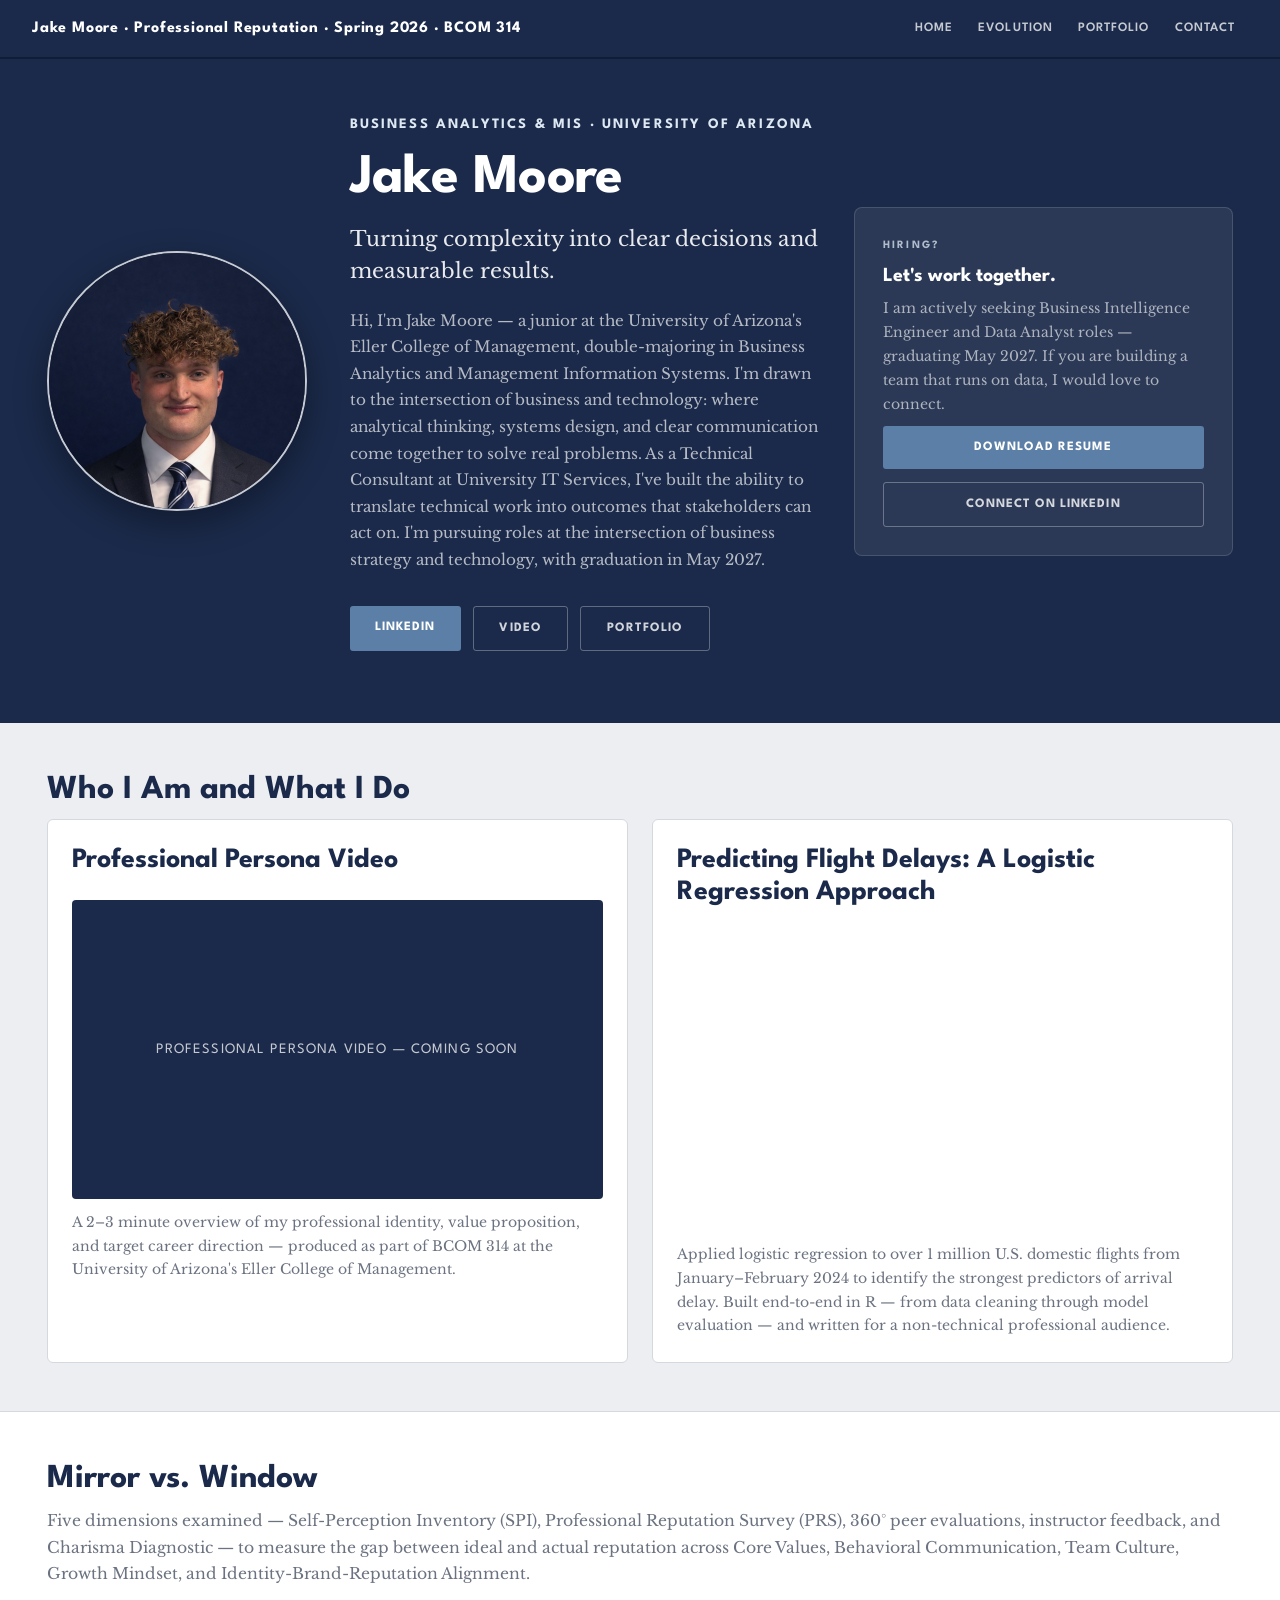
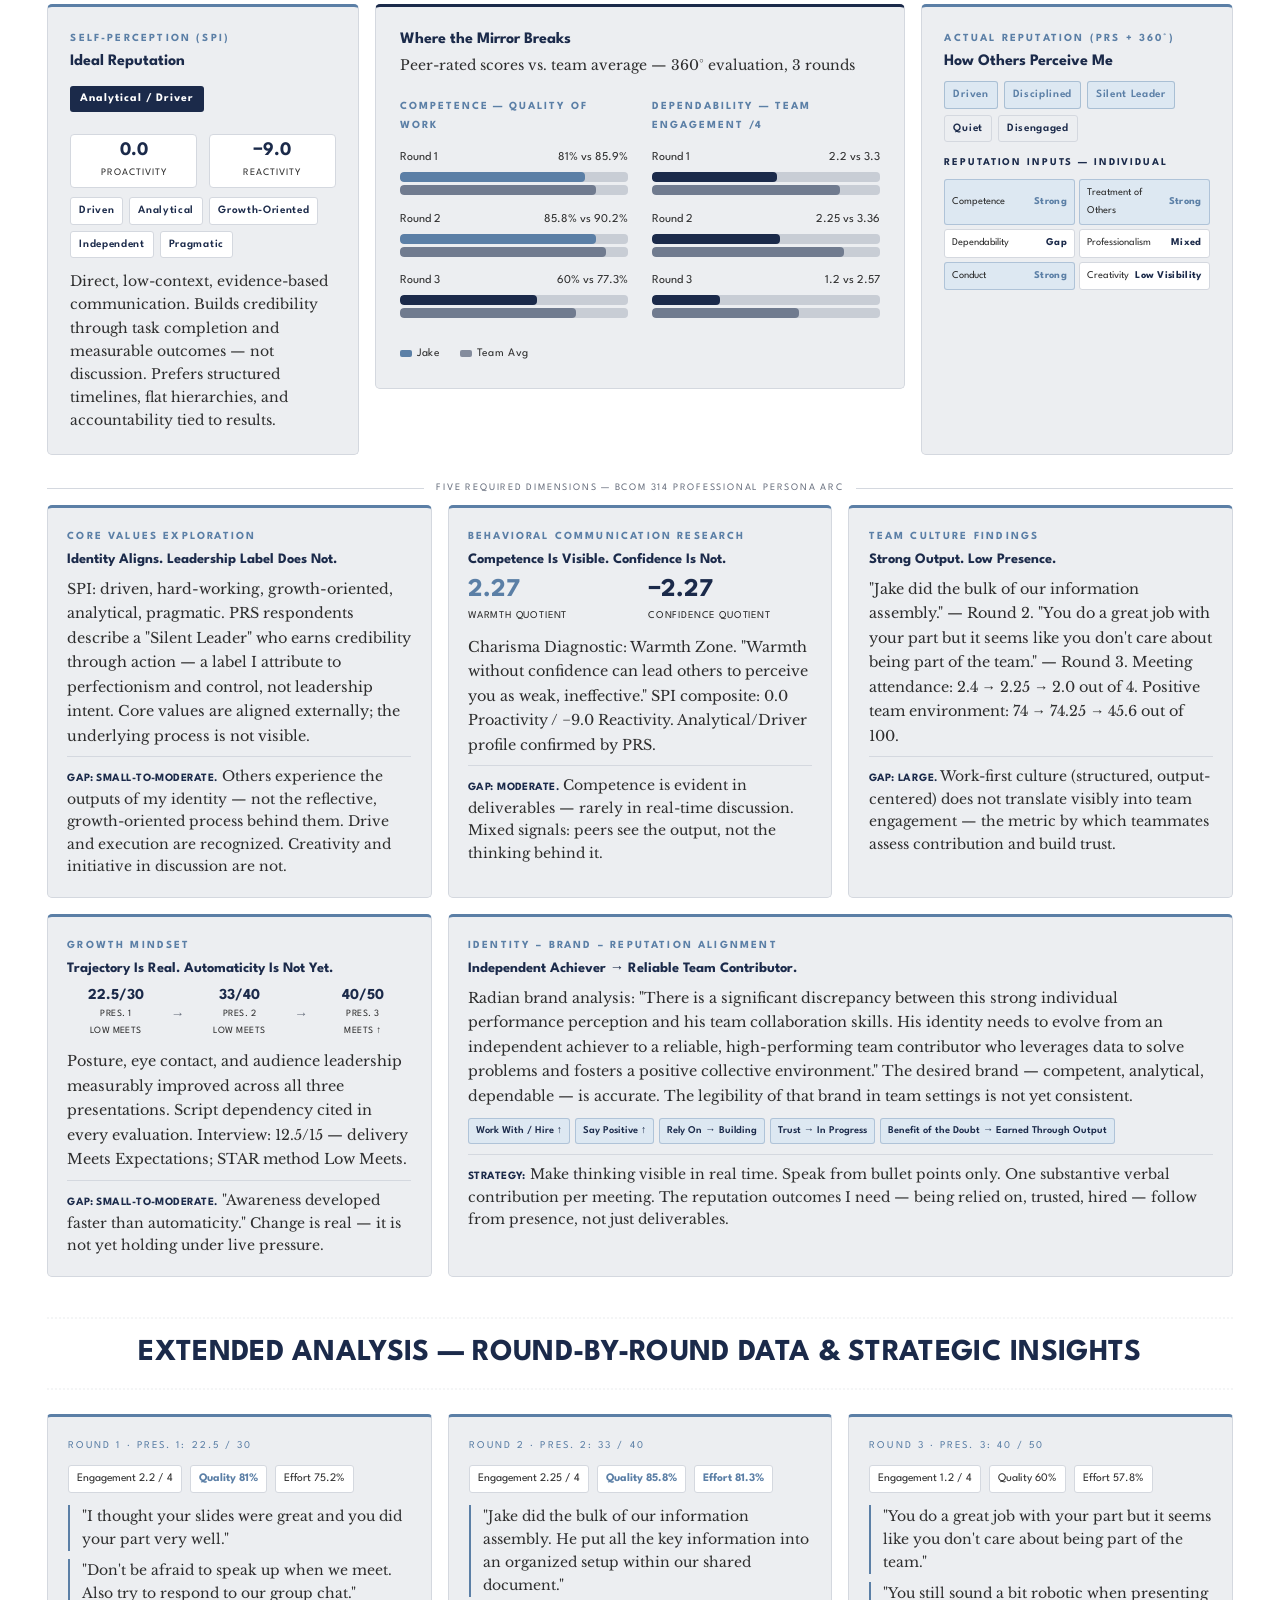
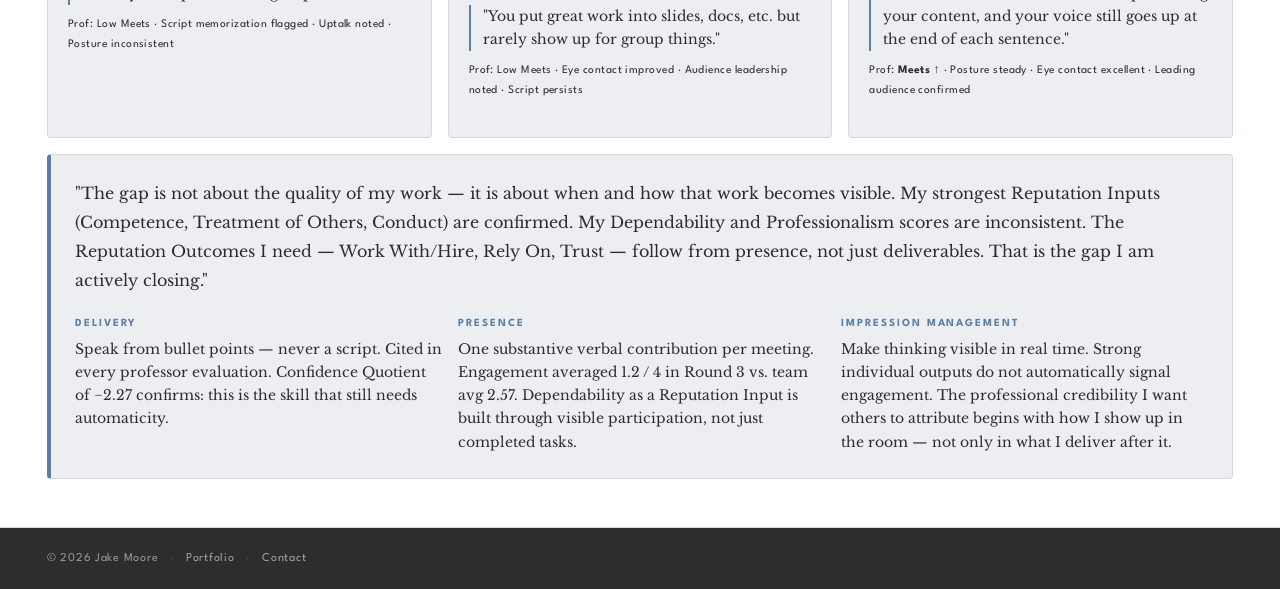
==== index.html @ 1558812f "Add initial portfolio website files First version of my BCOM314 portfolio website." ====
<!DOCTYPE html>
<html lang="en">

<head>
  <meta charset="UTF-8" />
  <meta name="viewport" content="width=device-width, initial-scale=1.0" />
  <title>Jake Moore | Professional Persona</title>
  <link rel="stylesheet" href="https://cdn.jsdelivr.net/npm/bootstrap@5.3.3/dist/css/bootstrap.min.css">
  <link rel="preconnect" href="https://fonts.googleapis.com">
  <link rel="preconnect" href="https://fonts.gstatic.com" crossorigin>
  <link href="https://fonts.googleapis.com/css2?family=League+Spartan:wght@400;600;700&family=Libre+Baskerville:ital,wght@0,400;0,700;1,400&display=swap" rel="stylesheet">
  <link rel="stylesheet" href="https://cdnjs.cloudflare.com/ajax/libs/font-awesome/6.5.2/css/all.min.css" integrity="sha512-SnH5WK+bZxgPHs44uWIX+LLJAJ9/2PkPKZ5QiAj6Ta86w+fsb2TkcmfRyVX3pBnMFcV7oQPJkl9QevSCWr3W6A==" crossorigin="anonymous" referrerpolicy="no-referrer" />
  <link rel="stylesheet" href="styles.css">
</head>

<body>

  <!-- ── Navbar ── -->
  <nav class="navbar navbar-expand-lg navbar-dark fixed-top">
    <div class="container">
      <a class="navbar-brand" href="index.html">Jake Moore &middot; Professional Reputation &middot; Spring 2026 &middot; BCOM 314</a>
      <button class="navbar-toggler" type="button" data-bs-toggle="collapse" data-bs-target="#navbarNav">
        <span class="navbar-toggler-icon"></span>
      </button>
      <div class="collapse navbar-collapse" id="navbarNav">
        <ul class="navbar-nav ms-auto">
          <li class="nav-item"><a class="nav-link" href="index.html">Home</a></li>
          <li class="nav-item"><a class="nav-link" href="index.html#evolution">Evolution</a></li>
          <li class="nav-item"><a class="nav-link" href="portfolio.html">Portfolio</a></li>
          <li class="nav-item"><a class="nav-link" href="contact.html">Contact</a></li>
        </ul>
      </div>
    </div>
  </nav>

  <!-- ══════════════════════════════════════════════
       1 + 2. BIO & RESUME — merged into one navy section
       Three columns: headshot | bio text | resume card
       ══════════════════════════════════════════════ -->
  <section id="about" class="hero-section">
    <div class="container">
      <div class="row g-4 align-items-center">

        <!-- Headshot — far left, desktop only -->
        <div class="col-lg-3 d-none d-lg-block">
          <img src="headshot.png" alt="Jake Moore" class="hero-headshot">
        </div>

        <!-- Bio text — center column -->
        <div class="col-lg-5">
          <p class="hero-eyebrow">Business Analytics &amp; MIS · University of Arizona</p>
          <h1 class="hero-name">Jake Moore</h1>
          <p class="hero-tagline">Turning complexity into clear decisions and measurable results.</p>
          <p class="hero-body">Hi, I'm Jake Moore — a junior at the University of Arizona's Eller College of Management, double-majoring in Business Analytics and Management Information Systems. I'm drawn to the intersection of business and technology: where analytical thinking, systems design, and clear communication come together to solve real problems. As a Technical Consultant at University IT Services, I've built the ability to translate technical work into outcomes that stakeholders can act on. I'm pursuing roles at the intersection of business strategy and technology, with graduation in May 2027.</p>
          <div class="hero-links">
            <a class="btn-hero-primary" href="https://www.linkedin.com/in/jake-moore74/" target="_blank" rel="noopener">LinkedIn</a>
            <a class="btn-hero-secondary" href="#video">Video</a>
            <a class="btn-hero-secondary" href="portfolio.html">Portfolio</a>
          </div>
        </div>

        <!-- Resume card — right column, anchored for nav -->
        <div id="resume" class="col-lg-4">
          <div class="hero-resume-card">
            <p class="hero-resume-label">Hiring?</p>
            <h2 class="hero-resume-heading">Let's work together.</h2>
            <p class="hero-resume-body">I am actively seeking Business Intelligence Engineer and Data Analyst roles — graduating May 2027. If you are building a team that runs on data, I would love to connect.</p>
            <a class="btn-hero-primary" href="JakeMoore_Resume2026.pdf" target="_blank" rel="noopener" style="display:block; text-align:center;">Download Resume</a>
            <a class="btn-hero-secondary" href="https://www.linkedin.com/in/jake-moore74/" target="_blank" rel="noopener" style="display:block; margin-top: 0.2rem; text-align:center;">Connect on LinkedIn</a>
          </div>
        </div>

      </div>
    </div>
  </section>

  <!-- ══════════════════════════════════════════════
       3. VIDEOS — who I am + what I do, side by side
       Background: light gray — sits directly below hero
       ══════════════════════════════════════════════ -->
  <section id="video" class="section section-light">
    <div class="container">
      <h2 class="section-heading">Who I Am and What I Do</h2>
      <div class="site-grid-2 mt-1">

        <!-- Card 1: Professional Persona Video -->
        <div>
          <div class="video-card">
            <h3 class="video-card-heading">Professional Persona Video</h3>
            <div class="ratio ratio-16x9" style="background: #1B2A4A; border-radius: 4px; overflow: hidden; display: flex; align-items: center; justify-content: center;">
              <div style="display: flex; align-items: center; justify-content: center; width: 100%; height: 100%;">
                <p style="color: rgba(255,255,255,0.75); font-family: 'League Spartan', sans-serif; font-size: 0.9rem; letter-spacing: 0.08em; text-transform: uppercase; text-align: center; padding: 2rem; margin: 0;">Professional Persona Video — Coming Soon</p>
              </div>
            </div>
            <p class="video-card-body">A 2–3 minute overview of my professional identity, value proposition, and target career direction — produced as part of BCOM 314 at the University of Arizona's Eller College of Management.</p>
          </div>
        </div>

        <!-- Card 2: Flight Delay Analysis -->
        <div>
          <div class="video-card">
            <h3 class="video-card-heading">Predicting Flight Delays: A Logistic Regression Approach</h3>
            <div class="ratio ratio-16x9">
              <iframe src="https://www.youtube.com/embed/DvZcNDcUFfU" title="Predicting Flight Delays: Logistic Regression" frameborder="0"
                allow="accelerometer; autoplay; clipboard-write; encrypted-media; gyroscope; picture-in-picture"
                referrerpolicy="strict-origin-when-cross-origin" allowfullscreen></iframe>
            </div>
            <p class="video-card-body">Applied logistic regression to over 1 million U.S. domestic flights from January–February 2024 to identify the strongest predictors of arrival delay. Built end-to-end in R — from data cleaning through model evaluation — and written for a non-technical professional audience.</p>
          </div>
        </div>

      </div>
    </div>
  </section>

  <!-- ══════════════════════════════════════════════
       4. PROFESSIONAL PERSONA EVOLUTION
       Background: charcoal — most important section
       ══════════════════════════════════════════════ -->
  <section id="evolution" class="section" style="border-top: 1px solid var(--border); border-bottom: 1px solid var(--border);">
    <div class="container">
      <h2 class="section-heading">Mirror vs. Window</h2>
      <p style="font-family:'Libre Baskerville',Georgia,serif; font-size:0.975rem; color:var(--text-muted); line-height:1.7; margin-bottom:0;">Five dimensions examined — Self-Perception Inventory (SPI), Professional Reputation Survey (PRS), 360° peer evaluations, instructor feedback, and Charisma Diagnostic — to measure the gap between ideal and actual reputation across Core Values, Behavioral Communication, Team Culture, Growth Mindset, and Identity-Brand-Reputation Alignment.</p>

      <!-- ── Layer 1: Identity | Gap Visualization | Reputation ── -->
      <div class="evo-main-grid mt-3">

        <!-- Left: Self-Perception (SPI) -->
        <div class="evo-card">
          <p class="evo-card-label">Self-Perception (SPI)</p>
          <h3 class="evo-card-title">Ideal Reputation</h3>
          <span class="evo-spi-badge">Analytical / Driver</span>
          <div class="evo-stat-pair">
            <div class="evo-stat">
              <span class="evo-stat-num">0.0</span>
              <span class="evo-stat-lab">Proactivity</span>
            </div>
            <div class="evo-stat">
              <span class="evo-stat-num">−9.0</span>
              <span class="evo-stat-lab">Reactivity</span>
            </div>
          </div>
          <div class="evo-adj-row">
            <span class="evo-adj">Driven</span>
            <span class="evo-adj">Analytical</span>
            <span class="evo-adj">Growth-Oriented</span>
            <span class="evo-adj">Independent</span>
            <span class="evo-adj">Pragmatic</span>
          </div>
          <p class="evo-mini-text">Direct, low-context, evidence-based communication. Builds credibility through task completion and measurable outcomes — not discussion. Prefers structured timelines, flat hierarchies, and accountability tied to results.</p>
        </div>

        <!-- Center: Gap Visualization -->
        <div class="evo-gap-section">
          <h3 class="evo-viz-heading">Where the Mirror Breaks</h3>
          <p class="evo-viz-subhead">Peer-rated scores vs. team average — 360° evaluation, 3 rounds</p>
          <div style="display:grid; grid-template-columns:1fr 1fr; gap:1.5rem;">
            <div>
              <span class="evo-panel-label">Competence — Quality of Work</span>
              <div class="evo-metric-row">
                <div class="evo-metric-label"><span>Round 1</span><span>81% vs 85.9%</span></div>
                <div class="evo-bar-track"><div class="evo-bar-fill" style="width:81%"></div></div>
                <div class="evo-bar-track"><div class="evo-bar-fill team-avg" style="width:85.9%"></div></div>
              </div>
              <div class="evo-metric-row">
                <div class="evo-metric-label"><span>Round 2</span><span>85.8% vs 90.2%</span></div>
                <div class="evo-bar-track"><div class="evo-bar-fill" style="width:85.8%"></div></div>
                <div class="evo-bar-track"><div class="evo-bar-fill team-avg" style="width:90.2%"></div></div>
              </div>
              <div class="evo-metric-row">
                <div class="evo-metric-label"><span>Round 3</span><span>60% vs 77.3%</span></div>
                <div class="evo-bar-track"><div class="evo-bar-fill evo-bar-gap" style="width:60%"></div></div>
                <div class="evo-bar-track"><div class="evo-bar-fill team-avg" style="width:77.3%"></div></div>
              </div>
            </div>
            <div>
              <span class="evo-panel-label">Dependability — Team Engagement /4</span>
              <div class="evo-metric-row">
                <div class="evo-metric-label"><span>Round 1</span><span>2.2 vs 3.3</span></div>
                <div class="evo-bar-track"><div class="evo-bar-fill evo-bar-gap" style="width:55%"></div></div>
                <div class="evo-bar-track"><div class="evo-bar-fill team-avg" style="width:82.5%"></div></div>
              </div>
              <div class="evo-metric-row">
                <div class="evo-metric-label"><span>Round 2</span><span>2.25 vs 3.36</span></div>
                <div class="evo-bar-track"><div class="evo-bar-fill evo-bar-gap" style="width:56.3%"></div></div>
                <div class="evo-bar-track"><div class="evo-bar-fill team-avg" style="width:84%"></div></div>
              </div>
              <div class="evo-metric-row">
                <div class="evo-metric-label"><span>Round 3</span><span>1.2 vs 2.57</span></div>
                <div class="evo-bar-track"><div class="evo-bar-fill evo-bar-gap" style="width:30%"></div></div>
                <div class="evo-bar-track"><div class="evo-bar-fill team-avg" style="width:64.3%"></div></div>
              </div>
            </div>
          </div>
          <div class="evo-bar-legend" style="margin-top:0.75rem;">
            <span class="jake-key">Jake</span>
            <span class="team-key">Team Avg</span>
          </div>
        </div>

        <!-- Right: Actual Reputation (PRS + 360°) -->
        <div class="evo-card">
          <p class="evo-card-label">Actual Reputation (PRS + 360°)</p>
          <h3 class="evo-card-title">How Others Perceive Me</h3>
          <div class="evo-adj-row">
            <span class="evo-adj evo-adj-green">Driven</span>
            <span class="evo-adj evo-adj-green">Disciplined</span>
            <span class="evo-adj evo-adj-green">Silent Leader</span>
            <span class="evo-adj evo-adj-amber">Quiet</span>
            <span class="evo-adj evo-adj-amber">Disengaged</span>
          </div>
          <p class="evo-rep-inputs-label">Reputation Inputs — Individual</p>
          <div class="evo-rep-inputs-grid">
            <div class="evo-rep-input evo-rep-strong">
              <span class="evo-rep-input-name">Competence</span>
              <span class="evo-rep-input-val">Strong</span>
            </div>
            <div class="evo-rep-input evo-rep-strong">
              <span class="evo-rep-input-name">Treatment of Others</span>
              <span class="evo-rep-input-val">Strong</span>
            </div>
            <div class="evo-rep-input evo-rep-gap">
              <span class="evo-rep-input-name">Dependability</span>
              <span class="evo-rep-input-val">Gap</span>
            </div>
            <div class="evo-rep-input evo-rep-gap">
              <span class="evo-rep-input-name">Professionalism</span>
              <span class="evo-rep-input-val">Mixed</span>
            </div>
            <div class="evo-rep-input evo-rep-strong">
              <span class="evo-rep-input-name">Conduct</span>
              <span class="evo-rep-input-val">Strong</span>
            </div>
            <div class="evo-rep-input evo-rep-gap">
              <span class="evo-rep-input-name">Creativity</span>
              <span class="evo-rep-input-val">Low Visibility</span>
            </div>
          </div>
        </div>

      </div>

      <!-- ── Divider: Five Required Dimensions ── -->
      <div class="evo-subsec-divider mt-4">
        <span>Five Required Dimensions — BCOM 314 Professional Persona Arc</span>
      </div>

      <!-- ── Layer 2: Five BCOM Subsections (3 + asymmetric 2) ── -->
      <div class="evo-subsections-grid mt-2">

        <!-- 1. Core Values Exploration -->
        <div class="evo-sub-card">
          <p class="evo-card-label">Core Values Exploration</p>
          <h4 class="evo-sub-title">Identity Aligns. Leadership Label Does Not.</h4>
          <p class="evo-sub-body">SPI: driven, hard-working, growth-oriented, analytical, pragmatic. PRS respondents describe a "Silent Leader" who earns credibility through action — a label I attribute to perfectionism and control, not leadership intent. Core values are aligned externally; the underlying process is not visible.</p>
          <p class="evo-sub-gap"><strong>Gap: Small-to-Moderate.</strong> Others experience the outputs of my identity — not the reflective, growth-oriented process behind them. Drive and execution are recognized. Creativity and initiative in discussion are not.</p>
        </div>

        <!-- 2. Behavioral Communication Research -->
        <div class="evo-sub-card">
          <p class="evo-card-label">Behavioral Communication Research</p>
          <h4 class="evo-sub-title">Competence Is Visible. Confidence Is Not.</h4>
          <div class="evo-charisma-stats">
            <div class="evo-charisma-stat">
              <span class="evo-charisma-num evo-green">2.27</span>
              <span class="evo-charisma-lab">Warmth Quotient</span>
            </div>
            <div class="evo-charisma-stat">
              <span class="evo-charisma-num evo-amber">−2.27</span>
              <span class="evo-charisma-lab">Confidence Quotient</span>
            </div>
          </div>
          <p class="evo-sub-body">Charisma Diagnostic: Warmth Zone. "Warmth without confidence can lead others to perceive you as weak, ineffective." SPI composite: 0.0 Proactivity / −9.0 Reactivity. Analytical/Driver profile confirmed by PRS.</p>
          <p class="evo-sub-gap"><strong>Gap: Moderate.</strong> Competence is evident in deliverables — rarely in real-time discussion. Mixed signals: peers see the output, not the thinking behind it.</p>
        </div>

        <!-- 3. Team Culture Findings -->
        <div class="evo-sub-card">
          <p class="evo-card-label">Team Culture Findings</p>
          <h4 class="evo-sub-title">Strong Output. Low Presence.</h4>
          <p class="evo-sub-body">"Jake did the bulk of our information assembly." — Round 2. "You do a great job with your part but it seems like you don't care about being part of the team." — Round 3. Meeting attendance: 2.4 → 2.25 → 2.0 out of 4. Positive team environment: 74 → 74.25 → 45.6 out of 100.</p>
          <p class="evo-sub-gap"><strong>Gap: Large.</strong> Work-first culture (structured, output-centered) does not translate visibly into team engagement — the metric by which teammates assess contribution and build trust.</p>
        </div>

        <!-- 4. Growth Mindset -->
        <div class="evo-sub-card">
          <p class="evo-card-label">Growth Mindset</p>
          <h4 class="evo-sub-title">Trajectory Is Real. Automaticity Is Not Yet.</h4>
          <div class="evo-prof-arc">
            <div class="evo-prof-step">
              <span class="evo-prof-score">22.5/30</span>
              <span class="evo-prof-lbl">Pres. 1<br>Low Meets</span>
            </div>
            <span class="evo-prof-arrow">→</span>
            <div class="evo-prof-step">
              <span class="evo-prof-score">33/40</span>
              <span class="evo-prof-lbl">Pres. 2<br>Low Meets</span>
            </div>
            <span class="evo-prof-arrow">→</span>
            <div class="evo-prof-step evo-prof-meets">
              <span class="evo-prof-score">40/50</span>
              <span class="evo-prof-lbl">Pres. 3<br>Meets ↑</span>
            </div>
          </div>
          <p class="evo-sub-body">Posture, eye contact, and audience leadership measurably improved across all three presentations. Script dependency cited in every evaluation. Interview: 12.5/15 — delivery Meets Expectations; STAR method Low Meets.</p>
          <p class="evo-sub-gap"><strong>Gap: Small-to-Moderate.</strong> "Awareness developed faster than automaticity." Change is real — it is not yet holding under live pressure.</p>
        </div>

        <!-- 5. Identity-Brand-Reputation Alignment (spans cols 2–3) -->
        <div class="evo-sub-card">
          <p class="evo-card-label">Identity – Brand – Reputation Alignment</p>
          <h4 class="evo-sub-title">Independent Achiever → Reliable Team Contributor.</h4>
          <p class="evo-sub-body">Radian brand analysis: "There is a significant discrepancy between this strong individual performance perception and his team collaboration skills. His identity needs to evolve from an independent achiever to a reliable, high-performing team contributor who leverages data to solve problems and fosters a positive collective environment." The desired brand — competent, analytical, dependable — is accurate. The legibility of that brand in team settings is not yet consistent.</p>
          <div class="evo-outcomes-row">
            <span class="evo-outcome-chip evo-outcome-green">Work With / Hire ↑</span>
            <span class="evo-outcome-chip evo-outcome-green">Say Positive ↑</span>
            <span class="evo-outcome-chip evo-outcome-amber">Rely On → Building</span>
            <span class="evo-outcome-chip evo-outcome-amber">Trust → In Progress</span>
            <span class="evo-outcome-chip evo-outcome-amber">Benefit of the Doubt → Earned Through Output</span>
          </div>
          <p class="evo-sub-gap"><strong>Strategy:</strong> Make thinking visible in real time. Speak from bullet points only. One substantive verbal contribution per meeting. The reputation outcomes I need — being relied on, trusted, hired — follow from presence, not just deliverables.</p>
        </div>

      </div>

      <!-- ── Double-dot divider: required content above / extended analysis below ── -->
      <div class="evo-extra-divider">
        <hr class="evo-extra-divider-line">
        <p class="evo-extra-label">Extended Analysis — Round-by-Round Data &amp; Strategic Insights</p>
        <hr class="evo-extra-divider-line">
      </div>

      <!-- ── Layer 3: Three-Round Timeline ── -->
      <div class="evo-timeline-grid">

        <div class="evo-round-card">
          <span class="evo-round-badge">Round 1 · Pres. 1: 22.5 / 30</span>
          <div class="evo-round-scores">
            <span class="evo-score-chip gap">Engagement 2.2 / 4</span>
            <span class="evo-score-chip strong">Quality 81%</span>
            <span class="evo-score-chip gap">Effort 75.2%</span>
          </div>
          <div class="evo-quote-block">
            <p class="evo-quote-text">"I thought your slides were great and you did your part very well."</p>
          </div>
          <div class="evo-quote-block" style="margin-top:0.5rem;">
            <p class="evo-quote-text">"Don't be afraid to speak up when we meet. Also try to respond to our group chat."</p>
          </div>
          <p class="evo-round-note">Prof: Low Meets · Script memorization flagged · Uptalk noted · Posture inconsistent</p>
        </div>

        <div class="evo-round-card">
          <span class="evo-round-badge">Round 2 · Pres. 2: 33 / 40</span>
          <div class="evo-round-scores">
            <span class="evo-score-chip gap">Engagement 2.25 / 4</span>
            <span class="evo-score-chip strong">Quality 85.8%</span>
            <span class="evo-score-chip strong">Effort 81.3%</span>
          </div>
          <div class="evo-quote-block">
            <p class="evo-quote-text">"Jake did the bulk of our information assembly. He put all the key information into an organized setup within our shared document."</p>
          </div>
          <div class="evo-quote-block" style="margin-top:0.5rem;">
            <p class="evo-quote-text">"You put great work into slides, docs, etc. but rarely show up for group things."</p>
          </div>
          <p class="evo-round-note">Prof: Low Meets · Eye contact improved · Audience leadership noted · Script persists</p>
        </div>

        <div class="evo-round-card">
          <span class="evo-round-badge">Round 3 · Pres. 3: 40 / 50</span>
          <div class="evo-round-scores">
            <span class="evo-score-chip gap">Engagement 1.2 / 4</span>
            <span class="evo-score-chip gap">Quality 60%</span>
            <span class="evo-score-chip gap">Effort 57.8%</span>
          </div>
          <div class="evo-quote-block">
            <p class="evo-quote-text">"You do a great job with your part but it seems like you don't care about being part of the team."</p>
          </div>
          <div class="evo-quote-block" style="margin-top:0.5rem;">
            <p class="evo-quote-text">"You still sound a bit robotic when presenting your content, and your voice still goes up at the end of each sentence."</p>
          </div>
          <p class="evo-round-note">Prof: <strong>Meets ↑</strong> · Posture steady · Eye contact excellent · Leading audience confirmed</p>
        </div>

      </div>

      <!-- ── Layer 4: Insight Band ── -->
      <div class="evo-insight-band mt-3">
        <p class="evo-insight-text">"The gap is not about the quality of my work — it is about when and how that work becomes visible. My strongest Reputation Inputs (Competence, Treatment of Others, Conduct) are confirmed. My Dependability and Professionalism scores are inconsistent. The Reputation Outcomes I need — Work With/Hire, Rely On, Trust — follow from presence, not just deliverables. That is the gap I am actively closing."</p>
        <div class="evo-timeline-grid" style="margin-top:1rem;">
          <div>
            <span class="evo-action-label">Delivery</span>
            <p class="evo-action-text">Speak from bullet points — never a script. Cited in every professor evaluation. Confidence Quotient of −2.27 confirms: this is the skill that still needs automaticity.</p>
          </div>
          <div>
            <span class="evo-action-label">Presence</span>
            <p class="evo-action-text">One substantive verbal contribution per meeting. Engagement averaged 1.2 / 4 in Round 3 vs. team avg 2.57. Dependability as a Reputation Input is built through visible participation, not just completed tasks.</p>
          </div>
          <div>
            <span class="evo-action-label">Impression Management</span>
            <p class="evo-action-text">Make thinking visible in real time. Strong individual outputs do not automatically signal engagement. The professional credibility I want others to attribute begins with how I show up in the room — not only in what I deliver after it.</p>
          </div>
        </div>
      </div>

    </div>
  </section>

  <!-- ── Footer ── -->
  <footer>
    <div class="container">
      <span>© 2026 Jake Moore</span>
      <span class="footer-sep">·</span>
      <a href="portfolio.html">Portfolio</a>
      <span class="footer-sep">·</span>
      <a href="contact.html">Contact</a>
    </div>
  </footer>

  <script src="https://cdn.jsdelivr.net/npm/bootstrap@5.3.3/dist/js/bootstrap.bundle.min.js"></script>
</body>

</html>
---- styles.css ----
/* ═══════════════════════════════════════════════
   BCOM 314 — Professional Persona
   Palette  : navy / charcoal / white / light gray / steel blue
   Fonts    : League Spartan (headings) · Libre Baskerville (body)
   Design   : flat, clean, left-aligned — no dynamic effects
   ═══════════════════════════════════════════════ */

:root {
  --navy:        #1B2A4A;   /* primary dark — nav, hero, footer    */
  --navy-dark:   #0F1D36;   /* deeper navy for hover states         */
  --charcoal:    #2D2D2D;   /* section background — evolution       */
  --charcoal-mid:#3D3D3D;   /* slightly lighter for card surfaces   */
  --steel:       #5B7FA6;   /* accent — links, labels, borders      */
  --steel-light: #DDE8F2;   /* tinted bg for tags, hover fills      */
  --white:       #FFFFFF;
  --light-gray:  #ECEEF1;   /* visible alternating section bg       */
  --border:      #D4D8DF;
  --text:        #2D2D2D;   /* charcoal for all body text           */
  --text-muted:  #6B7280;
}

/* ── Reset & Base ── */
*, *::before, *::after { box-sizing: border-box; }

body {
  background: var(--white);
  color: var(--text);
  font-family: 'Libre Baskerville', Georgia, serif;
  font-size: 1rem;
  line-height: 1.75;
  margin: 0;
}

h1, h2, h3, h4, h5, h6 {
  font-family: 'League Spartan', sans-serif;
  color: var(--navy);
  font-weight: 700;
  line-height: 1.15;
  margin-top: 0;
}

a { color: var(--steel); text-decoration: none; }
a:hover { color: var(--navy); text-decoration: underline; }

img { display: block; max-width: 100%; }

.container { max-width: 1400px; padding-inline: clamp(1rem, 2.5vw, 2rem); }

/* ═══════════════════════════════════════════════
   NAVBAR
   ═══════════════════════════════════════════════ */
.navbar {
  background: var(--navy) !important;
  border-bottom: 2px solid var(--navy-dark);
  padding-block: 0.6rem;
}

.navbar-brand {
  font-family: 'League Spartan', sans-serif;
  font-weight: 700;
  font-size: 1rem;
  letter-spacing: 0.05em;
  color: var(--white) !important;
  white-space: nowrap;
  overflow: hidden;
  text-overflow: ellipsis;
}

.nav-link {
  font-family: 'League Spartan', sans-serif;
  font-size: 0.8rem;
  font-weight: 600;
  letter-spacing: 0.08em;
  text-transform: uppercase;
  color: rgba(255, 255, 255, 0.75) !important;
  padding: 0.45rem 0.8rem !important;
  transition: color 0.15s ease;
}

.nav-link:hover,
.nav-link.active {
  color: var(--white) !important;
  text-decoration: none;
}

/* ═══════════════════════════════════════════════
   HERO — left-aligned, compact, navy background
   ═══════════════════════════════════════════════ */
.hero-section {
  background: var(--navy);
  padding-top: clamp(5.5rem, 12vw, 7rem);   /* clears fixed navbar */
  padding-bottom: clamp(3rem, 7vw, 4.5rem);
  padding-inline: 15px;
}

.hero-eyebrow {
  font-family: 'League Spartan', sans-serif;
  font-size: 0.9rem;
  font-weight: 700;
  letter-spacing: 0.15em;
  text-transform: uppercase;
  color: var(--steel-light);
  margin-bottom: 0.6rem;
}

.hero-name {
  font-family: 'League Spartan', sans-serif;
  font-size: clamp(2.4rem, 5.5vw, 3.5rem);
  font-weight: 700;
  color: var(--white);
  margin-bottom: 0.75rem;
  letter-spacing: -0.01em;
}

.hero-tagline {
  font-family: 'Libre Baskerville', Georgia, serif;
  font-size: clamp(1.05rem, 2.2vw, 1.3rem);
  color: rgba(255, 255, 255, 0.9);
  margin-bottom: 1.25rem;
  max-width: 580px;
  line-height: 1.55;
}

.hero-body {
  font-family: 'Libre Baskerville', Georgia, serif;
  font-size: 0.95rem;
  color: rgba(255, 255, 255, 0.68);
  max-width: 540px;
  line-height: 1.75;
  margin-bottom: 0;
}

.hero-links {
  display: flex;
  flex-wrap: wrap;
  gap: 0.75rem;
  margin-top: 2rem;
}

.btn-hero-primary {
  font-family: 'League Spartan', sans-serif;
  font-size: 0.8rem;
  font-weight: 700;
  letter-spacing: 0.08em;
  text-transform: uppercase;
  background: var(--steel);
  color: var(--white);
  padding: 0.65rem 1.6rem;
  border-radius: 3px;
  text-decoration: none;
  transition: background 0.2s ease;
  display: inline-block;
}

.btn-hero-primary:hover {
  background: #4a6d92;
  color: var(--white);
  text-decoration: none;
}

.btn-hero-secondary {
  font-family: 'League Spartan', sans-serif;
  font-size: 0.8rem;
  font-weight: 700;
  letter-spacing: 0.08em;
  text-transform: uppercase;
  background: transparent;
  color: rgba(255, 255, 255, 0.8);
  padding: 0.65rem 1.6rem;
  border-radius: 3px;
  border: 1px solid rgba(255, 255, 255, 0.3);
  text-decoration: none;
  transition: border-color 0.2s ease, color 0.2s ease;
  display: inline-block;
}

.btn-hero-secondary:hover {
  border-color: rgba(255, 255, 255, 0.7);
  color: var(--white);
  text-decoration: none;
}

/* Headshot: portrait, integrated with text block */
.hero-headshot {
  width: 260px;
  max-width: 260px;
  height: 260px;
  object-fit: cover;
  object-position: center 30%;
  border-radius: 50%;
  border: 2px solid rgba(255, 255, 255, 0.75);
  box-shadow: 0 12px 32px rgba(0, 0, 0, 0.35);
  display: block;
}

/* Resume card — lives inside the navy hero section */
.hero-resume-card {
  background: rgba(255, 255, 255, 0.07);
  border: 1px solid rgba(255, 255, 255, 0.14);
  border-radius: 8px;
  padding: 1.75rem;
  height: 100%;
  display: flex;
  flex-direction: column;
  gap: 0.6rem;
}

.hero-resume-label {
  font-family: 'League Spartan', sans-serif;
  font-size: 0.7rem;
  font-weight: 700;
  letter-spacing: 0.2em;
  text-transform: uppercase;
  color: var(--steel-light);
  opacity: 0.75;
  margin: 0;
}

.hero-resume-heading {
  font-family: 'League Spartan', sans-serif;
  font-size: 1.25rem;
  color: var(--white);
  margin: 0;
}

.hero-resume-body {
  font-family: 'Libre Baskerville', Georgia, serif;
  font-size: 0.875rem;
  color: rgba(255, 255, 255, 0.62);
  line-height: 1.7;
  margin: 0;
  flex: 1;
}

/* Legacy .headshot class (contact page) */
.headshot {
  width: 130px;
  height: 130px;
  object-fit: cover;
  border-radius: 50%;
  border: 2px solid rgba(255, 255, 255, 0.35);
  margin-bottom: 1.5rem;
  display: block;
  margin-inline: auto;
}

/* ═══════════════════════════════════════════════
   SECTION FOUNDATIONS
   ═══════════════════════════════════════════════ */
.section {
  padding-block: clamp(2rem, 5vw, 3rem);
  padding-inline: 15px;
  background: var(--white);
}

/* Light gray — Resume, Portfolio library */
.section-light {
  background: var(--light-gray);
}

/* Charcoal — Evolution (most important section) */
.section-dark {
  background: var(--charcoal);
}

/* ── Section typography — light bg ── */
.section-label {
  font-family: 'League Spartan', sans-serif;
  font-size: 0.72rem;
  font-weight: 700;
  letter-spacing: 0.2em;
  text-transform: uppercase;
  color: var(--steel);
  margin-bottom: 0.5rem;
}

.section-heading {
  font-family: 'League Spartan', sans-serif;
  font-size: clamp(1.5rem, 3.5vw, 2.1rem);
  color: var(--navy);
  margin-bottom: 0.6rem;
}

.section-subhead {
  font-family: 'Libre Baskerville', Georgia, serif;
  font-size: 0.975rem;
  color: var(--text-muted);
  max-width: 620px;
  line-height: 1.7;
  margin-bottom: 0;
}

/* ── Section typography — dark (charcoal) bg ── */
.section-label-light {
  font-family: 'League Spartan', sans-serif;
  font-size: 0.72rem;
  font-weight: 700;
  letter-spacing: 0.2em;
  text-transform: uppercase;
  color: var(--steel-light);
  margin-bottom: 0.5rem;
  opacity: 0.75;
}

.section-heading-light {
  font-family: 'League Spartan', sans-serif;
  font-size: clamp(1.5rem, 3.5vw, 2.1rem);
  color: var(--white);
  margin-bottom: 0.6rem;
}

.section-subhead-light {
  font-family: 'Libre Baskerville', Georgia, serif;
  font-size: 0.975rem;
  color: rgba(255, 255, 255, 0.6);
  max-width: 620px;
  line-height: 1.7;
  margin-bottom: 0;
}

/* ── Video cards — two equal columns ── */
.video-card {
  background: var(--white);
  border: 1px solid var(--border);
  border-radius: 6px;
  padding: 1.5rem;
  height: 100%;
  display: flex;
  flex-direction: column;
  gap: 0.75rem;
}

.video-card-label {
  font-family: 'League Spartan', sans-serif;
  font-size: 0.7rem;
  font-weight: 700;
  letter-spacing: 0.2em;
  text-transform: uppercase;
  color: var(--steel);
  margin: 0;
}

.video-card-heading {
  font-family: 'League Spartan', sans-serif;
  font-size: clamp(1.3rem, 2.5vw, 1.75rem);
  color: var(--navy);
  margin: 0 0 0.75rem;
}

.video-card .ratio {
  border-radius: 4px;
  overflow: hidden;
}

.video-card-body {
  font-family: 'Libre Baskerville', Georgia, serif;
  font-size: 0.875rem;
  color: var(--text-muted);
  line-height: 1.7;
  margin: 0;
}

/* ═══════════════════════════════════════════════
   EVOLUTION SECTION — white background, palette colors only
   Palette: navy · steel · steel-light · white · light-gray · border · text-muted
   ═══════════════════════════════════════════════ */

/* Layer 1 — Identity cards */
.evo-card {
  background: var(--light-gray);
  border: 1px solid var(--border);
  border-top: 3px solid var(--steel);
  border-radius: 5px;
  padding: 1.4rem;
  height: 100%;
}

.evo-card-label {
  font-family: 'League Spartan', sans-serif;
  font-size: 0.68rem;
  font-weight: 700;
  letter-spacing: 0.2em;
  text-transform: uppercase;
  color: var(--steel);
  margin-bottom: 0.3rem;
}

.evo-card-title {
  font-family: 'League Spartan', sans-serif;
  font-size: 1rem;
  color: var(--navy);
  margin-bottom: 0.6rem;
}

.evo-spi-badge {
  display: inline-block;
  font-family: 'League Spartan', sans-serif;
  font-size: 0.72rem;
  font-weight: 700;
  letter-spacing: 0.08em;
  color: var(--white);
  background: var(--navy);
  border-radius: 3px;
  padding: 3px 10px;
  margin-bottom: 0.75rem;
}

.evo-adj-row {
  display: flex;
  flex-wrap: wrap;
  gap: 6px;
  margin-bottom: 0.75rem;
}

.evo-adj {
  font-family: 'League Spartan', sans-serif;
  font-size: 0.7rem;
  font-weight: 600;
  letter-spacing: 0.06em;
  color: var(--navy);
  background: var(--white);
  border: 1px solid var(--border);
  border-radius: 3px;
  padding: 3px 8px;
  white-space: nowrap;
}

.evo-list {
  list-style: none;
  padding: 0;
  margin: 0;
}

.evo-list li {
  font-family: 'Libre Baskerville', Georgia, serif;
  font-size: 0.825rem;
  color: var(--text);
  line-height: 1.6;
  padding: 0.45rem 0;
  border-top: 1px solid var(--border);
}

.evo-list li:first-child {
  border-top: none;
  padding-top: 0;
}

.evo-list li strong {
  color: var(--navy);
  font-family: 'League Spartan', sans-serif;
  font-size: 0.72rem;
  letter-spacing: 0.04em;
  text-transform: uppercase;
  display: block;
  margin-bottom: 0.1rem;
}

/* Layer 2 — Gap visualization */
.evo-gap-section {
  background: var(--light-gray);
  border: 1px solid var(--border);
  border-top: 3px solid var(--navy);
  border-radius: 5px;
  padding: 1.5rem;
}

.evo-viz-heading {
  font-family: 'League Spartan', sans-serif;
  font-size: 1rem;
  color: var(--navy);
  margin-bottom: 0.2rem;
}

.evo-viz-subhead {
  font-family: 'Libre Baskerville', Georgia, serif;
  font-size: 0.875rem;
  color: var(--text);
  margin-bottom: 1.25rem;
}

.evo-panel-label {
  font-family: 'League Spartan', sans-serif;
  font-size: 0.68rem;
  font-weight: 700;
  letter-spacing: 0.18em;
  text-transform: uppercase;
  color: var(--steel);
  margin-bottom: 0.75rem;
  display: block;
}

.evo-metric-row { margin-bottom: 0.85rem; }

.evo-metric-label {
  font-family: 'League Spartan', sans-serif;
  font-size: 0.75rem;
  color: var(--text);
  display: flex;
  justify-content: space-between;
  margin-bottom: 4px;
}

.evo-bar-track {
  height: 10px;
  background: #C8CDD5;
  border-radius: 4px;
  margin-bottom: 3px;
  position: relative;
  overflow: hidden;
}

.evo-bar-fill {
  position: absolute;
  left: 0; top: 0; height: 100%;
  border-radius: 4px;
  background: var(--steel);
}

.evo-bar-fill.team-avg {
  background: rgba(27,42,74,0.5);
}

.evo-bar-legend {
  display: flex;
  gap: 1.25rem;
  margin-top: 0.75rem;
  font-family: 'League Spartan', sans-serif;
  font-size: 0.72rem;
  letter-spacing: 0.06em;
  color: var(--text);
  align-items: center;
}

.evo-bar-legend span {
  display: flex;
  align-items: center;
  gap: 5px;
}

.evo-bar-legend span::before {
  content: '';
  display: inline-block;
  width: 12px;
  height: 7px;
  border-radius: 2px;
}

.evo-bar-legend .jake-key::before { background: var(--steel); }
.evo-bar-legend .team-key::before { background: rgba(27,42,74,0.5); }

/* Round timeline cards */
.evo-round-card {
  background: var(--light-gray);
  border: 1px solid var(--border);
  border-top: 3px solid var(--steel);
  border-radius: 4px;
  padding: 1.25rem;
  height: 100%;
}

.evo-round-badge {
  font-family: 'League Spartan', sans-serif;
  font-size: 0.65rem;
  letter-spacing: 0.2em;
  text-transform: uppercase;
  color: var(--steel);
  display: block;
  margin-bottom: 0.4rem;
}

.evo-round-scores {
  display: flex;
  gap: 0.5rem;
  margin-block: 0.6rem;
  flex-wrap: wrap;
}

.evo-score-chip {
  font-family: 'League Spartan', sans-serif;
  font-size: 0.72rem;
  color: var(--navy);
  background: var(--white);
  border: 1px solid var(--border);
  border-radius: 3px;
  padding: 3px 8px;
  white-space: nowrap;
}

.evo-score-chip.gap { color: var(--text); }
.evo-score-chip.strong { color: var(--steel); font-weight: 700; }

.evo-quote-block {
  border-left: 2px solid var(--steel);
  padding-left: 0.75rem;
  margin-top: 0.75rem;
}

.evo-quote-text {
  font-family: 'Libre Baskerville', Georgia, serif;
  font-size: 0.875rem;
  color: var(--text);
  line-height: 1.65;
  margin: 0;
}

/* Small professor note in round cards */
.evo-round-note {
  font-family: 'League Spartan', sans-serif;
  font-size: 0.72rem;
  color: var(--text);
  margin-top: 0.6rem;
  letter-spacing: 0.04em;
}

/* Layer 4 — Insight banner */
.evo-insight-band {
  background: var(--light-gray);
  border: 1px solid var(--border);
  border-left: 4px solid var(--steel);
  border-radius: 4px;
  padding: 1.5rem;
}

.evo-insight-text {
  font-family: 'Libre Baskerville', Georgia, serif;
  font-size: 1rem;
  color: var(--text);
  line-height: 1.8;
  margin-bottom: 1.25rem;
}

.evo-action-label {
  font-family: 'League Spartan', sans-serif;
  font-size: 0.68rem;
  font-weight: 700;
  letter-spacing: 0.18em;
  text-transform: uppercase;
  color: var(--steel);
  margin-bottom: 0.3rem;
  display: block;
}

.evo-action-text {
  font-family: 'Libre Baskerville', Georgia, serif;
  font-size: 0.875rem;
  color: var(--text);
  margin: 0;
  line-height: 1.65;
}

/* ═══════════════════════════════════════════════
   SITE-WIDE GRID UTILITIES
   ═══════════════════════════════════════════════ */
.site-grid-2 {
  display: grid;
  grid-template-columns: 1fr 1fr;
  gap: 1.5rem;
  align-items: stretch;
}

@media (max-width: 767px) {
  .site-grid-2 { grid-template-columns: 1fr; }
}

/* ── Evolution: main 3-col layout (Identity | Viz | Reputation) ── */
.evo-main-grid {
  display: grid;
  grid-template-columns: 1fr 1.7fr 1fr;
  gap: 1rem;
  align-items: start;
}

@media (max-width: 991px) {
  .evo-main-grid { grid-template-columns: 1fr; }
}

/* ── Evolution: 5 BCOM subsections (3 + 2 asymmetric) ── */
.evo-subsections-grid {
  display: grid;
  grid-template-columns: repeat(3, 1fr);
  gap: 1rem;
}

.evo-subsections-grid > :nth-child(5) {
  grid-column: 2 / 4;
}

@media (min-width: 768px) and (max-width: 991px) {
  .evo-subsections-grid { grid-template-columns: 1fr 1fr; }
  .evo-subsections-grid > :nth-child(5) { grid-column: 1 / 3; }
}

@media (max-width: 767px) {
  .evo-subsections-grid { grid-template-columns: 1fr; }
  .evo-subsections-grid > :nth-child(5) { grid-column: 1; }
}

/* ── Evolution: 3-col timeline ── */
.evo-timeline-grid {
  display: grid;
  grid-template-columns: repeat(3, 1fr);
  gap: 1rem;
}

@media (max-width: 767px) {
  .evo-timeline-grid { grid-template-columns: 1fr; }
}

/* ── Evolution: Subsection cards — uniform palette, no color coding ── */
.evo-sub-card {
  background: var(--light-gray);
  border: 1px solid var(--border);
  border-top: 3px solid var(--steel);
  border-radius: 5px;
  padding: 1.2rem;
  height: 100%;
}

/* Color variants resolved — all subsections share the same neutral style */
.evo-sub-blue, .evo-sub-amber, .evo-sub-red, .evo-sub-green, .evo-sub-purple { }

.evo-sub-title {
  font-family: 'League Spartan', sans-serif;
  font-size: 0.9rem;
  color: var(--navy);
  margin-bottom: 0.5rem;
  line-height: 1.25;
}

.evo-sub-body {
  font-family: 'Libre Baskerville', Georgia, serif;
  font-size: 0.9rem;
  color: var(--text);
  line-height: 1.7;
  margin-bottom: 0.5rem;
}

.evo-sub-gap {
  font-family: 'Libre Baskerville', Georgia, serif;
  font-size: 0.875rem;
  color: var(--text);
  line-height: 1.6;
  margin: 0;
  padding-top: 0.5rem;
  border-top: 1px solid var(--border);
}

.evo-sub-gap strong {
  font-family: 'League Spartan', sans-serif;
  font-size: 0.7rem;
  letter-spacing: 0.04em;
  text-transform: uppercase;
  color: var(--navy);
}

/* ── Stat callouts (SPI values) ── */
.evo-stat-pair {
  display: flex;
  gap: 0.75rem;
  margin-block: 0.6rem;
}

.evo-stat {
  display: flex;
  flex-direction: column;
  align-items: center;
  background: var(--white);
  border: 1px solid var(--border);
  border-radius: 4px;
  padding: 0.35rem 0.5rem;
  flex: 1;
}

.evo-stat-num {
  font-family: 'League Spartan', sans-serif;
  font-size: 1.2rem;
  font-weight: 700;
  color: var(--navy);
  line-height: 1.1;
}

.evo-stat-lab {
  font-family: 'League Spartan', sans-serif;
  font-size: 0.62rem;
  letter-spacing: 0.1em;
  text-transform: uppercase;
  color: var(--text);
  margin-top: 2px;
  text-align: center;
}

/* ── Charisma quotient display ── */
.evo-charisma-stats {
  display: flex;
  gap: 1rem;
  margin-block: 0.6rem;
}

.evo-charisma-stat { display: flex; flex-direction: column; flex: 1; }

.evo-charisma-num {
  font-family: 'League Spartan', sans-serif;
  font-size: 1.6rem;
  font-weight: 700;
  line-height: 1;
  color: var(--navy);
}

.evo-charisma-lab {
  font-family: 'League Spartan', sans-serif;
  font-size: 0.65rem;
  letter-spacing: 0.08em;
  text-transform: uppercase;
  color: var(--text);
  margin-top: 3px;
}

/* Charisma helpers — steel for positive signal, navy for notable gap */
.evo-green { color: var(--steel); }
.evo-amber { color: var(--navy); }

/* ── Adjective chip variants — palette only ── */
.evo-adj-green { background: var(--steel-light) !important; color: var(--steel) !important; border-color: rgba(91,127,166,0.4) !important; }
.evo-adj-amber { background: var(--light-gray) !important; color: var(--navy) !important; border-color: var(--border) !important; }

/* ── Gap bar — navy signals deficit vs. team avg ── */
.evo-bar-fill.evo-bar-gap { background: var(--navy); }

/* ── Reputation Inputs grid ── */
.evo-rep-inputs-label {
  font-family: 'League Spartan', sans-serif;
  font-size: 0.65rem;
  font-weight: 700;
  letter-spacing: 0.18em;
  text-transform: uppercase;
  color: var(--navy);
  margin: 0.75rem 0 0.4rem;
}

.evo-rep-inputs-grid {
  display: grid;
  grid-template-columns: 1fr 1fr;
  gap: 4px;
}

.evo-rep-input {
  display: flex;
  justify-content: space-between;
  align-items: center;
  border-radius: 3px;
  padding: 4px 7px;
  font-family: 'League Spartan', sans-serif;
  font-size: 0.65rem;
}

.evo-rep-input-name { color: var(--text); }
.evo-rep-input-val  { font-weight: 700; letter-spacing: 0.03em; }

.evo-rep-strong { background: var(--steel-light); border: 1px solid rgba(91,127,166,0.35); }
.evo-rep-strong .evo-rep-input-val { color: var(--steel); }
.evo-rep-gap    { background: var(--white); border: 1px solid var(--border); }
.evo-rep-gap .evo-rep-input-val    { color: var(--navy); }

/* ── Professor presentation arc ── */
.evo-prof-arc {
  display: flex;
  align-items: center;
  gap: 0.4rem;
  margin-block: 0.6rem;
  flex-wrap: nowrap;
}

.evo-prof-step {
  display: flex;
  flex-direction: column;
  align-items: center;
  flex: 1;
}

.evo-prof-score {
  font-family: 'League Spartan', sans-serif;
  font-size: 0.95rem;
  font-weight: 700;
  color: var(--navy);
  line-height: 1.1;
}

/* Meets — bold navy to distinguish from Low Meets */
.evo-prof-meets .evo-prof-score { color: var(--navy); }

.evo-prof-lbl {
  font-family: 'League Spartan', sans-serif;
  font-size: 0.6rem;
  letter-spacing: 0.05em;
  text-transform: uppercase;
  color: var(--text);
  text-align: center;
  margin-top: 2px;
}

.evo-prof-arrow {
  color: var(--text-muted);
  font-size: 0.85rem;
  flex-shrink: 0;
}

/* ── Reputation Outcomes row ── */
.evo-outcomes-row {
  display: flex;
  flex-wrap: wrap;
  gap: 5px;
  margin-block: 0.6rem;
}

.evo-outcome-chip {
  font-family: 'League Spartan', sans-serif;
  font-size: 0.65rem;
  font-weight: 600;
  border-radius: 3px;
  padding: 3px 7px;
  background: var(--steel-light);
  color: var(--navy);
  border: 1px solid rgba(91,127,166,0.35);
}

/* Color variants removed — uniform chip */
.evo-outcome-green, .evo-outcome-amber { }

/* ── Subsection divider (between required dimension blocks) ── */
.evo-subsec-divider {
  display: flex;
  align-items: center;
  gap: 0.75rem;
  font-family: 'League Spartan', sans-serif;
  font-size: 0.62rem;
  letter-spacing: 0.18em;
  text-transform: uppercase;
  color: var(--text-muted);
  white-space: nowrap;
}

.evo-subsec-divider::before,
.evo-subsec-divider::after {
  content: '';
  flex: 1;
  height: 1px;
  background: var(--border);
}

/* ── Double-dot divider: required content above / extended analysis below ── */
.evo-extra-divider { margin: 2.5rem 0 1.5rem; }

.evo-extra-divider-line {
  border: none;
  border-top: 2px dotted var(--border);
  margin: 0 0 4px;
}

.evo-extra-label {
  font-family: 'League Spartan', sans-serif;
  font-size: clamp(1.4rem, 3vw, 1.9rem);
  font-weight: 700;
  letter-spacing: 0.01em;
  text-transform: uppercase;
  color: var(--navy);
  text-align: center;
  margin: 0.5rem 0;
}

/* ── Mini body text in identity cards ── */
.evo-mini-text {
  font-family: 'Libre Baskerville', Georgia, serif;
  font-size: 0.875rem;
  color: var(--text);
  line-height: 1.65;
  margin: 0;
}

/* ── Company logos on contact page ── */
.company-logo {
  height: 22px;
  width: auto;
  max-width: 110px;
  object-fit: contain;
  border-radius: 3px;
  flex-shrink: 0;
}

/* ── Portfolio samples grid ── */
.portfolio-samples-grid {
  display: grid;
  grid-template-columns: 1fr 1fr;
  gap: 1.5rem;
}

@media (max-width: 767px) {
  .portfolio-samples-grid { grid-template-columns: 1fr; }
}

/* ═══════════════════════════════════════════════
   GLOBAL BUTTONS (light bg pages)
   ═══════════════════════════════════════════════ */
.btn-primary {
  font-family: 'League Spartan', sans-serif;
  font-size: 0.8rem;
  font-weight: 700;
  letter-spacing: 0.08em;
  text-transform: uppercase;
  background: var(--navy);
  color: var(--white);
  padding: 0.65rem 1.6rem;
  border-radius: 3px;
  border: none;
  text-decoration: none;
  transition: background 0.2s ease;
  display: inline-block;
}

.btn-primary:hover {
  background: var(--navy-dark);
  color: var(--white);
  text-decoration: none;
}

/* Bootstrap override — .btn-resume used on portfolio/contact */
.btn-resume {
  font-family: 'League Spartan', sans-serif;
  font-size: 0.8rem;
  font-weight: 700;
  letter-spacing: 0.08em;
  text-transform: uppercase;
  background: var(--steel);
  border: none;
  color: var(--white);
  padding: 0.6rem 1.4rem;
  border-radius: 3px;
  transition: background 0.2s ease;
  display: inline-flex;
  align-items: center;
  text-decoration: none;
}

.btn-resume:hover {
  background: var(--navy-dark);
  color: var(--white);
  text-decoration: none;
}

/* ═══════════════════════════════════════════════
   PORTFOLIO PAGE
   ═══════════════════════════════════════════════ */
.portfolio-hero {
  background: var(--navy);
  padding-top: clamp(5.5rem, 12vw, 7rem);
  padding-bottom: clamp(3rem, 7vw, 4.5rem);
  padding-inline: 15px;
}

.portfolio-hero h1 { color: var(--white); }
.portfolio-hero .hero-tagline { color: rgba(255, 255, 255, 0.85); font-style: normal; }

.portfolio-hero .lead {
  color: rgba(255, 255, 255, 0.72) !important;
  font-family: 'Libre Baskerville', Georgia, serif;
}

.portfolio-kicker {
  display: inline-block;
  font-family: 'League Spartan', sans-serif;
  letter-spacing: 0.2em;
  text-transform: uppercase;
  font-size: 0.75rem;
  color: rgba(255, 255, 255, 0.55);
  margin-bottom: 0.6rem;
}

.section-glass { background: var(--light-gray); }

.technical-header {
  display: flex;
  align-items: center;
  justify-content: space-between;
}

.section-title {
  font-size: clamp(1.4rem, 3vw, 1.9rem);
  color: var(--navy);
}

.max-w-720 { max-width: 720px; }

/* Doc cards */
.doc-card {
  position: relative;
  display: flex;
  flex-direction: column;
  gap: 0.65rem;
  padding: 1.6rem 1.4rem 1.4rem;
  border-radius: 5px;
  background: var(--white);
  border: 1px solid var(--border);
  transition: border-color 0.2s ease;
}

.doc-card:hover { border-color: var(--steel); }

.doc-card__tags {
  position: absolute;
  top: 1rem;
  right: 1rem;
  display: flex;
  flex-wrap: wrap;
  gap: 0.3rem;
  justify-content: flex-end;
}

.doc-card__tag {
  display: inline-flex;
  align-items: center;
  padding: 0.15rem 0.55rem;
  border-radius: 3px;
  background: var(--steel-light);
  border: 1px solid var(--border);
  color: var(--navy);
  font-family: 'League Spartan', sans-serif;
  font-size: 0.68rem;
  letter-spacing: 0.08em;
  text-transform: uppercase;
}

.doc-card__icon {
  font-size: 1.5rem;
  line-height: 1;
}

.doc-card__category {
  font-family: 'League Spartan', sans-serif;
  text-transform: uppercase;
  letter-spacing: 0.15em;
  font-size: 0.68rem;
  color: var(--text-muted);
}

.doc-card__title {
  font-family: 'League Spartan', sans-serif;
  font-size: 1.05rem;
  font-weight: 700;
  color: var(--navy);
}

.doc-card__summary {
  color: var(--text);
  font-size: 0.875rem;
  line-height: 1.65;
}

.doc-card__meta {
  margin: 0;
  padding-left: 1rem;
  display: flex;
  flex-direction: column;
  gap: 0.2rem;
  color: var(--text-muted);
  font-size: 0.82rem;
}

.doc-card__meta li::marker { color: var(--steel); }

.doc-card__actions {
  margin-top: auto;
  display: flex;
  flex-wrap: wrap;
  gap: 0.55rem;
  padding-top: 0.35rem;
}

.doc-card__btn {
  font-family: 'League Spartan', sans-serif;
  font-size: 0.75rem;
  letter-spacing: 0.06em;
  text-transform: uppercase;
  border-radius: 3px;
  border: 1px solid var(--border);
  color: var(--navy);
  background: transparent;
  transition: border-color 0.2s ease, background 0.2s ease;
}

.doc-card__btn:hover {
  border-color: var(--navy);
  background: var(--steel-light);
  color: var(--navy);
  text-decoration: none;
}

.doc-card__actions .btn-resume {
  flex: 1 1 auto;
  border-radius: 3px;
  display: inline-flex;
  align-items: center;
  justify-content: center;
}

/* ═══════════════════════════════════════════════
   CONTACT PAGE
   ═══════════════════════════════════════════════ */
.contact-page {
  background: var(--white);
  color: var(--text);
  font-family: 'Libre Baskerville', Georgia, serif;
}

.contact-wrapper {
  max-width: 1400px;
  margin: clamp(5.5rem, 12vw, 7rem) auto 80px;
  padding: 0 clamp(1rem, 2.5vw, 2rem) 40px;
}

.section-card {
  background: var(--white);
  border: 1px solid var(--border);
  border-radius: 5px;
  padding: 22px 26px;
  margin-bottom: 18px;
}

.section-card h2 {
  font-family: 'League Spartan', sans-serif;
  font-size: 0.7rem;
  text-transform: uppercase;
  letter-spacing: 0.15em;
  color: var(--steel);
  margin-bottom: 14px;
  padding-bottom: 10px;
  border-bottom: 1px solid var(--border);
}

.contact-header h1 {
  font-size: 1.75rem;
  margin-bottom: 0.15rem;
  color: var(--navy);
}

.contact-header-top {
  display: flex;
  gap: 20px;
  align-items: flex-start;
  margin-bottom: 18px;
}

.contact-headshot-wrap { flex-shrink: 0; }

.contact-headshot {
  width: 150px;
  height: 150px;
  object-fit: cover;
  object-position: center 30%;
  border-radius: 50%;
  border: 2px solid rgba(255, 255, 255, 0.75);
  box-shadow: 0 12px 32px rgba(0, 0, 0, 0.35);
}

.contact-social-links {
  display: flex;
  flex-wrap: wrap;
  gap: 7px;
  margin-top: 10px;
}

.social-link {
  display: inline-flex;
  align-items: center;
  gap: 6px;
  padding: 6px 12px;
  border-radius: 3px;
  background: var(--light-gray);
  border: 1px solid var(--border);
  color: var(--navy);
  font-family: 'League Spartan', sans-serif;
  font-size: 0.75rem;
  font-weight: 600;
  letter-spacing: 0.04em;
  text-decoration: none;
  transition: border-color 0.2s ease;
}

.social-link img { width: 15px; height: 15px; }

.social-link:hover {
  border-color: var(--steel);
  color: var(--navy);
  text-decoration: none;
}

.contact-title {
  font-family: 'League Spartan', sans-serif;
  font-size: 1.1rem;
  color: var(--text);
}

.contact-info-grid {
  display: grid;
  grid-template-columns: repeat(auto-fit, minmax(180px, 1fr));
  gap: 9px;
  margin: 16px 0;
}

.info-item {
  background: var(--light-gray);
  border: 1px solid var(--border);
  border-radius: 4px;
  padding: 11px 13px;
}

.info-label {
  display: block;
  font-family: 'League Spartan', sans-serif;
  font-size: 0.67rem;
  text-transform: uppercase;
  letter-spacing: 0.1em;
  color: var(--text-muted);
  margin-bottom: 3px;
}

.info-value {
  color: var(--text);
  font-weight: 700;
  text-decoration: none;
  word-break: break-word;
  font-size: 0.85rem;
}

.info-value:hover { color: var(--steel); text-decoration: none; }

/* Contact header two-column layout */
.contact-header-inner {
  display: flex;
  gap: 24px;
  align-items: flex-start;
}

.contact-header-left {
  flex: 1 1 0;
  min-width: 0;
}

/* Right side-by-side card pair */
.contact-side-stack {
  flex: 0 0 auto;
  display: flex;
  flex-direction: row;
  align-items: stretch;
  gap: 12px;
}

.contact-panel {
  background: var(--light-gray);
  border: 1px solid var(--border);
  border-radius: 5px;
}

/* Action card — right of the pair, slightly more prominent */
.contact-panel--action {
  width: 300px;
  padding: 18px 20px;
  border-color: rgba(91, 127, 166, 0.4);
}

/* Info card — left of the pair, quieter */
.contact-panel--info {
  width: 300px;
  padding: 14px 16px;
  border-color: rgba(91, 127, 166, 0.4);
}

.side-panel-label {
  font-family: 'League Spartan', sans-serif;
  font-size: 0.67rem;
  font-weight: 700;
  text-transform: uppercase;
  letter-spacing: 0.15em;
  color: var(--steel);
  margin: 0 0 4px;
}

.side-panel-heading {
  font-family: 'League Spartan', sans-serif;
  font-size: 1.2rem;
  font-weight: 700;
  color: var(--navy);
  margin: 0 0 14px;
  border: none;
  padding: 0;
  letter-spacing: -0.01em;
}

.side-panel-cta {
  display: flex;
  flex-direction: column;
  gap: 7px;
}

.side-panel-btn {
  display: block;
  text-align: center;
  padding: 7px 14px;
  border-radius: 3px;
  font-family: 'League Spartan', sans-serif;
  font-size: 0.75rem;
  font-weight: 700;
  letter-spacing: 0.06em;
  text-transform: uppercase;
  text-decoration: none;
  background: var(--navy);
  color: var(--white);
  border: 1px solid var(--navy);
  transition: background 0.2s ease, color 0.2s ease;
}

.side-panel-btn:hover {
  background: var(--steel);
  border-color: var(--steel);
  color: var(--white);
  text-decoration: none;
}

.side-panel-btn--outline {
  background: transparent;
  color: var(--navy);
}

.side-panel-btn--outline:hover {
  background: var(--navy);
  color: var(--white);
}

.side-panel-detail {
  display: flex;
  flex-direction: column;
  gap: 3px;
  margin-bottom: 11px;
}

.side-panel-detail:last-child { margin-bottom: 0; }

.side-panel-detail-label {
  font-family: 'League Spartan', sans-serif;
  font-size: 0.67rem;
  font-weight: 700;
  text-transform: uppercase;
  letter-spacing: 0.1em;
  color: var(--text-muted);
}

.side-panel-detail-value {
  font-family: 'Libre Baskerville', Georgia, serif;
  font-size: 0.78rem;
  color: var(--text);
  line-height: 1.5;
}

.download-links { display: flex; flex-wrap: wrap; gap: 9px; }

.download-link {
  display: inline-flex;
  align-items: center;
  padding: 8px 16px;
  border-radius: 3px;
  border: 1px solid var(--navy);
  color: var(--navy);
  font-family: 'League Spartan', sans-serif;
  font-size: 0.75rem;
  font-weight: 700;
  letter-spacing: 0.06em;
  text-transform: uppercase;
  text-decoration: none;
  background: transparent;
  transition: background 0.2s ease, color 0.2s ease;
}

.download-link:hover {
  background: var(--navy);
  color: var(--white);
  text-decoration: none;
}

/* Resume entries */
.resume-entry + .resume-entry {
  margin-top: 24px;
  padding-top: 24px;
  border-top: 1px solid var(--border);
}

.resume-entry-header {
  display: flex;
  flex-direction: column;
  gap: 2px;
}

@media (min-width: 576px) {
  .resume-entry-header {
    flex-direction: row;
    justify-content: space-between;
    align-items: baseline;
  }
}

.resume-entry h3 {
  font-family: 'League Spartan', sans-serif;
  font-size: 0.975rem;
  margin: 0;
  color: var(--navy);
}

.resume-entry-dates {
  font-family: 'League Spartan', sans-serif;
  font-size: 0.78rem;
  color: var(--text-muted);
  white-space: nowrap;
}

.resume-entry-location {
  display: flex;
  align-items: center;
  gap: 7px;
  font-size: 0.85rem;
  color: var(--text-muted);
  margin: 4px 0 8px;
}

.section-card ul { padding-left: 1.05rem; margin-bottom: 0; }

.section-card li {
  margin-bottom: 4px;
  line-height: 1.65;
  font-size: 0.875rem;
  color: var(--text);
}

/* Skills grid */
.contact-skills {
  display: grid;
  grid-template-columns: repeat(auto-fit, minmax(180px, 1fr));
  gap: 10px;
  padding: 0;
  grid-auto-rows: 1fr;
}

.skill-block {
  background: var(--light-gray);
  border: 1px solid var(--border);
  border-radius: 4px;
  padding: 13px;
  display: flex;
  flex-direction: column;
}

.skill-block h3 {
  font-family: 'League Spartan', sans-serif;
  font-size: 0.72rem;
  text-transform: uppercase;
  letter-spacing: 0.08em;
  color: var(--navy);
  margin-bottom: 5px;
}

.skill-block p {
  margin: 0;
  color: var(--text);
  font-size: 0.83rem;
  line-height: 1.6;
}

.skill-icons-row {
  display: flex;
  flex-wrap: wrap;
  gap: 6px;
  margin-top: 0.5rem;
}

.skill-badge {
  display: inline-flex;
  align-items: center;
  gap: 6px;
  padding: 5px 10px;
  background: #fff;
  border: 1px solid var(--border);
  border-radius: 6px;
  font-family: 'League Spartan', sans-serif;
  font-size: 0.75rem;
  font-weight: 600;
  color: var(--navy);
  white-space: nowrap;
}

.skill-badge img {
  width: 16px;
  height: 16px;
  object-fit: contain;
}

.skill-badge i {
  font-size: 14px;
  line-height: 1;
}

/* ═══════════════════════════════════════════════
   MODALS
   ═══════════════════════════════════════════════ */
.modal-dark {
  background: var(--white);
  border: 1px solid var(--border);
  color: var(--text);
}

.modal-dark .modal-header,
.modal-dark .modal-footer { border-color: var(--border); }

.modal-dark .modal-title {
  font-family: 'League Spartan', sans-serif;
  color: var(--navy);
}

.modal-dark iframe { border: none; border-radius: 3px; }

/* ═══════════════════════════════════════════════
   FOOTER
   ═══════════════════════════════════════════════ */
footer {
  background: var(--charcoal);
  padding: 1.25rem 15px;
  color: rgba(255, 255, 255, 0.5);
  font-family: 'League Spartan', sans-serif;
  font-size: 0.75rem;
  letter-spacing: 0.06em;
}

footer .container {
  display: flex;
  align-items: center;
  gap: 0.75rem;
  flex-wrap: wrap;
}

footer a {
  color: rgba(255, 255, 255, 0.55);
  text-decoration: none;
  transition: color 0.15s ease;
}

footer a:hover {
  color: var(--white);
  text-decoration: none;
}

.footer-sep { opacity: 0.3; }

/* ═══════════════════════════════════════════════
   RESPONSIVE
   ═══════════════════════════════════════════════ */
@media (max-width: 575.98px) {
  .contact-header-inner { flex-direction: column; }
  .contact-side-stack { flex: none; width: 100%; flex-direction: column; }
  .contact-panel--action, .contact-panel--info { width: 100%; }
  .contact-header-top { flex-direction: column; }
  .contact-headshot { width: 100px; height: 100px; object-position: center 30%; border-radius: 50%; }
  .contact-wrapper { margin-top: 75px; }
  .section-card { padding: 16px; }
  .download-links { flex-direction: column; }
  .doc-card__tags { position: static; justify-content: flex-start; margin-bottom: 0.4rem; }
  .doc-card__actions { flex-direction: column; }
  .doc-card__actions .btn-resume { width: 100%; }
}

@media (max-width: 767.98px) {
  .technical-header { flex-direction: column; gap: 1rem; text-align: center; }
}
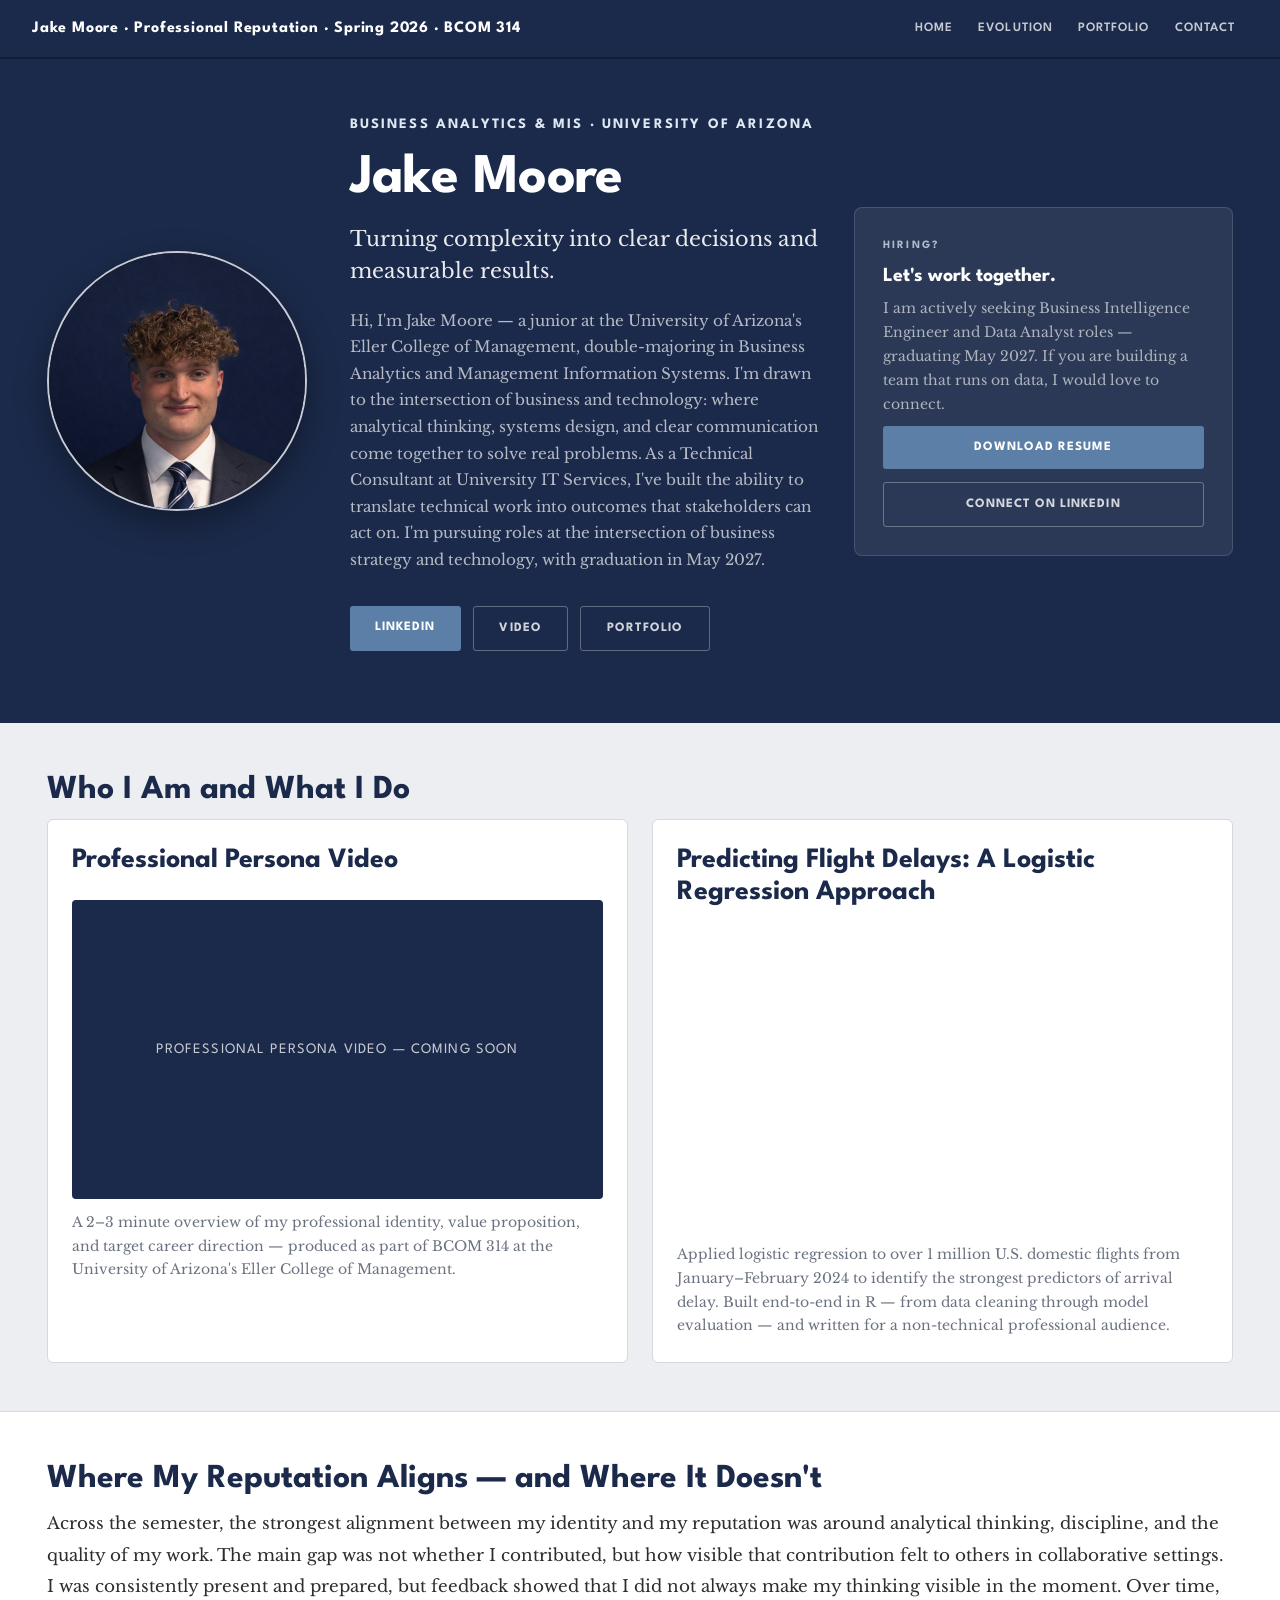
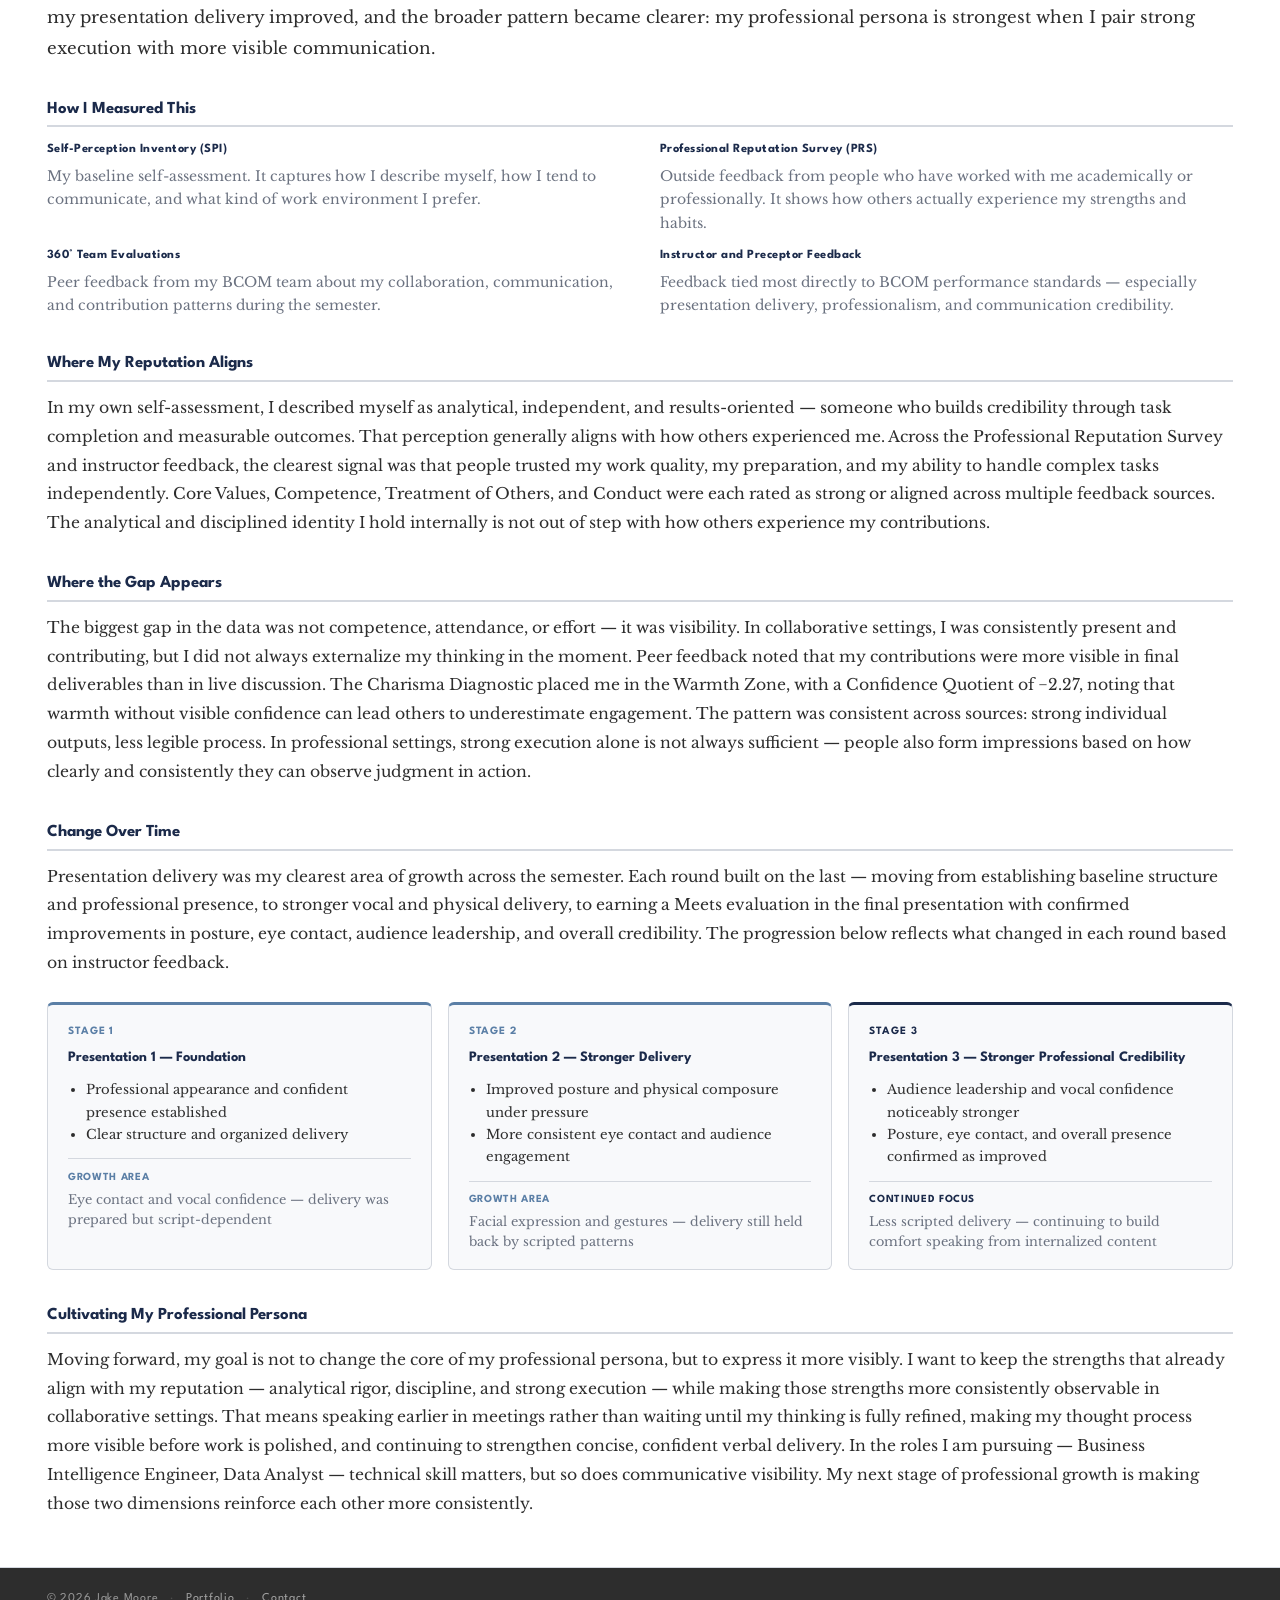
==== commit bf35066a: "Updated Persona" ====
--- a/index.html
+++ b/index.html
@@ -5,6 +5,21 @@
   <meta charset="UTF-8" />
   <meta name="viewport" content="width=device-width, initial-scale=1.0" />
   <title>Jake Moore | Professional Persona</title>
+  <meta name="description" content="Business Analytics &amp; MIS student at the University of Arizona — BCOM 314 Professional Persona." />
+
+  <!-- Open Graph -->
+  <meta property="og:title" content="Jake Moore | Professional Persona" />
+  <meta property="og:description" content="Business Analytics &amp; MIS student at the University of Arizona." />
+  <meta property="og:type" content="website" />
+  <meta property="og:url" content="https://jahe-moore.github.io/bcom314-portfolio/" />
+  <meta property="og:image" content="https://jahe-moore.github.io/bcom314-portfolio/headshot.png" />
+  <meta property="og:image:alt" content="Professional headshot of Jake Moore" />
+
+  <!-- Twitter Card -->
+  <meta name="twitter:card" content="summary_large_image" />
+  <meta name="twitter:title" content="Jake Moore | Professional Persona" />
+  <meta name="twitter:description" content="Business Analytics &amp; MIS student at the University of Arizona." />
+  <meta name="twitter:image" content="https://jahe-moore.github.io/bcom314-portfolio/headshot.png" />
   <link rel="stylesheet" href="https://cdn.jsdelivr.net/npm/bootstrap@5.3.3/dist/css/bootstrap.min.css">
   <link rel="preconnect" href="https://fonts.googleapis.com">
   <link rel="preconnect" href="https://fonts.gstatic.com" crossorigin>
@@ -42,7 +57,7 @@
       <div class="row g-4 align-items-center">
 
         <!-- Headshot — far left, desktop only -->
-        <div class="col-lg-3 d-none d-lg-block">
+        <div class="col-lg-3">
           <img src="headshot.png" alt="Jake Moore" class="hero-headshot">
         </div>
 
@@ -115,295 +130,98 @@
 
   <!-- ══════════════════════════════════════════════
        4. PROFESSIONAL PERSONA EVOLUTION
-       Background: charcoal — most important section
        ══════════════════════════════════════════════ -->
   <section id="evolution" class="section" style="border-top: 1px solid var(--border); border-bottom: 1px solid var(--border);">
     <div class="container">
-      <h2 class="section-heading">Mirror vs. Window</h2>
-      <p style="font-family:'Libre Baskerville',Georgia,serif; font-size:0.975rem; color:var(--text-muted); line-height:1.7; margin-bottom:0;">Five dimensions examined — Self-Perception Inventory (SPI), Professional Reputation Survey (PRS), 360° peer evaluations, instructor feedback, and Charisma Diagnostic — to measure the gap between ideal and actual reputation across Core Values, Behavioral Communication, Team Culture, Growth Mindset, and Identity-Brand-Reputation Alignment.</p>
-
-      <!-- ── Layer 1: Identity | Gap Visualization | Reputation ── -->
-      <div class="evo-main-grid mt-3">
-
-        <!-- Left: Self-Perception (SPI) -->
-        <div class="evo-card">
-          <p class="evo-card-label">Self-Perception (SPI)</p>
-          <h3 class="evo-card-title">Ideal Reputation</h3>
-          <span class="evo-spi-badge">Analytical / Driver</span>
-          <div class="evo-stat-pair">
-            <div class="evo-stat">
-              <span class="evo-stat-num">0.0</span>
-              <span class="evo-stat-lab">Proactivity</span>
-            </div>
-            <div class="evo-stat">
-              <span class="evo-stat-num">−9.0</span>
-              <span class="evo-stat-lab">Reactivity</span>
-            </div>
-          </div>
-          <div class="evo-adj-row">
-            <span class="evo-adj">Driven</span>
-            <span class="evo-adj">Analytical</span>
-            <span class="evo-adj">Growth-Oriented</span>
-            <span class="evo-adj">Independent</span>
-            <span class="evo-adj">Pragmatic</span>
-          </div>
-          <p class="evo-mini-text">Direct, low-context, evidence-based communication. Builds credibility through task completion and measurable outcomes — not discussion. Prefers structured timelines, flat hierarchies, and accountability tied to results.</p>
-        </div>
-
-        <!-- Center: Gap Visualization -->
-        <div class="evo-gap-section">
-          <h3 class="evo-viz-heading">Where the Mirror Breaks</h3>
-          <p class="evo-viz-subhead">Peer-rated scores vs. team average — 360° evaluation, 3 rounds</p>
-          <div style="display:grid; grid-template-columns:1fr 1fr; gap:1.5rem;">
-            <div>
-              <span class="evo-panel-label">Competence — Quality of Work</span>
-              <div class="evo-metric-row">
-                <div class="evo-metric-label"><span>Round 1</span><span>81% vs 85.9%</span></div>
-                <div class="evo-bar-track"><div class="evo-bar-fill" style="width:81%"></div></div>
-                <div class="evo-bar-track"><div class="evo-bar-fill team-avg" style="width:85.9%"></div></div>
-              </div>
-              <div class="evo-metric-row">
-                <div class="evo-metric-label"><span>Round 2</span><span>85.8% vs 90.2%</span></div>
-                <div class="evo-bar-track"><div class="evo-bar-fill" style="width:85.8%"></div></div>
-                <div class="evo-bar-track"><div class="evo-bar-fill team-avg" style="width:90.2%"></div></div>
-              </div>
-              <div class="evo-metric-row">
-                <div class="evo-metric-label"><span>Round 3</span><span>60% vs 77.3%</span></div>
-                <div class="evo-bar-track"><div class="evo-bar-fill evo-bar-gap" style="width:60%"></div></div>
-                <div class="evo-bar-track"><div class="evo-bar-fill team-avg" style="width:77.3%"></div></div>
-              </div>
-            </div>
-            <div>
-              <span class="evo-panel-label">Dependability — Team Engagement /4</span>
-              <div class="evo-metric-row">
-                <div class="evo-metric-label"><span>Round 1</span><span>2.2 vs 3.3</span></div>
-                <div class="evo-bar-track"><div class="evo-bar-fill evo-bar-gap" style="width:55%"></div></div>
-                <div class="evo-bar-track"><div class="evo-bar-fill team-avg" style="width:82.5%"></div></div>
-              </div>
-              <div class="evo-metric-row">
-                <div class="evo-metric-label"><span>Round 2</span><span>2.25 vs 3.36</span></div>
-                <div class="evo-bar-track"><div class="evo-bar-fill evo-bar-gap" style="width:56.3%"></div></div>
-                <div class="evo-bar-track"><div class="evo-bar-fill team-avg" style="width:84%"></div></div>
-              </div>
-              <div class="evo-metric-row">
-                <div class="evo-metric-label"><span>Round 3</span><span>1.2 vs 2.57</span></div>
-                <div class="evo-bar-track"><div class="evo-bar-fill evo-bar-gap" style="width:30%"></div></div>
-                <div class="evo-bar-track"><div class="evo-bar-fill team-avg" style="width:64.3%"></div></div>
-              </div>
-            </div>
-          </div>
-          <div class="evo-bar-legend" style="margin-top:0.75rem;">
-            <span class="jake-key">Jake</span>
-            <span class="team-key">Team Avg</span>
-          </div>
-        </div>
-
-        <!-- Right: Actual Reputation (PRS + 360°) -->
-        <div class="evo-card">
-          <p class="evo-card-label">Actual Reputation (PRS + 360°)</p>
-          <h3 class="evo-card-title">How Others Perceive Me</h3>
-          <div class="evo-adj-row">
-            <span class="evo-adj evo-adj-green">Driven</span>
-            <span class="evo-adj evo-adj-green">Disciplined</span>
-            <span class="evo-adj evo-adj-green">Silent Leader</span>
-            <span class="evo-adj evo-adj-amber">Quiet</span>
-            <span class="evo-adj evo-adj-amber">Disengaged</span>
-          </div>
-          <p class="evo-rep-inputs-label">Reputation Inputs — Individual</p>
-          <div class="evo-rep-inputs-grid">
-            <div class="evo-rep-input evo-rep-strong">
-              <span class="evo-rep-input-name">Competence</span>
-              <span class="evo-rep-input-val">Strong</span>
-            </div>
-            <div class="evo-rep-input evo-rep-strong">
-              <span class="evo-rep-input-name">Treatment of Others</span>
-              <span class="evo-rep-input-val">Strong</span>
-            </div>
-            <div class="evo-rep-input evo-rep-gap">
-              <span class="evo-rep-input-name">Dependability</span>
-              <span class="evo-rep-input-val">Gap</span>
-            </div>
-            <div class="evo-rep-input evo-rep-gap">
-              <span class="evo-rep-input-name">Professionalism</span>
-              <span class="evo-rep-input-val">Mixed</span>
-            </div>
-            <div class="evo-rep-input evo-rep-strong">
-              <span class="evo-rep-input-name">Conduct</span>
-              <span class="evo-rep-input-val">Strong</span>
-            </div>
-            <div class="evo-rep-input evo-rep-gap">
-              <span class="evo-rep-input-name">Creativity</span>
-              <span class="evo-rep-input-val">Low Visibility</span>
-            </div>
-          </div>
-        </div>
-
-      </div>
-
-      <!-- ── Divider: Five Required Dimensions ── -->
-      <div class="evo-subsec-divider mt-4">
-        <span>Five Required Dimensions — BCOM 314 Professional Persona Arc</span>
-      </div>
-
-      <!-- ── Layer 2: Five BCOM Subsections (3 + asymmetric 2) ── -->
-      <div class="evo-subsections-grid mt-2">
-
-        <!-- 1. Core Values Exploration -->
-        <div class="evo-sub-card">
-          <p class="evo-card-label">Core Values Exploration</p>
-          <h4 class="evo-sub-title">Identity Aligns. Leadership Label Does Not.</h4>
-          <p class="evo-sub-body">SPI: driven, hard-working, growth-oriented, analytical, pragmatic. PRS respondents describe a "Silent Leader" who earns credibility through action — a label I attribute to perfectionism and control, not leadership intent. Core values are aligned externally; the underlying process is not visible.</p>
-          <p class="evo-sub-gap"><strong>Gap: Small-to-Moderate.</strong> Others experience the outputs of my identity — not the reflective, growth-oriented process behind them. Drive and execution are recognized. Creativity and initiative in discussion are not.</p>
-        </div>
-
-        <!-- 2. Behavioral Communication Research -->
-        <div class="evo-sub-card">
-          <p class="evo-card-label">Behavioral Communication Research</p>
-          <h4 class="evo-sub-title">Competence Is Visible. Confidence Is Not.</h4>
-          <div class="evo-charisma-stats">
-            <div class="evo-charisma-stat">
-              <span class="evo-charisma-num evo-green">2.27</span>
-              <span class="evo-charisma-lab">Warmth Quotient</span>
-            </div>
-            <div class="evo-charisma-stat">
-              <span class="evo-charisma-num evo-amber">−2.27</span>
-              <span class="evo-charisma-lab">Confidence Quotient</span>
-            </div>
-          </div>
-          <p class="evo-sub-body">Charisma Diagnostic: Warmth Zone. "Warmth without confidence can lead others to perceive you as weak, ineffective." SPI composite: 0.0 Proactivity / −9.0 Reactivity. Analytical/Driver profile confirmed by PRS.</p>
-          <p class="evo-sub-gap"><strong>Gap: Moderate.</strong> Competence is evident in deliverables — rarely in real-time discussion. Mixed signals: peers see the output, not the thinking behind it.</p>
-        </div>
-
-        <!-- 3. Team Culture Findings -->
-        <div class="evo-sub-card">
-          <p class="evo-card-label">Team Culture Findings</p>
-          <h4 class="evo-sub-title">Strong Output. Low Presence.</h4>
-          <p class="evo-sub-body">"Jake did the bulk of our information assembly." — Round 2. "You do a great job with your part but it seems like you don't care about being part of the team." — Round 3. Meeting attendance: 2.4 → 2.25 → 2.0 out of 4. Positive team environment: 74 → 74.25 → 45.6 out of 100.</p>
-          <p class="evo-sub-gap"><strong>Gap: Large.</strong> Work-first culture (structured, output-centered) does not translate visibly into team engagement — the metric by which teammates assess contribution and build trust.</p>
-        </div>
-
-        <!-- 4. Growth Mindset -->
-        <div class="evo-sub-card">
-          <p class="evo-card-label">Growth Mindset</p>
-          <h4 class="evo-sub-title">Trajectory Is Real. Automaticity Is Not Yet.</h4>
-          <div class="evo-prof-arc">
-            <div class="evo-prof-step">
-              <span class="evo-prof-score">22.5/30</span>
-              <span class="evo-prof-lbl">Pres. 1<br>Low Meets</span>
-            </div>
-            <span class="evo-prof-arrow">→</span>
-            <div class="evo-prof-step">
-              <span class="evo-prof-score">33/40</span>
-              <span class="evo-prof-lbl">Pres. 2<br>Low Meets</span>
-            </div>
-            <span class="evo-prof-arrow">→</span>
-            <div class="evo-prof-step evo-prof-meets">
-              <span class="evo-prof-score">40/50</span>
-              <span class="evo-prof-lbl">Pres. 3<br>Meets ↑</span>
-            </div>
-          </div>
-          <p class="evo-sub-body">Posture, eye contact, and audience leadership measurably improved across all three presentations. Script dependency cited in every evaluation. Interview: 12.5/15 — delivery Meets Expectations; STAR method Low Meets.</p>
-          <p class="evo-sub-gap"><strong>Gap: Small-to-Moderate.</strong> "Awareness developed faster than automaticity." Change is real — it is not yet holding under live pressure.</p>
-        </div>
-
-        <!-- 5. Identity-Brand-Reputation Alignment (spans cols 2–3) -->
-        <div class="evo-sub-card">
-          <p class="evo-card-label">Identity – Brand – Reputation Alignment</p>
-          <h4 class="evo-sub-title">Independent Achiever → Reliable Team Contributor.</h4>
-          <p class="evo-sub-body">Radian brand analysis: "There is a significant discrepancy between this strong individual performance perception and his team collaboration skills. His identity needs to evolve from an independent achiever to a reliable, high-performing team contributor who leverages data to solve problems and fosters a positive collective environment." The desired brand — competent, analytical, dependable — is accurate. The legibility of that brand in team settings is not yet consistent.</p>
-          <div class="evo-outcomes-row">
-            <span class="evo-outcome-chip evo-outcome-green">Work With / Hire ↑</span>
-            <span class="evo-outcome-chip evo-outcome-green">Say Positive ↑</span>
-            <span class="evo-outcome-chip evo-outcome-amber">Rely On → Building</span>
-            <span class="evo-outcome-chip evo-outcome-amber">Trust → In Progress</span>
-            <span class="evo-outcome-chip evo-outcome-amber">Benefit of the Doubt → Earned Through Output</span>
-          </div>
-          <p class="evo-sub-gap"><strong>Strategy:</strong> Make thinking visible in real time. Speak from bullet points only. One substantive verbal contribution per meeting. The reputation outcomes I need — being relied on, trusted, hired — follow from presence, not just deliverables.</p>
-        </div>
-
-      </div>
-
-      <!-- ── Double-dot divider: required content above / extended analysis below ── -->
-      <div class="evo-extra-divider">
-        <hr class="evo-extra-divider-line">
-        <p class="evo-extra-label">Extended Analysis — Round-by-Round Data &amp; Strategic Insights</p>
-        <hr class="evo-extra-divider-line">
-      </div>
-
-      <!-- ── Layer 3: Three-Round Timeline ── -->
+
+      <h2 class="section-heading">Where My Reputation Aligns — and Where It Doesn't</h2>
+
+      <p class="evo-essay-lead">Across the semester, the strongest alignment between my identity and my reputation was around analytical thinking, discipline, and the quality of my work. The main gap was not whether I contributed, but how visible that contribution felt to others in collaborative settings. I was consistently present and prepared, but feedback showed that I did not always make my thinking visible in the moment. Over time, my presentation delivery improved, and the broader pattern became clearer: my professional persona is strongest when I pair strong execution with more visible communication.</p>
+
+      <!-- How I Measured This -->
+      <h3 class="evo-subsection-heading">How I Measured This</h3>
+      <div class="evo-measure-grid">
+        <div class="evo-measure-item">
+          <strong>Self-Perception Inventory (SPI)</strong>
+          <p>My baseline self-assessment. It captures how I describe myself, how I tend to communicate, and what kind of work environment I prefer.</p>
+        </div>
+        <div class="evo-measure-item">
+          <strong>Professional Reputation Survey (PRS)</strong>
+          <p>Outside feedback from people who have worked with me academically or professionally. It shows how others actually experience my strengths and habits.</p>
+        </div>
+        <div class="evo-measure-item">
+          <strong>360&deg; Team Evaluations</strong>
+          <p>Peer feedback from my BCOM team about my collaboration, communication, and contribution patterns during the semester.</p>
+        </div>
+        <div class="evo-measure-item">
+          <strong>Instructor and Preceptor Feedback</strong>
+          <p>Feedback tied most directly to BCOM performance standards — especially presentation delivery, professionalism, and communication credibility.</p>
+        </div>
+      </div>
+
+      <!-- Where My Reputation Aligns -->
+      <h3 class="evo-subsection-heading">Where My Reputation Aligns</h3>
+      <p class="evo-essay-body">In my own self-assessment, I described myself as analytical, independent, and results-oriented — someone who builds credibility through task completion and measurable outcomes. That perception generally aligns with how others experienced me. Across the Professional Reputation Survey and instructor feedback, the clearest signal was that people trusted my work quality, my preparation, and my ability to handle complex tasks independently. Core Values, Competence, Treatment of Others, and Conduct were each rated as strong or aligned across multiple feedback sources. The analytical and disciplined identity I hold internally is not out of step with how others experience my contributions.</p>
+
+      <!-- Where the Gap Appears -->
+      <h3 class="evo-subsection-heading">Where the Gap Appears</h3>
+      <p class="evo-essay-body">The biggest gap in the data was not competence, attendance, or effort — it was visibility. In collaborative settings, I was consistently present and contributing, but I did not always externalize my thinking in the moment. Peer feedback noted that my contributions were more visible in final deliverables than in live discussion. The Charisma Diagnostic placed me in the Warmth Zone, with a Confidence Quotient of &minus;2.27, noting that warmth without visible confidence can lead others to underestimate engagement. The pattern was consistent across sources: strong individual outputs, less legible process. In professional settings, strong execution alone is not always sufficient — people also form impressions based on how clearly and consistently they can observe judgment in action.</p>
+
+      <!-- Change Over Time -->
+      <h3 class="evo-subsection-heading">Change Over Time</h3>
+      <p class="evo-essay-body">Presentation delivery was my clearest area of growth across the semester. Each round built on the last — moving from establishing baseline structure and professional presence, to stronger vocal and physical delivery, to earning a Meets evaluation in the final presentation with confirmed improvements in posture, eye contact, audience leadership, and overall credibility. The progression below reflects what changed in each round based on instructor feedback.</p>
+
       <div class="evo-timeline-grid">
 
-        <div class="evo-round-card">
-          <span class="evo-round-badge">Round 1 · Pres. 1: 22.5 / 30</span>
-          <div class="evo-round-scores">
-            <span class="evo-score-chip gap">Engagement 2.2 / 4</span>
-            <span class="evo-score-chip strong">Quality 81%</span>
-            <span class="evo-score-chip gap">Effort 75.2%</span>
-          </div>
-          <div class="evo-quote-block">
-            <p class="evo-quote-text">"I thought your slides were great and you did your part very well."</p>
-          </div>
-          <div class="evo-quote-block" style="margin-top:0.5rem;">
-            <p class="evo-quote-text">"Don't be afraid to speak up when we meet. Also try to respond to our group chat."</p>
-          </div>
-          <p class="evo-round-note">Prof: Low Meets · Script memorization flagged · Uptalk noted · Posture inconsistent</p>
-        </div>
-
-        <div class="evo-round-card">
-          <span class="evo-round-badge">Round 2 · Pres. 2: 33 / 40</span>
-          <div class="evo-round-scores">
-            <span class="evo-score-chip gap">Engagement 2.25 / 4</span>
-            <span class="evo-score-chip strong">Quality 85.8%</span>
-            <span class="evo-score-chip strong">Effort 81.3%</span>
-          </div>
-          <div class="evo-quote-block">
-            <p class="evo-quote-text">"Jake did the bulk of our information assembly. He put all the key information into an organized setup within our shared document."</p>
-          </div>
-          <div class="evo-quote-block" style="margin-top:0.5rem;">
-            <p class="evo-quote-text">"You put great work into slides, docs, etc. but rarely show up for group things."</p>
-          </div>
-          <p class="evo-round-note">Prof: Low Meets · Eye contact improved · Audience leadership noted · Script persists</p>
-        </div>
-
-        <div class="evo-round-card">
-          <span class="evo-round-badge">Round 3 · Pres. 3: 40 / 50</span>
-          <div class="evo-round-scores">
-            <span class="evo-score-chip gap">Engagement 1.2 / 4</span>
-            <span class="evo-score-chip gap">Quality 60%</span>
-            <span class="evo-score-chip gap">Effort 57.8%</span>
-          </div>
-          <div class="evo-quote-block">
-            <p class="evo-quote-text">"You do a great job with your part but it seems like you don't care about being part of the team."</p>
-          </div>
-          <div class="evo-quote-block" style="margin-top:0.5rem;">
-            <p class="evo-quote-text">"You still sound a bit robotic when presenting your content, and your voice still goes up at the end of each sentence."</p>
-          </div>
-          <p class="evo-round-note">Prof: <strong>Meets ↑</strong> · Posture steady · Eye contact excellent · Leading audience confirmed</p>
-        </div>
-
-      </div>
-
-      <!-- ── Layer 4: Insight Band ── -->
-      <div class="evo-insight-band mt-3">
-        <p class="evo-insight-text">"The gap is not about the quality of my work — it is about when and how that work becomes visible. My strongest Reputation Inputs (Competence, Treatment of Others, Conduct) are confirmed. My Dependability and Professionalism scores are inconsistent. The Reputation Outcomes I need — Work With/Hire, Rely On, Trust — follow from presence, not just deliverables. That is the gap I am actively closing."</p>
-        <div class="evo-timeline-grid" style="margin-top:1rem;">
-          <div>
-            <span class="evo-action-label">Delivery</span>
-            <p class="evo-action-text">Speak from bullet points — never a script. Cited in every professor evaluation. Confidence Quotient of −2.27 confirms: this is the skill that still needs automaticity.</p>
-          </div>
-          <div>
-            <span class="evo-action-label">Presence</span>
-            <p class="evo-action-text">One substantive verbal contribution per meeting. Engagement averaged 1.2 / 4 in Round 3 vs. team avg 2.57. Dependability as a Reputation Input is built through visible participation, not just completed tasks.</p>
-          </div>
-          <div>
-            <span class="evo-action-label">Impression Management</span>
-            <p class="evo-action-text">Make thinking visible in real time. Strong individual outputs do not automatically signal engagement. The professional credibility I want others to attribute begins with how I show up in the room — not only in what I deliver after it.</p>
-          </div>
-        </div>
-      </div>
+        <div class="evo-timeline-card">
+          <span class="evo-timeline-stage">Stage 1</span>
+          <h4 class="evo-timeline-label">Presentation 1 — Foundation</h4>
+          <ul class="evo-timeline-strengths">
+            <li>Professional appearance and confident presence established</li>
+            <li>Clear structure and organized delivery</li>
+          </ul>
+          <div class="evo-timeline-growth">
+            <span class="evo-growth-label">Growth Area</span>
+            <span>Eye contact and vocal confidence — delivery was prepared but script-dependent</span>
+          </div>
+        </div>
+
+        <div class="evo-timeline-card">
+          <span class="evo-timeline-stage">Stage 2</span>
+          <h4 class="evo-timeline-label">Presentation 2 — Stronger Delivery</h4>
+          <ul class="evo-timeline-strengths">
+            <li>Improved posture and physical composure under pressure</li>
+            <li>More consistent eye contact and audience engagement</li>
+          </ul>
+          <div class="evo-timeline-growth">
+            <span class="evo-growth-label">Growth Area</span>
+            <span>Facial expression and gestures — delivery still held back by scripted patterns</span>
+          </div>
+        </div>
+
+        <div class="evo-timeline-card evo-timeline-card--final">
+          <span class="evo-timeline-stage">Stage 3</span>
+          <h4 class="evo-timeline-label">Presentation 3 — Stronger Professional Credibility</h4>
+          <ul class="evo-timeline-strengths">
+            <li>Audience leadership and vocal confidence noticeably stronger</li>
+            <li>Posture, eye contact, and overall presence confirmed as improved</li>
+          </ul>
+          <div class="evo-timeline-growth">
+            <span class="evo-growth-label">Continued Focus</span>
+            <span>Less scripted delivery — continuing to build comfort speaking from internalized content</span>
+          </div>
+        </div>
+
+      </div>
+
+      <!-- Cultivating My Professional Persona -->
+      <h3 class="evo-subsection-heading">Cultivating My Professional Persona</h3>
+      <p class="evo-essay-body">Moving forward, my goal is not to change the core of my professional persona, but to express it more visibly. I want to keep the strengths that already align with my reputation — analytical rigor, discipline, and strong execution — while making those strengths more consistently observable in collaborative settings. That means speaking earlier in meetings rather than waiting until my thinking is fully refined, making my thought process more visible before work is polished, and continuing to strengthen concise, confident verbal delivery. In the roles I am pursuing — Business Intelligence Engineer, Data Analyst — technical skill matters, but so does communicative visibility. My next stage of professional growth is making those two dimensions reinforce each other more consistently.</p>
 
     </div>
   </section>
+
+
 
   <!-- ── Footer ── -->
   <footer>
--- a/styles.css
+++ b/styles.css
@@ -22,6 +22,8 @@
 /* ── Reset & Base ── */
 *, *::before, *::after { box-sizing: border-box; }
 
+html, body { overflow-x: hidden; }
+
 body {
   background: var(--white);
   color: var(--text);
@@ -64,6 +66,14 @@
   white-space: nowrap;
   overflow: hidden;
   text-overflow: ellipsis;
+  min-width: 0;        /* allows flex to shrink the brand below its content width */
+  flex-shrink: 1;
+}
+
+.navbar-toggler {
+  padding: 0.2rem 0.5rem;
+  font-size: 1rem;
+  flex-shrink: 0;      /* toggler never shrinks — brand absorbs all compression */
 }
 
 .nav-link {
@@ -360,293 +370,147 @@
   margin: 0;
 }
 
-/* ═══════════════════════════════════════════════
-   EVOLUTION SECTION — white background, palette colors only
-   Palette: navy · steel · steel-light · white · light-gray · border · text-muted
-   ═══════════════════════════════════════════════ */
-
-/* Layer 1 — Identity cards */
-.evo-card {
-  background: var(--light-gray);
+/* =================================================
+   EVOLUTION ESSAY -- rubric-first text layout
+   ================================================= */
+
+.evo-essay-lead {
+  font-family: 'Libre Baskerville', Georgia, serif;
+  font-size: 1.05rem;
+  color: var(--text);
+  line-height: 1.85;
+  margin-bottom: 2rem;
+}
+
+.evo-subsection-heading {
+  font-family: 'League Spartan', sans-serif;
+  font-size: 1.05rem;
+  font-weight: 700;
+  color: var(--navy);
+  margin-top: 2.25rem;
+  margin-bottom: 0.75rem;
+  padding-bottom: 0.4rem;
+  border-bottom: 2px solid var(--border);
+}
+
+.evo-essay-body {
+  font-family: 'Libre Baskerville', Georgia, serif;
+  font-size: 0.975rem;
+  color: var(--text);
+  line-height: 1.85;
+  margin-bottom: 0;
+}
+
+.evo-measure-grid {
+  display: grid;
+  grid-template-columns: 1fr 1fr;
+  gap: 0.6rem 2.5rem;
+  margin-bottom: 0.25rem;
+}
+
+@media (max-width: 600px) {
+  .evo-measure-grid { grid-template-columns: 1fr; }
+}
+
+.evo-measure-item strong {
+  font-family: 'League Spartan', sans-serif;
+  font-size: 0.78rem;
+  font-weight: 700;
+  letter-spacing: 0.04em;
+  color: var(--navy);
+  display: block;
+  margin-bottom: 0.2rem;
+}
+
+.evo-measure-item p {
+  font-family: 'Libre Baskerville', Georgia, serif;
+  font-size: 0.875rem;
+  color: var(--text-muted);
+  line-height: 1.7;
+  margin: 0;
+}
+
+/* ── Evolution timeline ── */
+.evo-timeline-grid {
+  display: grid;
+  grid-template-columns: repeat(3, 1fr);
+  gap: 1rem;
+  margin-top: 1.5rem;
+}
+
+@media (max-width: 768px) {
+  .evo-timeline-grid { grid-template-columns: 1fr; }
+}
+
+.evo-timeline-card {
+  background: #F8F9FB;
   border: 1px solid var(--border);
-  border-top: 3px solid var(--steel);
-  border-radius: 5px;
-  padding: 1.4rem;
-  height: 100%;
-}
-
-.evo-card-label {
-  font-family: 'League Spartan', sans-serif;
-  font-size: 0.68rem;
-  font-weight: 700;
-  letter-spacing: 0.2em;
-  text-transform: uppercase;
-  color: var(--steel);
-  margin-bottom: 0.3rem;
-}
-
-.evo-card-title {
-  font-family: 'League Spartan', sans-serif;
-  font-size: 1rem;
-  color: var(--navy);
-  margin-bottom: 0.6rem;
-}
-
-.evo-spi-badge {
-  display: inline-block;
-  font-family: 'League Spartan', sans-serif;
-  font-size: 0.72rem;
+  border-top: 3px solid #5B7FA6;
+  border-radius: 6px;
+  padding: 1.1rem 1.25rem 1rem;
+}
+
+.evo-timeline-card--final {
+  border-top-color: var(--navy);
+}
+
+.evo-timeline-stage {
+  font-family: 'League Spartan', sans-serif;
+  font-size: 0.7rem;
   font-weight: 700;
   letter-spacing: 0.08em;
-  color: var(--white);
-  background: var(--navy);
-  border-radius: 3px;
-  padding: 3px 10px;
-  margin-bottom: 0.75rem;
-}
-
-.evo-adj-row {
-  display: flex;
-  flex-wrap: wrap;
-  gap: 6px;
-  margin-bottom: 0.75rem;
-}
-
-.evo-adj {
-  font-family: 'League Spartan', sans-serif;
-  font-size: 0.7rem;
-  font-weight: 600;
-  letter-spacing: 0.06em;
-  color: var(--navy);
-  background: var(--white);
-  border: 1px solid var(--border);
-  border-radius: 3px;
-  padding: 3px 8px;
-  white-space: nowrap;
-}
-
-.evo-list {
-  list-style: none;
-  padding: 0;
-  margin: 0;
-}
-
-.evo-list li {
+  color: #5B7FA6;
+  text-transform: uppercase;
+  display: block;
+  margin-bottom: 0.35rem;
+}
+
+.evo-timeline-card--final .evo-timeline-stage {
+  color: var(--navy);
+}
+
+.evo-timeline-label {
+  font-family: 'League Spartan', sans-serif;
+  font-size: 0.9rem;
+  font-weight: 700;
+  color: var(--navy);
+  margin: 0 0 0.75rem;
+  line-height: 1.35;
+}
+
+.evo-timeline-strengths {
   font-family: 'Libre Baskerville', Georgia, serif;
   font-size: 0.825rem;
   color: var(--text);
+  line-height: 1.7;
+  margin: 0 0 0.75rem;
+  padding-left: 1.1rem;
+}
+
+.evo-timeline-growth {
+  font-family: 'Libre Baskerville', Georgia, serif;
+  font-size: 0.8rem;
+  color: var(--text-muted);
+  border-top: 1px solid var(--border);
+  padding-top: 0.6rem;
   line-height: 1.6;
-  padding: 0.45rem 0;
-  border-top: 1px solid var(--border);
-}
-
-.evo-list li:first-child {
-  border-top: none;
-  padding-top: 0;
-}
-
-.evo-list li strong {
-  color: var(--navy);
-  font-family: 'League Spartan', sans-serif;
-  font-size: 0.72rem;
-  letter-spacing: 0.04em;
-  text-transform: uppercase;
+}
+
+.evo-growth-label {
+  font-family: 'League Spartan', sans-serif;
+  font-size: 0.68rem;
+  font-weight: 700;
+  letter-spacing: 0.06em;
+  text-transform: uppercase;
+  color: #5B7FA6;
   display: block;
-  margin-bottom: 0.1rem;
-}
-
-/* Layer 2 — Gap visualization */
-.evo-gap-section {
-  background: var(--light-gray);
-  border: 1px solid var(--border);
-  border-top: 3px solid var(--navy);
-  border-radius: 5px;
-  padding: 1.5rem;
-}
-
-.evo-viz-heading {
-  font-family: 'League Spartan', sans-serif;
-  font-size: 1rem;
-  color: var(--navy);
   margin-bottom: 0.2rem;
 }
 
-.evo-viz-subhead {
-  font-family: 'Libre Baskerville', Georgia, serif;
-  font-size: 0.875rem;
-  color: var(--text);
-  margin-bottom: 1.25rem;
-}
-
-.evo-panel-label {
-  font-family: 'League Spartan', sans-serif;
-  font-size: 0.68rem;
-  font-weight: 700;
-  letter-spacing: 0.18em;
-  text-transform: uppercase;
-  color: var(--steel);
-  margin-bottom: 0.75rem;
-  display: block;
-}
-
-.evo-metric-row { margin-bottom: 0.85rem; }
-
-.evo-metric-label {
-  font-family: 'League Spartan', sans-serif;
-  font-size: 0.75rem;
-  color: var(--text);
-  display: flex;
-  justify-content: space-between;
-  margin-bottom: 4px;
-}
-
-.evo-bar-track {
-  height: 10px;
-  background: #C8CDD5;
-  border-radius: 4px;
-  margin-bottom: 3px;
-  position: relative;
-  overflow: hidden;
-}
-
-.evo-bar-fill {
-  position: absolute;
-  left: 0; top: 0; height: 100%;
-  border-radius: 4px;
-  background: var(--steel);
-}
-
-.evo-bar-fill.team-avg {
-  background: rgba(27,42,74,0.5);
-}
-
-.evo-bar-legend {
-  display: flex;
-  gap: 1.25rem;
-  margin-top: 0.75rem;
-  font-family: 'League Spartan', sans-serif;
-  font-size: 0.72rem;
-  letter-spacing: 0.06em;
-  color: var(--text);
-  align-items: center;
-}
-
-.evo-bar-legend span {
-  display: flex;
-  align-items: center;
-  gap: 5px;
-}
-
-.evo-bar-legend span::before {
-  content: '';
-  display: inline-block;
-  width: 12px;
-  height: 7px;
-  border-radius: 2px;
-}
-
-.evo-bar-legend .jake-key::before { background: var(--steel); }
-.evo-bar-legend .team-key::before { background: rgba(27,42,74,0.5); }
-
-/* Round timeline cards */
-.evo-round-card {
-  background: var(--light-gray);
-  border: 1px solid var(--border);
-  border-top: 3px solid var(--steel);
-  border-radius: 4px;
-  padding: 1.25rem;
-  height: 100%;
-}
-
-.evo-round-badge {
-  font-family: 'League Spartan', sans-serif;
-  font-size: 0.65rem;
-  letter-spacing: 0.2em;
-  text-transform: uppercase;
-  color: var(--steel);
-  display: block;
-  margin-bottom: 0.4rem;
-}
-
-.evo-round-scores {
-  display: flex;
-  gap: 0.5rem;
-  margin-block: 0.6rem;
-  flex-wrap: wrap;
-}
-
-.evo-score-chip {
-  font-family: 'League Spartan', sans-serif;
-  font-size: 0.72rem;
-  color: var(--navy);
-  background: var(--white);
-  border: 1px solid var(--border);
-  border-radius: 3px;
-  padding: 3px 8px;
-  white-space: nowrap;
-}
-
-.evo-score-chip.gap { color: var(--text); }
-.evo-score-chip.strong { color: var(--steel); font-weight: 700; }
-
-.evo-quote-block {
-  border-left: 2px solid var(--steel);
-  padding-left: 0.75rem;
-  margin-top: 0.75rem;
-}
-
-.evo-quote-text {
-  font-family: 'Libre Baskerville', Georgia, serif;
-  font-size: 0.875rem;
-  color: var(--text);
-  line-height: 1.65;
-  margin: 0;
-}
-
-/* Small professor note in round cards */
-.evo-round-note {
-  font-family: 'League Spartan', sans-serif;
-  font-size: 0.72rem;
-  color: var(--text);
-  margin-top: 0.6rem;
-  letter-spacing: 0.04em;
-}
-
-/* Layer 4 — Insight banner */
-.evo-insight-band {
-  background: var(--light-gray);
-  border: 1px solid var(--border);
-  border-left: 4px solid var(--steel);
-  border-radius: 4px;
-  padding: 1.5rem;
-}
-
-.evo-insight-text {
-  font-family: 'Libre Baskerville', Georgia, serif;
-  font-size: 1rem;
-  color: var(--text);
-  line-height: 1.8;
-  margin-bottom: 1.25rem;
-}
-
-.evo-action-label {
-  font-family: 'League Spartan', sans-serif;
-  font-size: 0.68rem;
-  font-weight: 700;
-  letter-spacing: 0.18em;
-  text-transform: uppercase;
-  color: var(--steel);
-  margin-bottom: 0.3rem;
-  display: block;
-}
-
-.evo-action-text {
-  font-family: 'Libre Baskerville', Georgia, serif;
-  font-size: 0.875rem;
-  color: var(--text);
-  margin: 0;
-  line-height: 1.65;
-}
+.evo-timeline-card--final .evo-growth-label {
+  color: var(--navy);
+}
+
 
 /* ═══════════════════════════════════════════════
    SITE-WIDE GRID UTILITIES
@@ -660,320 +524,6 @@
 
 @media (max-width: 767px) {
   .site-grid-2 { grid-template-columns: 1fr; }
-}
-
-/* ── Evolution: main 3-col layout (Identity | Viz | Reputation) ── */
-.evo-main-grid {
-  display: grid;
-  grid-template-columns: 1fr 1.7fr 1fr;
-  gap: 1rem;
-  align-items: start;
-}
-
-@media (max-width: 991px) {
-  .evo-main-grid { grid-template-columns: 1fr; }
-}
-
-/* ── Evolution: 5 BCOM subsections (3 + 2 asymmetric) ── */
-.evo-subsections-grid {
-  display: grid;
-  grid-template-columns: repeat(3, 1fr);
-  gap: 1rem;
-}
-
-.evo-subsections-grid > :nth-child(5) {
-  grid-column: 2 / 4;
-}
-
-@media (min-width: 768px) and (max-width: 991px) {
-  .evo-subsections-grid { grid-template-columns: 1fr 1fr; }
-  .evo-subsections-grid > :nth-child(5) { grid-column: 1 / 3; }
-}
-
-@media (max-width: 767px) {
-  .evo-subsections-grid { grid-template-columns: 1fr; }
-  .evo-subsections-grid > :nth-child(5) { grid-column: 1; }
-}
-
-/* ── Evolution: 3-col timeline ── */
-.evo-timeline-grid {
-  display: grid;
-  grid-template-columns: repeat(3, 1fr);
-  gap: 1rem;
-}
-
-@media (max-width: 767px) {
-  .evo-timeline-grid { grid-template-columns: 1fr; }
-}
-
-/* ── Evolution: Subsection cards — uniform palette, no color coding ── */
-.evo-sub-card {
-  background: var(--light-gray);
-  border: 1px solid var(--border);
-  border-top: 3px solid var(--steel);
-  border-radius: 5px;
-  padding: 1.2rem;
-  height: 100%;
-}
-
-/* Color variants resolved — all subsections share the same neutral style */
-.evo-sub-blue, .evo-sub-amber, .evo-sub-red, .evo-sub-green, .evo-sub-purple { }
-
-.evo-sub-title {
-  font-family: 'League Spartan', sans-serif;
-  font-size: 0.9rem;
-  color: var(--navy);
-  margin-bottom: 0.5rem;
-  line-height: 1.25;
-}
-
-.evo-sub-body {
-  font-family: 'Libre Baskerville', Georgia, serif;
-  font-size: 0.9rem;
-  color: var(--text);
-  line-height: 1.7;
-  margin-bottom: 0.5rem;
-}
-
-.evo-sub-gap {
-  font-family: 'Libre Baskerville', Georgia, serif;
-  font-size: 0.875rem;
-  color: var(--text);
-  line-height: 1.6;
-  margin: 0;
-  padding-top: 0.5rem;
-  border-top: 1px solid var(--border);
-}
-
-.evo-sub-gap strong {
-  font-family: 'League Spartan', sans-serif;
-  font-size: 0.7rem;
-  letter-spacing: 0.04em;
-  text-transform: uppercase;
-  color: var(--navy);
-}
-
-/* ── Stat callouts (SPI values) ── */
-.evo-stat-pair {
-  display: flex;
-  gap: 0.75rem;
-  margin-block: 0.6rem;
-}
-
-.evo-stat {
-  display: flex;
-  flex-direction: column;
-  align-items: center;
-  background: var(--white);
-  border: 1px solid var(--border);
-  border-radius: 4px;
-  padding: 0.35rem 0.5rem;
-  flex: 1;
-}
-
-.evo-stat-num {
-  font-family: 'League Spartan', sans-serif;
-  font-size: 1.2rem;
-  font-weight: 700;
-  color: var(--navy);
-  line-height: 1.1;
-}
-
-.evo-stat-lab {
-  font-family: 'League Spartan', sans-serif;
-  font-size: 0.62rem;
-  letter-spacing: 0.1em;
-  text-transform: uppercase;
-  color: var(--text);
-  margin-top: 2px;
-  text-align: center;
-}
-
-/* ── Charisma quotient display ── */
-.evo-charisma-stats {
-  display: flex;
-  gap: 1rem;
-  margin-block: 0.6rem;
-}
-
-.evo-charisma-stat { display: flex; flex-direction: column; flex: 1; }
-
-.evo-charisma-num {
-  font-family: 'League Spartan', sans-serif;
-  font-size: 1.6rem;
-  font-weight: 700;
-  line-height: 1;
-  color: var(--navy);
-}
-
-.evo-charisma-lab {
-  font-family: 'League Spartan', sans-serif;
-  font-size: 0.65rem;
-  letter-spacing: 0.08em;
-  text-transform: uppercase;
-  color: var(--text);
-  margin-top: 3px;
-}
-
-/* Charisma helpers — steel for positive signal, navy for notable gap */
-.evo-green { color: var(--steel); }
-.evo-amber { color: var(--navy); }
-
-/* ── Adjective chip variants — palette only ── */
-.evo-adj-green { background: var(--steel-light) !important; color: var(--steel) !important; border-color: rgba(91,127,166,0.4) !important; }
-.evo-adj-amber { background: var(--light-gray) !important; color: var(--navy) !important; border-color: var(--border) !important; }
-
-/* ── Gap bar — navy signals deficit vs. team avg ── */
-.evo-bar-fill.evo-bar-gap { background: var(--navy); }
-
-/* ── Reputation Inputs grid ── */
-.evo-rep-inputs-label {
-  font-family: 'League Spartan', sans-serif;
-  font-size: 0.65rem;
-  font-weight: 700;
-  letter-spacing: 0.18em;
-  text-transform: uppercase;
-  color: var(--navy);
-  margin: 0.75rem 0 0.4rem;
-}
-
-.evo-rep-inputs-grid {
-  display: grid;
-  grid-template-columns: 1fr 1fr;
-  gap: 4px;
-}
-
-.evo-rep-input {
-  display: flex;
-  justify-content: space-between;
-  align-items: center;
-  border-radius: 3px;
-  padding: 4px 7px;
-  font-family: 'League Spartan', sans-serif;
-  font-size: 0.65rem;
-}
-
-.evo-rep-input-name { color: var(--text); }
-.evo-rep-input-val  { font-weight: 700; letter-spacing: 0.03em; }
-
-.evo-rep-strong { background: var(--steel-light); border: 1px solid rgba(91,127,166,0.35); }
-.evo-rep-strong .evo-rep-input-val { color: var(--steel); }
-.evo-rep-gap    { background: var(--white); border: 1px solid var(--border); }
-.evo-rep-gap .evo-rep-input-val    { color: var(--navy); }
-
-/* ── Professor presentation arc ── */
-.evo-prof-arc {
-  display: flex;
-  align-items: center;
-  gap: 0.4rem;
-  margin-block: 0.6rem;
-  flex-wrap: nowrap;
-}
-
-.evo-prof-step {
-  display: flex;
-  flex-direction: column;
-  align-items: center;
-  flex: 1;
-}
-
-.evo-prof-score {
-  font-family: 'League Spartan', sans-serif;
-  font-size: 0.95rem;
-  font-weight: 700;
-  color: var(--navy);
-  line-height: 1.1;
-}
-
-/* Meets — bold navy to distinguish from Low Meets */
-.evo-prof-meets .evo-prof-score { color: var(--navy); }
-
-.evo-prof-lbl {
-  font-family: 'League Spartan', sans-serif;
-  font-size: 0.6rem;
-  letter-spacing: 0.05em;
-  text-transform: uppercase;
-  color: var(--text);
-  text-align: center;
-  margin-top: 2px;
-}
-
-.evo-prof-arrow {
-  color: var(--text-muted);
-  font-size: 0.85rem;
-  flex-shrink: 0;
-}
-
-/* ── Reputation Outcomes row ── */
-.evo-outcomes-row {
-  display: flex;
-  flex-wrap: wrap;
-  gap: 5px;
-  margin-block: 0.6rem;
-}
-
-.evo-outcome-chip {
-  font-family: 'League Spartan', sans-serif;
-  font-size: 0.65rem;
-  font-weight: 600;
-  border-radius: 3px;
-  padding: 3px 7px;
-  background: var(--steel-light);
-  color: var(--navy);
-  border: 1px solid rgba(91,127,166,0.35);
-}
-
-/* Color variants removed — uniform chip */
-.evo-outcome-green, .evo-outcome-amber { }
-
-/* ── Subsection divider (between required dimension blocks) ── */
-.evo-subsec-divider {
-  display: flex;
-  align-items: center;
-  gap: 0.75rem;
-  font-family: 'League Spartan', sans-serif;
-  font-size: 0.62rem;
-  letter-spacing: 0.18em;
-  text-transform: uppercase;
-  color: var(--text-muted);
-  white-space: nowrap;
-}
-
-.evo-subsec-divider::before,
-.evo-subsec-divider::after {
-  content: '';
-  flex: 1;
-  height: 1px;
-  background: var(--border);
-}
-
-/* ── Double-dot divider: required content above / extended analysis below ── */
-.evo-extra-divider { margin: 2.5rem 0 1.5rem; }
-
-.evo-extra-divider-line {
-  border: none;
-  border-top: 2px dotted var(--border);
-  margin: 0 0 4px;
-}
-
-.evo-extra-label {
-  font-family: 'League Spartan', sans-serif;
-  font-size: clamp(1.4rem, 3vw, 1.9rem);
-  font-weight: 700;
-  letter-spacing: 0.01em;
-  text-transform: uppercase;
-  color: var(--navy);
-  text-align: center;
-  margin: 0.5rem 0;
-}
-
-/* ── Mini body text in identity cards ── */
-.evo-mini-text {
-  font-family: 'Libre Baskerville', Georgia, serif;
-  font-size: 0.875rem;
-  color: var(--text);
-  line-height: 1.65;
-  margin: 0;
 }
 
 /* ── Company logos on contact page ── */
@@ -1675,3 +1225,13 @@
 @media (max-width: 767.98px) {
   .technical-header { flex-direction: column; gap: 1rem; text-align: center; }
 }
+
+}
+
+@media (max-width: 991.98px) {
+  .navbar-brand { font-size: 0.75rem; max-width: calc(100% - 56px); }
+  .hero-section { padding-top: max(6.5rem, 12vw); }
+  .hero-headshot { width: 140px; height: 140px; max-width: 140px; margin: 0 auto 0.5rem; }
+  .btn-hero-primary,
+  .btn-hero-secondary { min-height: 44px; display: inline-flex; align-items: center; justify-content: center; }
+}
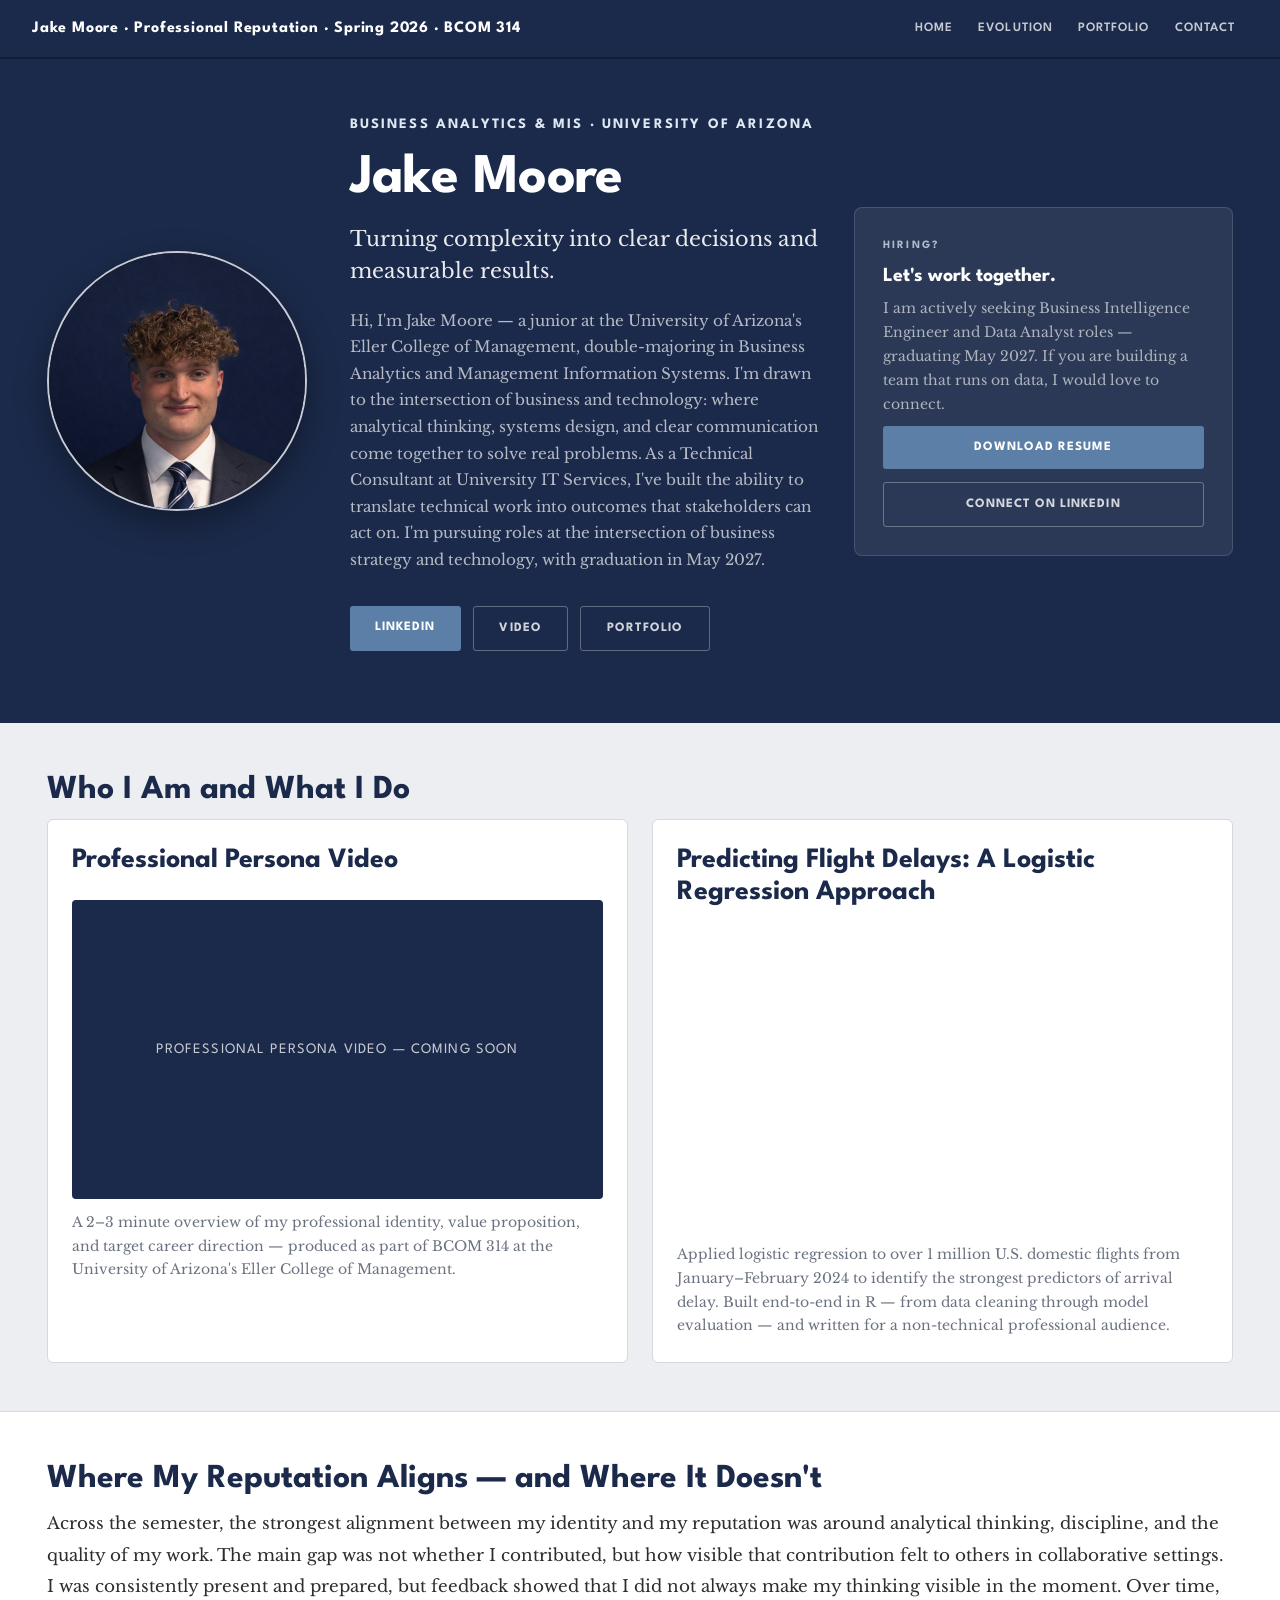
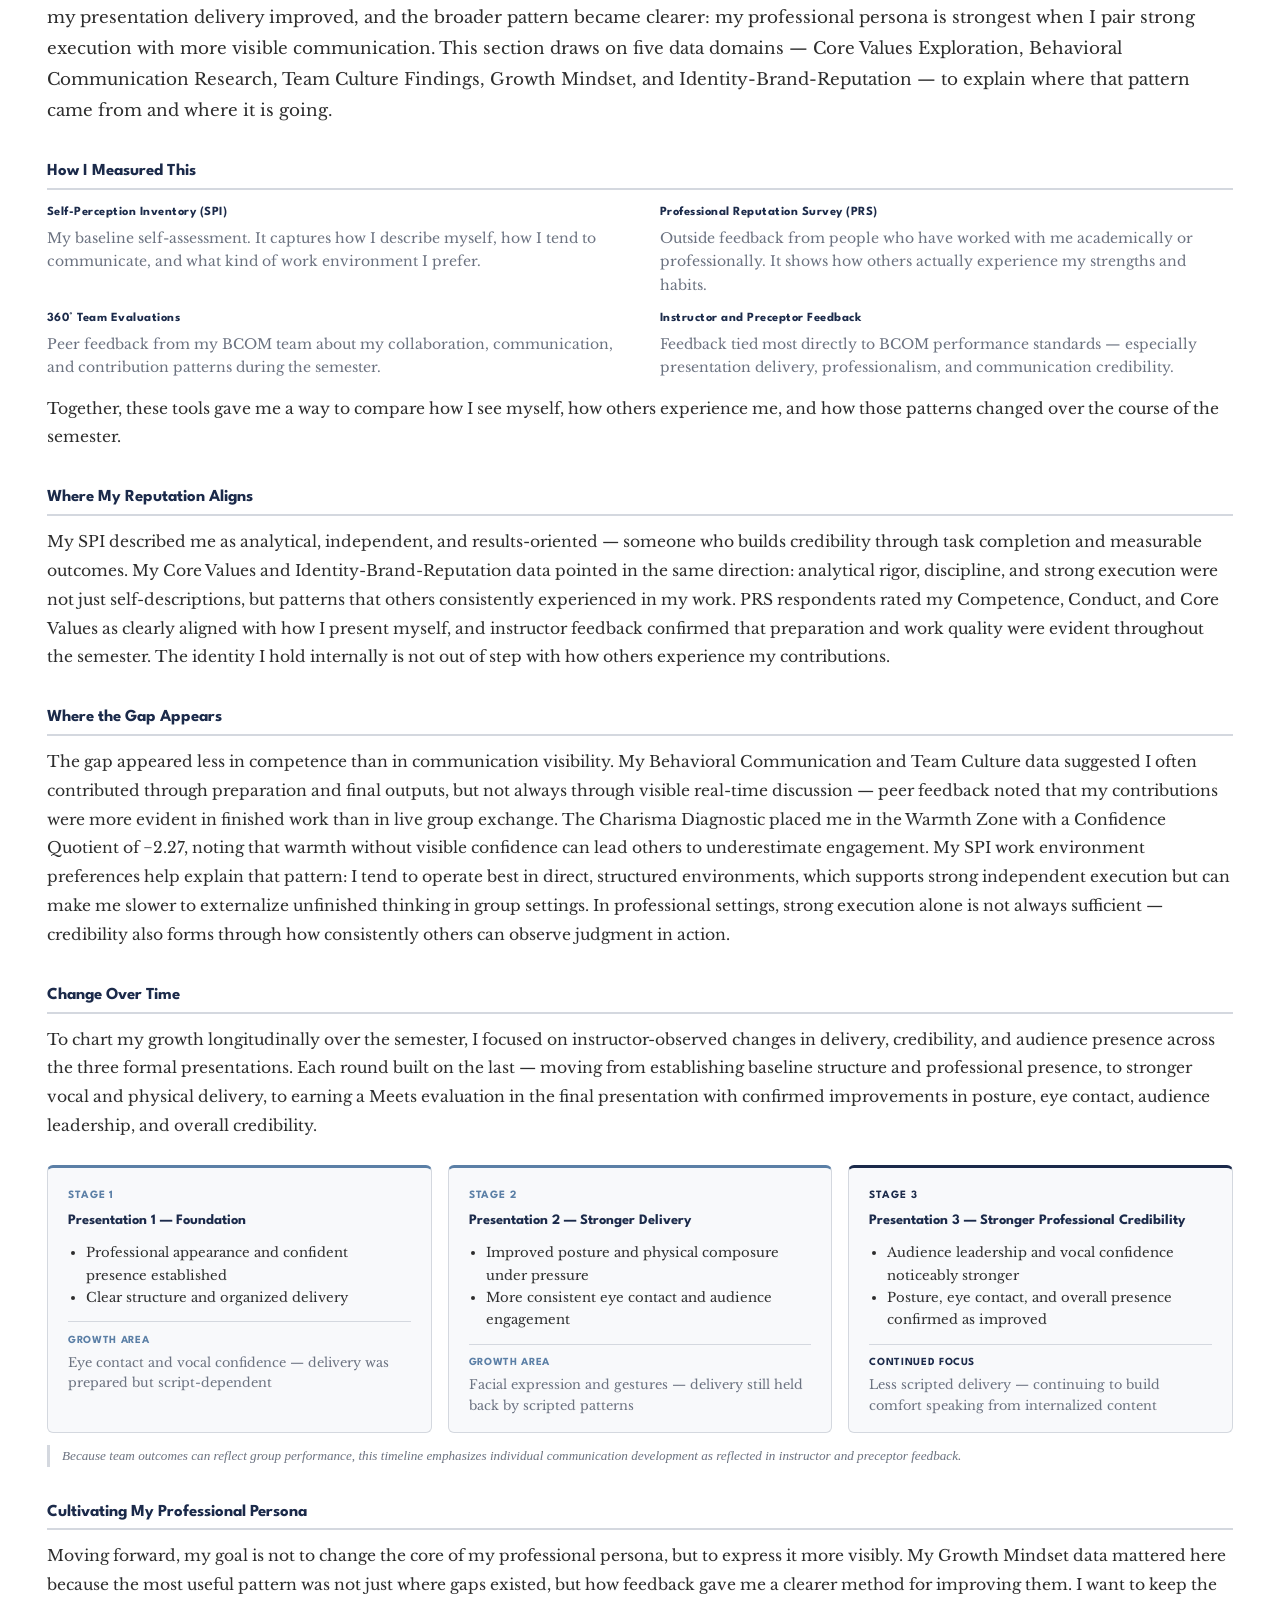
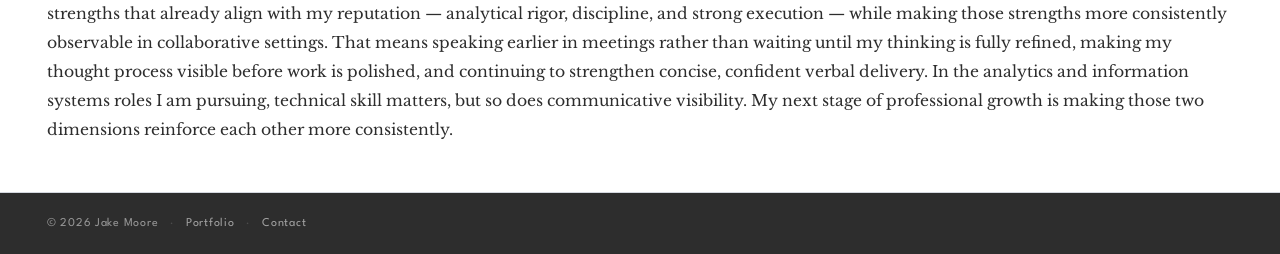
==== commit 5e770ebf: "Updated Persona Wording" ====
--- a/index.html
+++ b/index.html
@@ -136,7 +136,7 @@
 
       <h2 class="section-heading">Where My Reputation Aligns — and Where It Doesn't</h2>
 
-      <p class="evo-essay-lead">Across the semester, the strongest alignment between my identity and my reputation was around analytical thinking, discipline, and the quality of my work. The main gap was not whether I contributed, but how visible that contribution felt to others in collaborative settings. I was consistently present and prepared, but feedback showed that I did not always make my thinking visible in the moment. Over time, my presentation delivery improved, and the broader pattern became clearer: my professional persona is strongest when I pair strong execution with more visible communication.</p>
+      <p class="evo-essay-lead">Across the semester, the strongest alignment between my identity and my reputation was around analytical thinking, discipline, and the quality of my work. The main gap was not whether I contributed, but how visible that contribution felt to others in collaborative settings. I was consistently present and prepared, but feedback showed that I did not always make my thinking visible in the moment. Over time, my presentation delivery improved, and the broader pattern became clearer: my professional persona is strongest when I pair strong execution with more visible communication. This section draws on five data domains — Core Values Exploration, Behavioral Communication Research, Team Culture Findings, Growth Mindset, and Identity-Brand-Reputation — to explain where that pattern came from and where it is going.</p>
 
       <!-- How I Measured This -->
       <h3 class="evo-subsection-heading">How I Measured This</h3>
@@ -158,18 +158,19 @@
           <p>Feedback tied most directly to BCOM performance standards — especially presentation delivery, professionalism, and communication credibility.</p>
         </div>
       </div>
+      <p class="evo-essay-body" style="margin-top:0.9rem;">Together, these tools gave me a way to compare how I see myself, how others experience me, and how those patterns changed over the course of the semester.</p>
 
       <!-- Where My Reputation Aligns -->
       <h3 class="evo-subsection-heading">Where My Reputation Aligns</h3>
-      <p class="evo-essay-body">In my own self-assessment, I described myself as analytical, independent, and results-oriented — someone who builds credibility through task completion and measurable outcomes. That perception generally aligns with how others experienced me. Across the Professional Reputation Survey and instructor feedback, the clearest signal was that people trusted my work quality, my preparation, and my ability to handle complex tasks independently. Core Values, Competence, Treatment of Others, and Conduct were each rated as strong or aligned across multiple feedback sources. The analytical and disciplined identity I hold internally is not out of step with how others experience my contributions.</p>
+      <p class="evo-essay-body">My SPI described me as analytical, independent, and results-oriented — someone who builds credibility through task completion and measurable outcomes. My Core Values and Identity-Brand-Reputation data pointed in the same direction: analytical rigor, discipline, and strong execution were not just self-descriptions, but patterns that others consistently experienced in my work. PRS respondents rated my Competence, Conduct, and Core Values as clearly aligned with how I present myself, and instructor feedback confirmed that preparation and work quality were evident throughout the semester. The identity I hold internally is not out of step with how others experience my contributions.</p>
 
       <!-- Where the Gap Appears -->
       <h3 class="evo-subsection-heading">Where the Gap Appears</h3>
-      <p class="evo-essay-body">The biggest gap in the data was not competence, attendance, or effort — it was visibility. In collaborative settings, I was consistently present and contributing, but I did not always externalize my thinking in the moment. Peer feedback noted that my contributions were more visible in final deliverables than in live discussion. The Charisma Diagnostic placed me in the Warmth Zone, with a Confidence Quotient of &minus;2.27, noting that warmth without visible confidence can lead others to underestimate engagement. The pattern was consistent across sources: strong individual outputs, less legible process. In professional settings, strong execution alone is not always sufficient — people also form impressions based on how clearly and consistently they can observe judgment in action.</p>
+      <p class="evo-essay-body">The gap appeared less in competence than in communication visibility. My Behavioral Communication and Team Culture data suggested I often contributed through preparation and final outputs, but not always through visible real-time discussion — peer feedback noted that my contributions were more evident in finished work than in live group exchange. The Charisma Diagnostic placed me in the Warmth Zone with a Confidence Quotient of &minus;2.27, noting that warmth without visible confidence can lead others to underestimate engagement. My SPI work environment preferences help explain that pattern: I tend to operate best in direct, structured environments, which supports strong independent execution but can make me slower to externalize unfinished thinking in group settings. In professional settings, strong execution alone is not always sufficient — credibility also forms through how consistently others can observe judgment in action.</p>
 
       <!-- Change Over Time -->
       <h3 class="evo-subsection-heading">Change Over Time</h3>
-      <p class="evo-essay-body">Presentation delivery was my clearest area of growth across the semester. Each round built on the last — moving from establishing baseline structure and professional presence, to stronger vocal and physical delivery, to earning a Meets evaluation in the final presentation with confirmed improvements in posture, eye contact, audience leadership, and overall credibility. The progression below reflects what changed in each round based on instructor feedback.</p>
+      <p class="evo-essay-body">To chart my growth longitudinally over the semester, I focused on instructor-observed changes in delivery, credibility, and audience presence across the three formal presentations. Each round built on the last — moving from establishing baseline structure and professional presence, to stronger vocal and physical delivery, to earning a Meets evaluation in the final presentation with confirmed improvements in posture, eye contact, audience leadership, and overall credibility.</p>
 
       <div class="evo-timeline-grid">
 
@@ -213,10 +214,11 @@
         </div>
 
       </div>
+      <p class="evo-timeline-note">Because team outcomes can reflect group performance, this timeline emphasizes individual communication development as reflected in instructor and preceptor feedback.</p>
 
       <!-- Cultivating My Professional Persona -->
       <h3 class="evo-subsection-heading">Cultivating My Professional Persona</h3>
-      <p class="evo-essay-body">Moving forward, my goal is not to change the core of my professional persona, but to express it more visibly. I want to keep the strengths that already align with my reputation — analytical rigor, discipline, and strong execution — while making those strengths more consistently observable in collaborative settings. That means speaking earlier in meetings rather than waiting until my thinking is fully refined, making my thought process more visible before work is polished, and continuing to strengthen concise, confident verbal delivery. In the roles I am pursuing — Business Intelligence Engineer, Data Analyst — technical skill matters, but so does communicative visibility. My next stage of professional growth is making those two dimensions reinforce each other more consistently.</p>
+      <p class="evo-essay-body">Moving forward, my goal is not to change the core of my professional persona, but to express it more visibly. My Growth Mindset data mattered here because the most useful pattern was not just where gaps existed, but how feedback gave me a clearer method for improving them. I want to keep the strengths that already align with my reputation — analytical rigor, discipline, and strong execution — while making those strengths more consistently observable in collaborative settings. That means speaking earlier in meetings rather than waiting until my thinking is fully refined, making my thought process visible before work is polished, and continuing to strengthen concise, confident verbal delivery. In the analytics and information systems roles I am pursuing, technical skill matters, but so does communicative visibility. My next stage of professional growth is making those two dimensions reinforce each other more consistently.</p>
 
     </div>
   </section>
--- a/styles.css
+++ b/styles.css
@@ -509,6 +509,17 @@
 
 .evo-timeline-card--final .evo-growth-label {
   color: var(--navy);
+}
+
+.evo-timeline-note {
+  font-family: 'Libre Baskerville', Georgia, serif;
+  font-size: 0.825rem;
+  color: var(--text-muted);
+  font-style: italic;
+  line-height: 1.65;
+  margin-top: 0.75rem;
+  border-left: 3px solid var(--border);
+  padding-left: 0.75rem;
 }
 
 
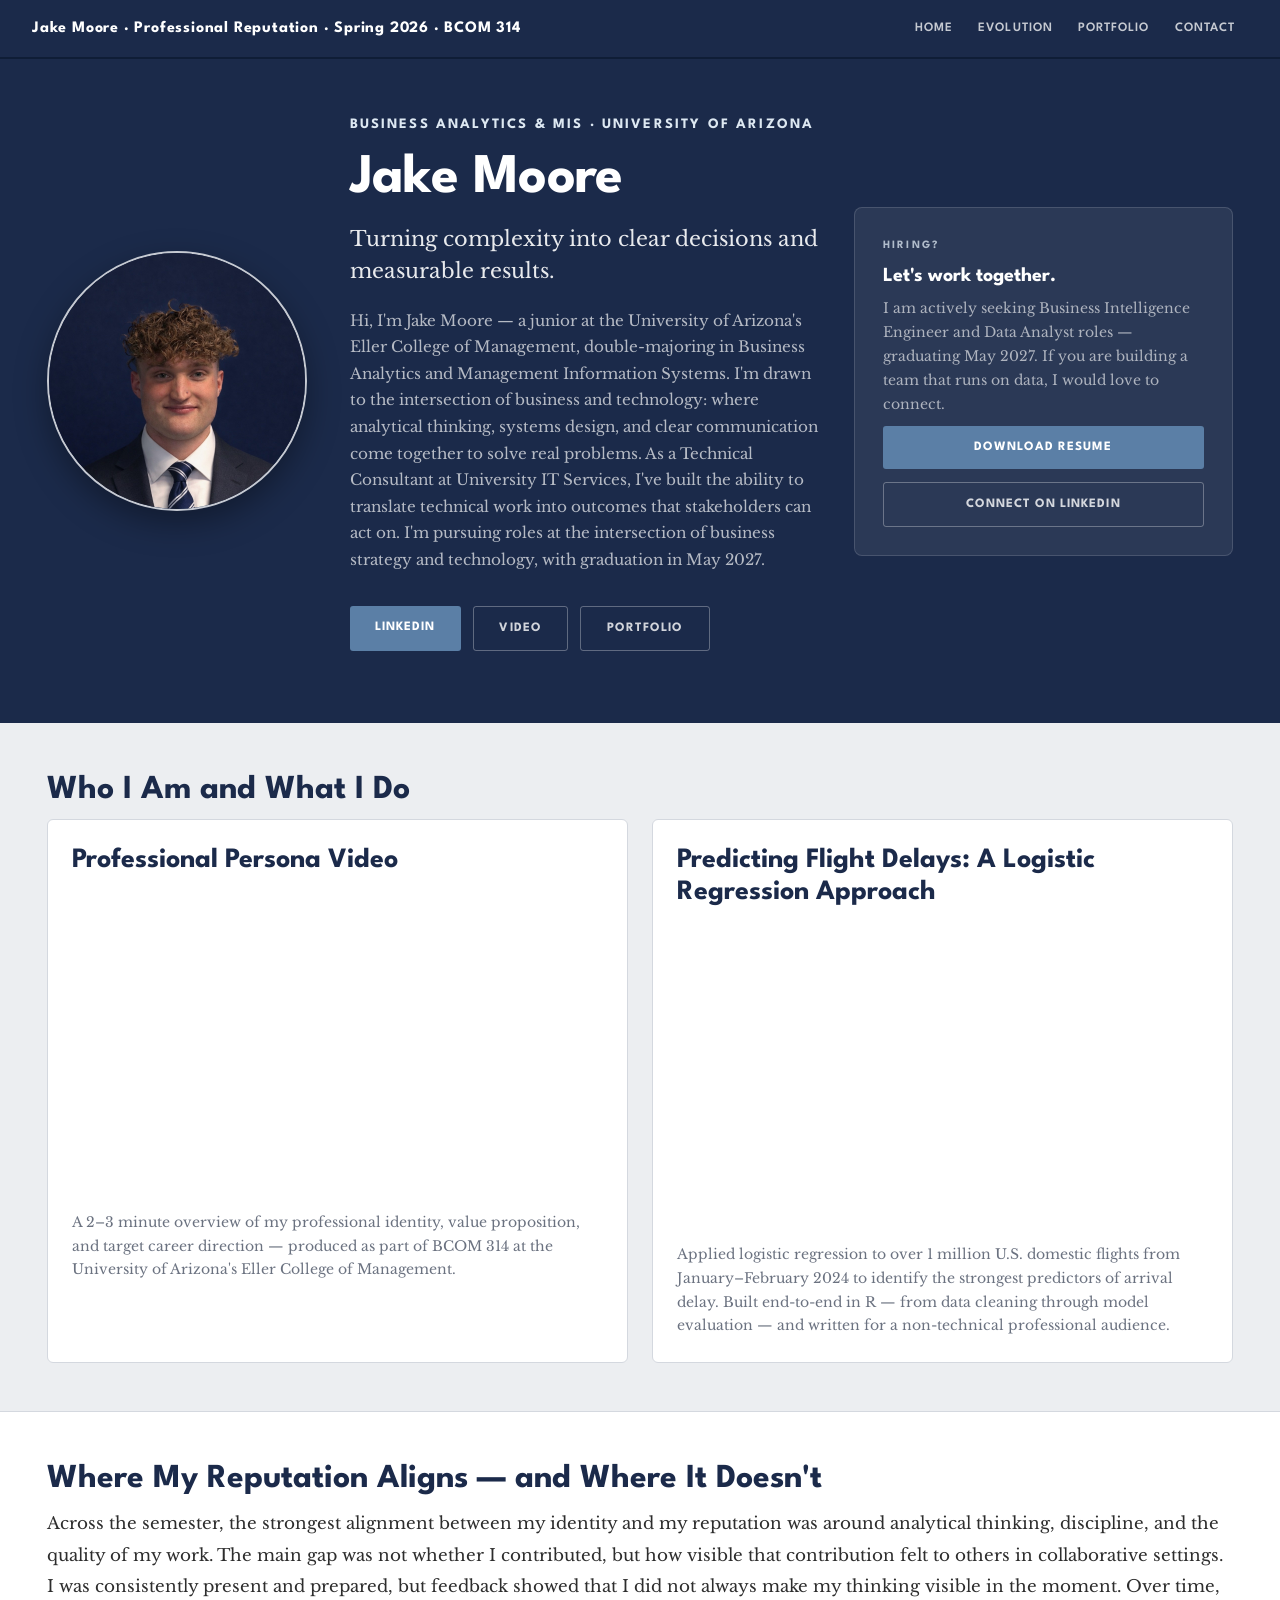
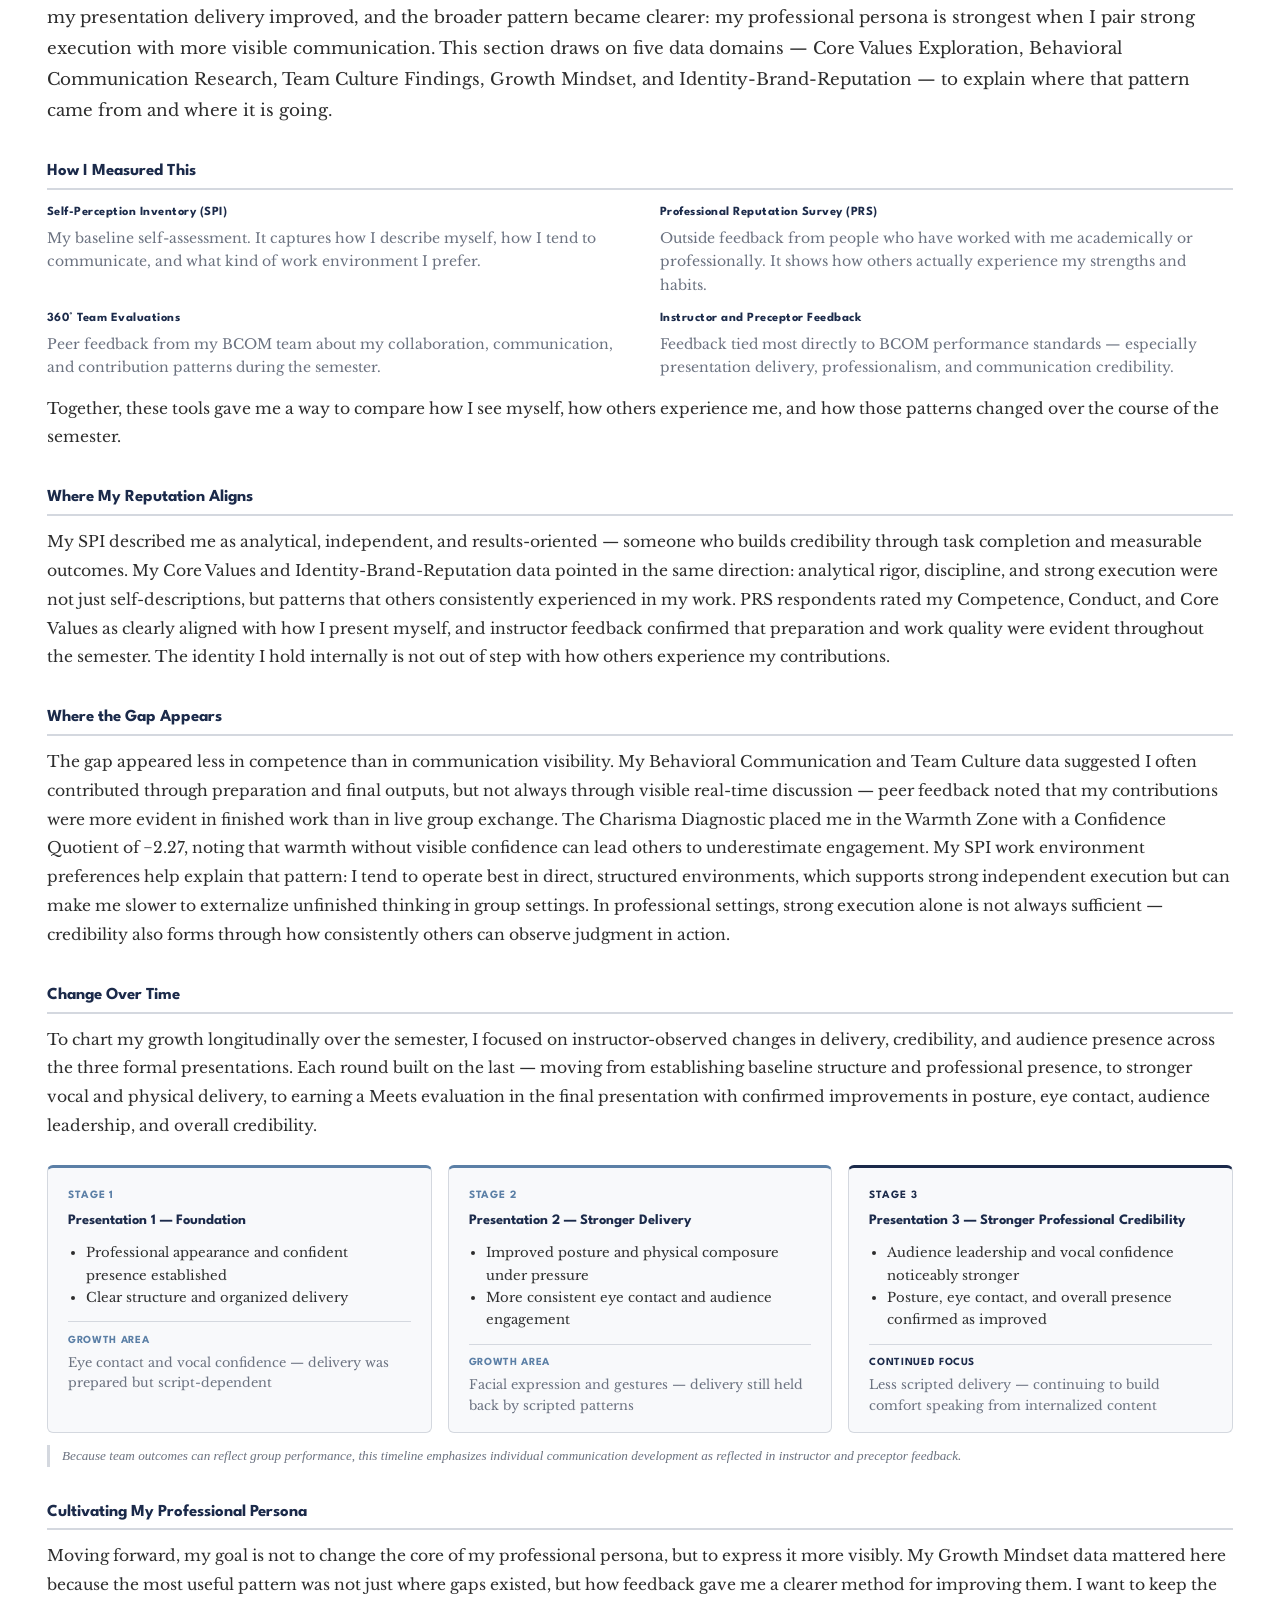
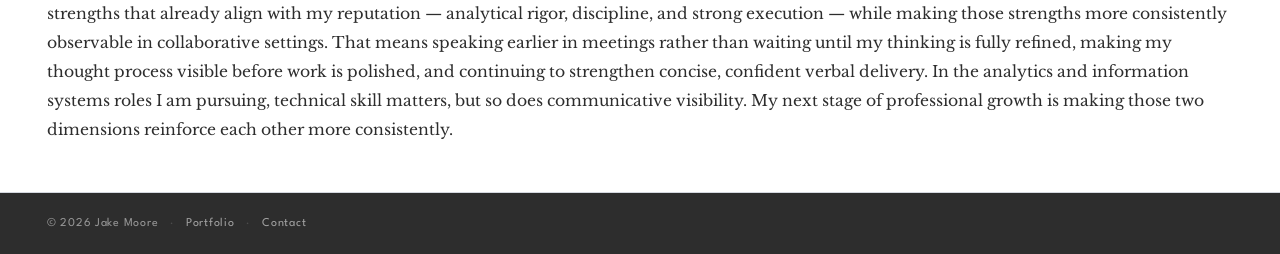
==== commit bafd8b77: "Added Persona Video" ====
--- a/index.html
+++ b/index.html
@@ -102,10 +102,8 @@
         <div>
           <div class="video-card">
             <h3 class="video-card-heading">Professional Persona Video</h3>
-            <div class="ratio ratio-16x9" style="background: #1B2A4A; border-radius: 4px; overflow: hidden; display: flex; align-items: center; justify-content: center;">
-              <div style="display: flex; align-items: center; justify-content: center; width: 100%; height: 100%;">
-                <p style="color: rgba(255,255,255,0.75); font-family: 'League Spartan', sans-serif; font-size: 0.9rem; letter-spacing: 0.08em; text-transform: uppercase; text-align: center; padding: 2rem; margin: 0;">Professional Persona Video — Coming Soon</p>
-              </div>
+            <div class="ratio ratio-16x9">
+              <iframe src="https://www.youtube.com/embed/9YYv96tLeZg?si=Ii6nUvOflyHa9fxR" title="YouTube video player" frameborder="0" allow="accelerometer; autoplay; clipboard-write; encrypted-media; gyroscope; picture-in-picture; web-share" referrerpolicy="strict-origin-when-cross-origin" allowfullscreen></iframe>
             </div>
             <p class="video-card-body">A 2–3 minute overview of my professional identity, value proposition, and target career direction — produced as part of BCOM 314 at the University of Arizona's Eller College of Management.</p>
           </div>
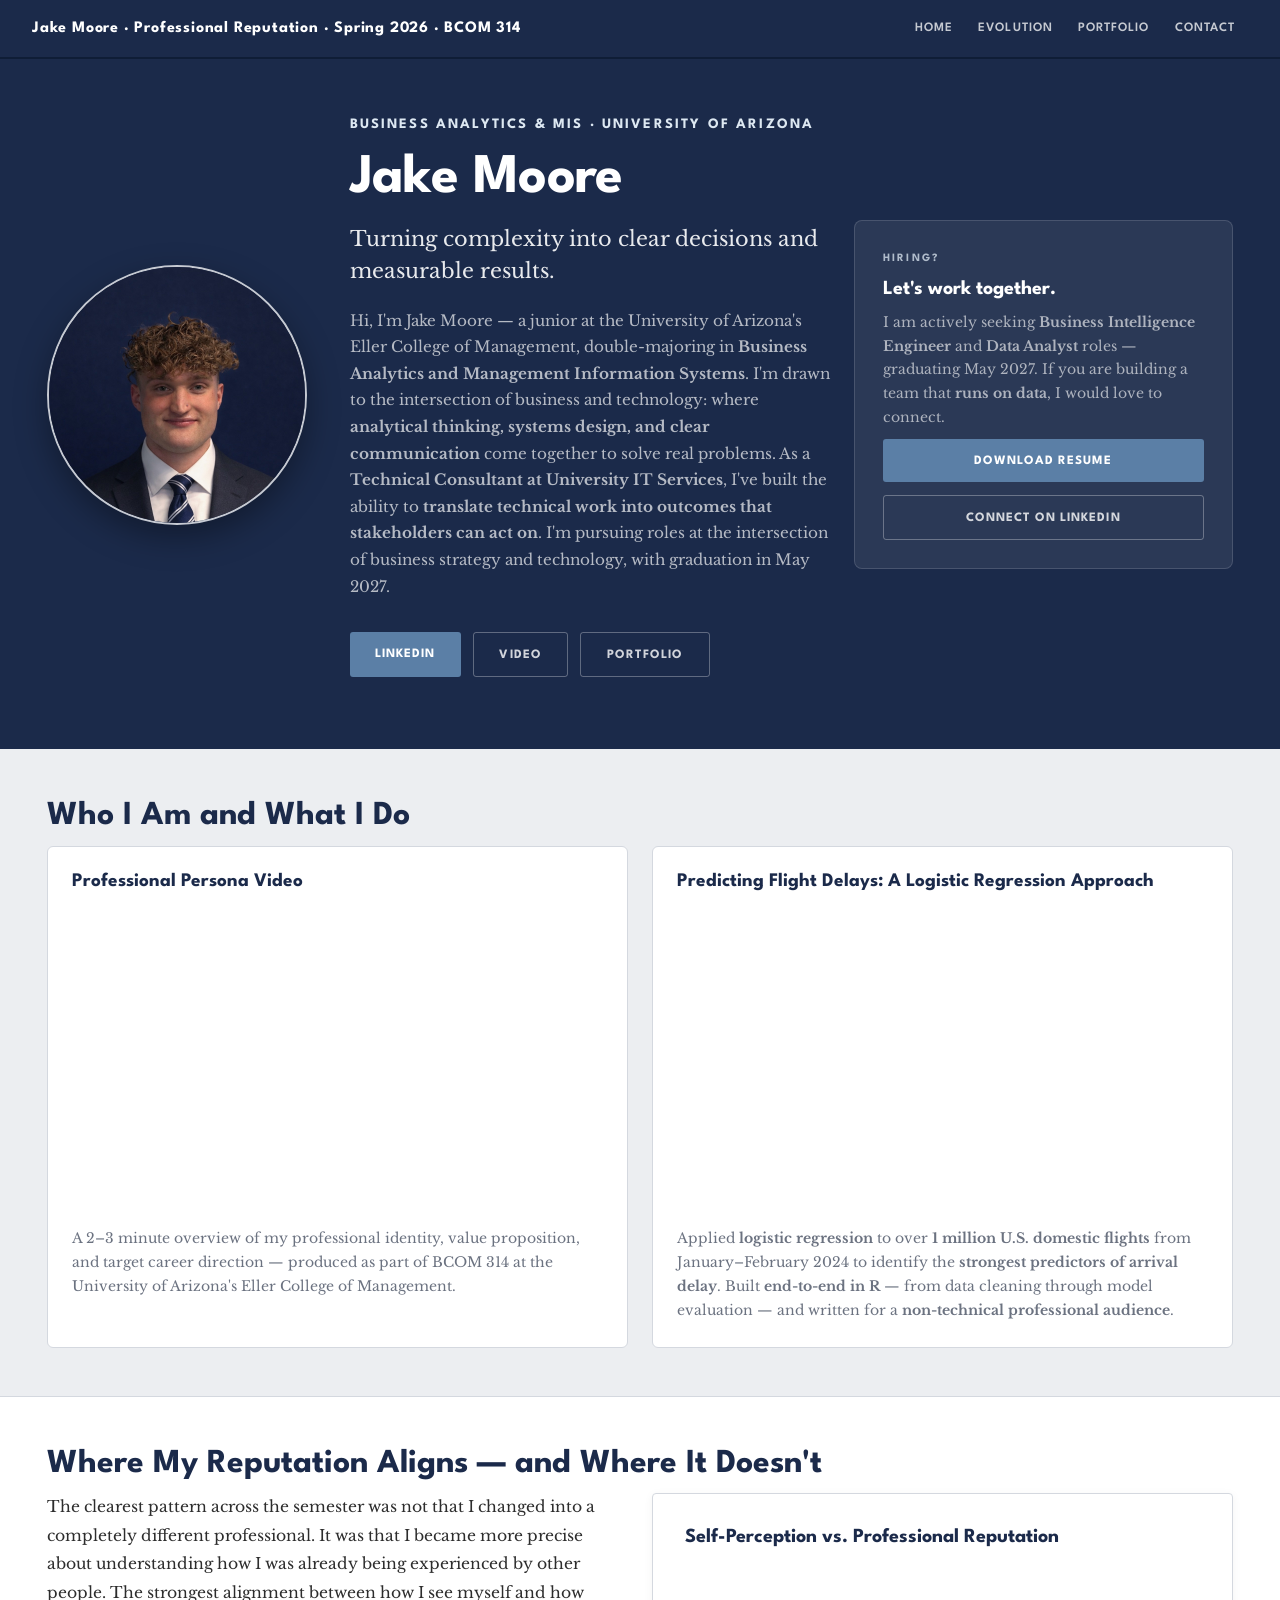
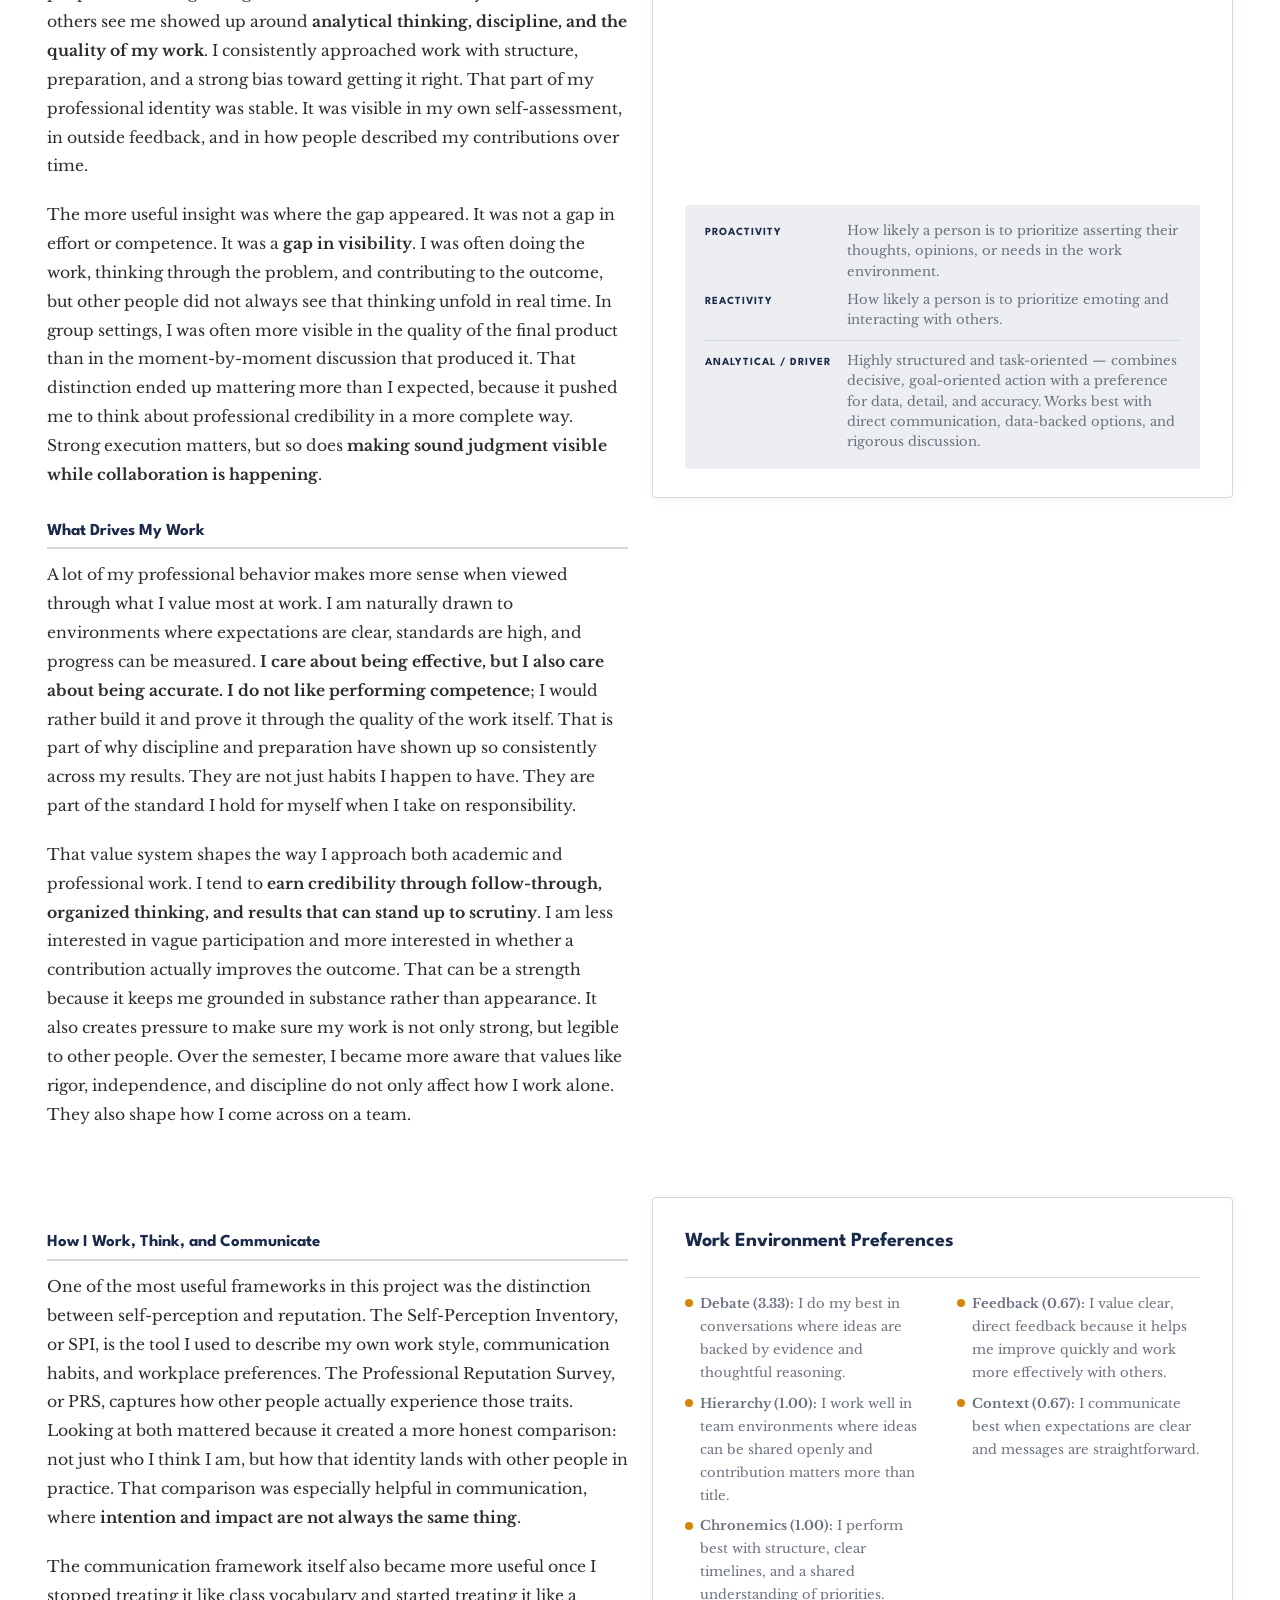
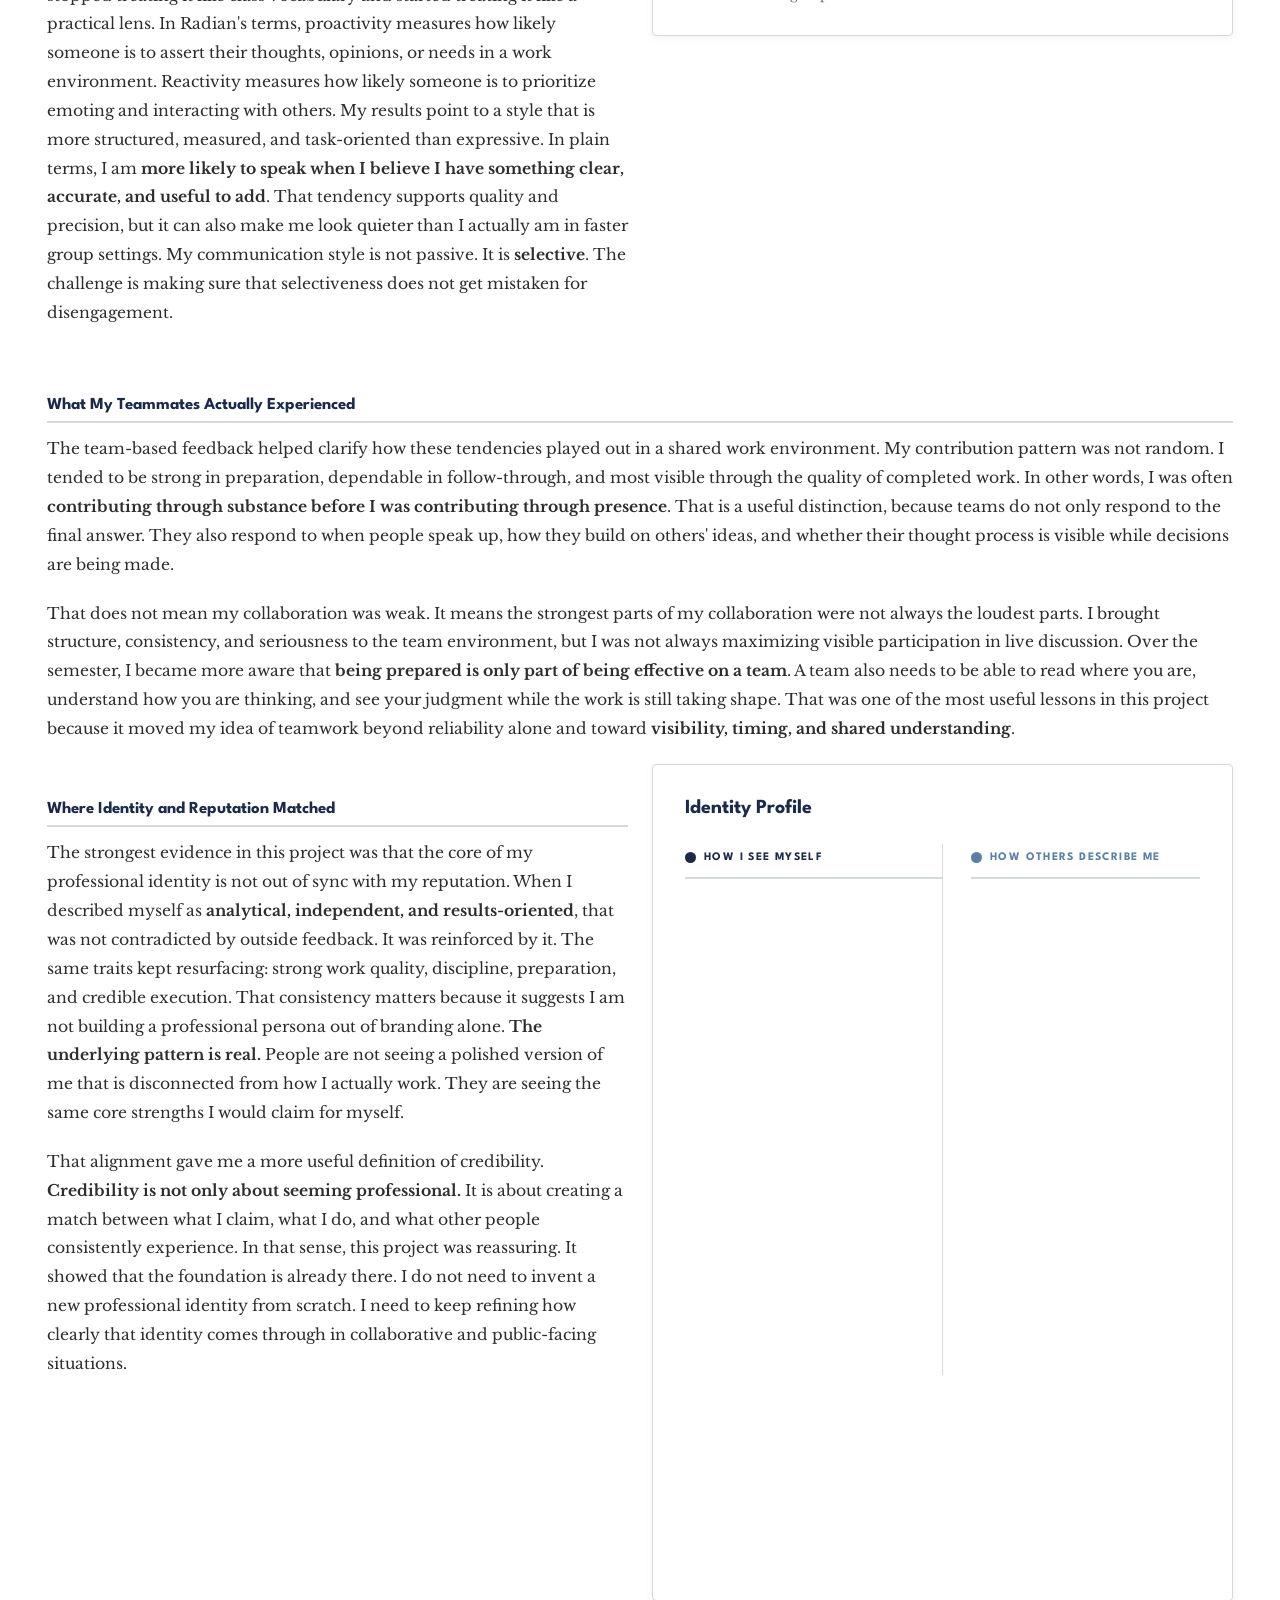
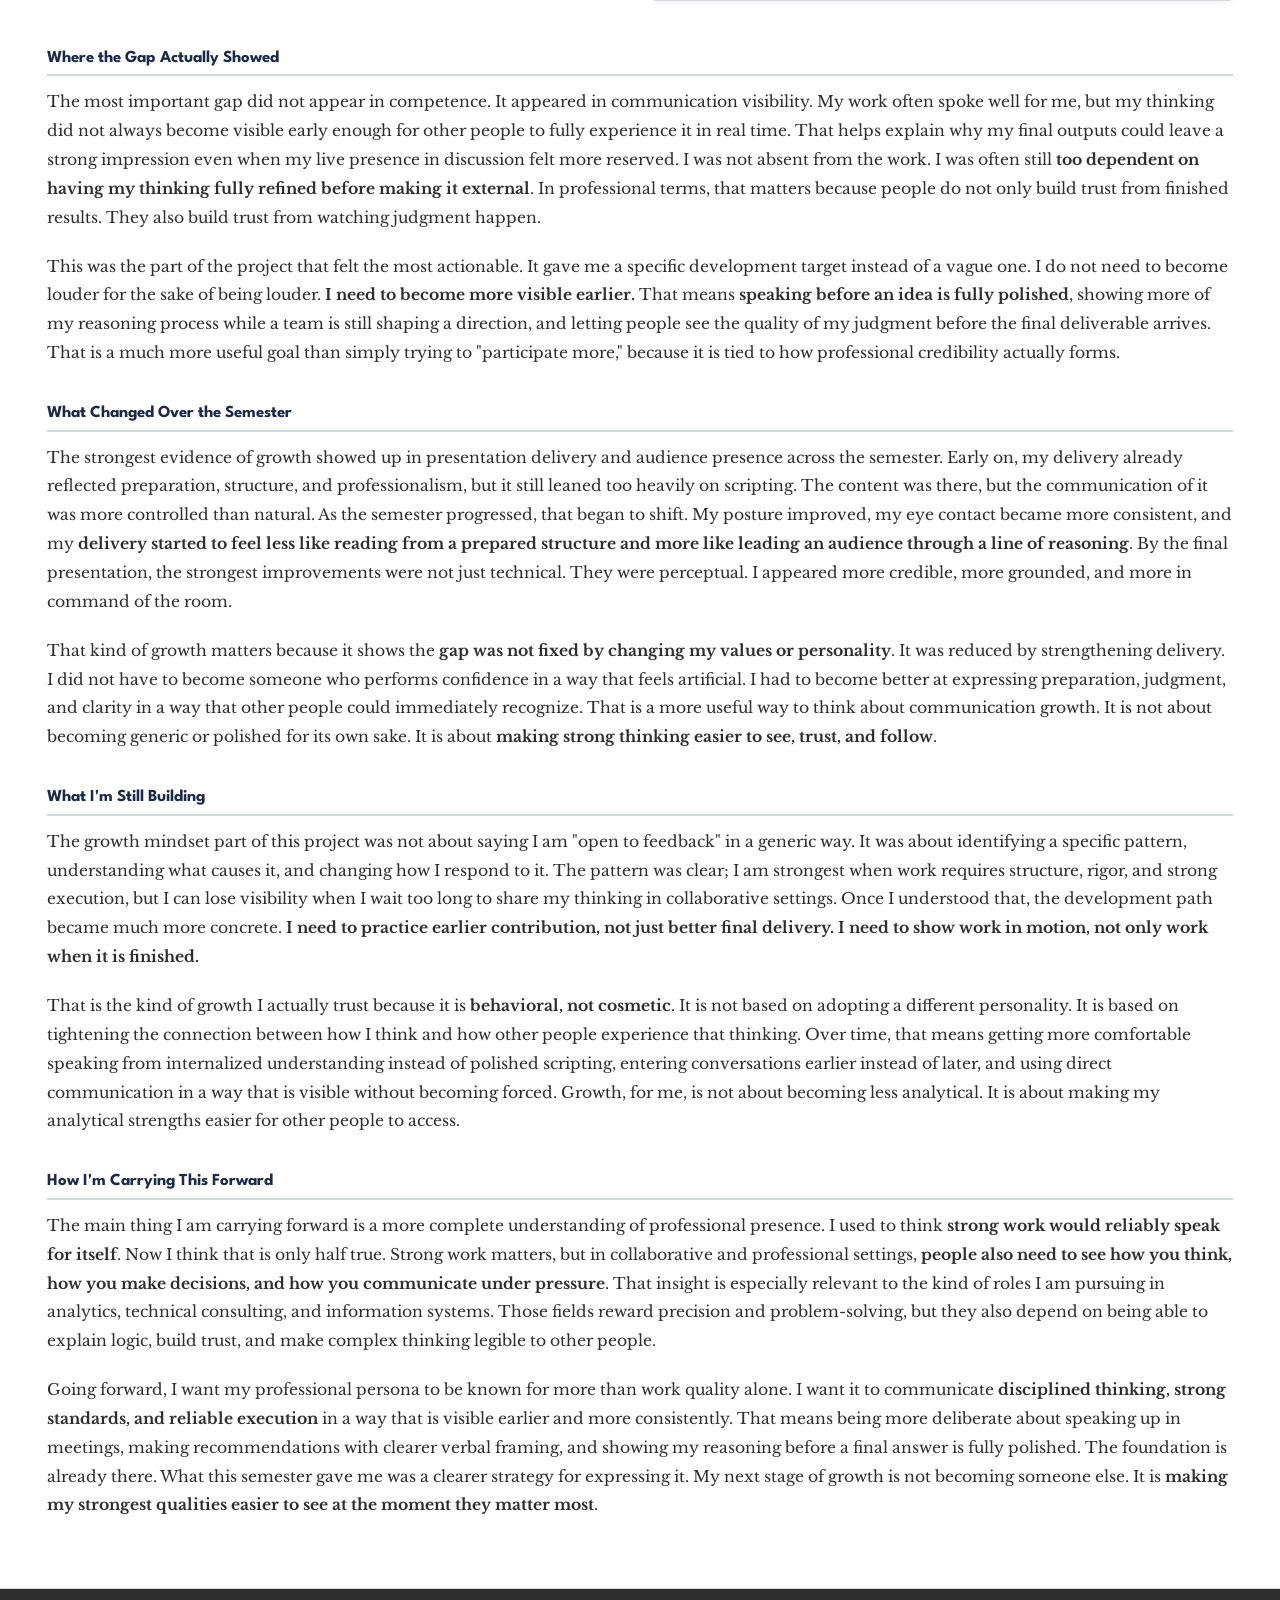
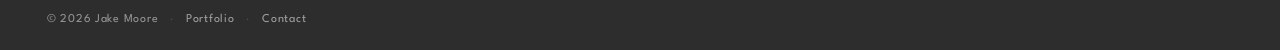
==== commit 9c79741e: "Updated Evolution" ====
--- a/index.html
+++ b/index.html
@@ -26,9 +26,240 @@
   <link href="https://fonts.googleapis.com/css2?family=League+Spartan:wght@400;600;700&family=Libre+Baskerville:ital,wght@0,400;0,700;1,400&display=swap" rel="stylesheet">
   <link rel="stylesheet" href="https://cdnjs.cloudflare.com/ajax/libs/font-awesome/6.5.2/css/all.min.css" integrity="sha512-SnH5WK+bZxgPHs44uWIX+LLJAJ9/2PkPKZ5QiAj6Ta86w+fsb2TkcmfRyVX3pBnMFcV7oQPJkl9QevSCWr3W6A==" crossorigin="anonymous" referrerpolicy="no-referrer" />
   <link rel="stylesheet" href="styles.css">
+  <script src="https://d3js.org/d3.v7.min.js"></script>
+  <style>
+    /* ── Evolution paragraph spacing ────────────────────────── */
+    .evo-essay-body {
+      margin-bottom: 1.25rem;
+    }
+
+    /* ── Viz: CSS variables extension ──────────────────────── */
+    :root {
+      --white:  #FFFFFF;
+      --orange: #D4850A;
+    }
+
+    /* ── Tooltip ─────────────────────────────────────────────── */
+    #tooltip {
+      position: fixed;
+      pointer-events: none;
+      background: var(--navy);
+      color: var(--white);
+      font-family: 'League Spartan', sans-serif;
+      font-size: 0.82rem;
+      line-height: 1.5;
+      padding: 0.55rem 0.85rem;
+      border-radius: 3px;
+      opacity: 0;
+      transition: opacity 0.12s ease;
+      z-index: 9999;
+      max-width: 260px;
+    }
+    #tooltip.visible { opacity: 1; }
+
+    /* ── Viz section card ────────────────────────────────────── */
+    .viz-section {
+      background: var(--white);
+      border: 1px solid var(--border);
+      border-radius: 4px;
+      padding: 2rem 2rem 1.75rem;
+      margin-bottom: 0;
+      box-shadow: 0 2px 10px rgba(0,0,0,0.05);
+    }
+    .viz-header h2 {
+      font-size: 1.25rem;
+      margin-bottom: 1.5rem;
+    }
+
+    /* ── Visual 1 — Identity Profile ────────────────────────── */
+    .adj-grid {
+      display: grid;
+      grid-template-columns: 1fr 1px 1fr;
+      gap: 0 0;
+      margin-bottom: 1.5rem;
+    }
+    .adj-col { padding: 0.25rem 0; }
+    .adj-col:last-child { padding-left: 1.75rem; }
+    .adj-col-header {
+      font-family: 'League Spartan', sans-serif;
+      font-size: 0.72rem;
+      font-weight: 700;
+      letter-spacing: 0.12em;
+      text-transform: uppercase;
+      display: flex;
+      align-items: center;
+      gap: 0.5rem;
+      margin-bottom: 1rem;
+      padding-bottom: 0.55rem;
+      border-bottom: 2px solid var(--border);
+    }
+    .adj-col-dot { width: 11px; height: 11px; border-radius: 50%; flex-shrink: 0; }
+    .adj-sep { background: var(--border); }
+    .adj-pills-wrap { display: flex; flex-wrap: wrap; gap: 0.55rem; }
+    .apill {
+      font-family: 'League Spartan', sans-serif;
+      font-weight: 700;
+      text-transform: uppercase;
+      letter-spacing: 0.05em;
+      border-radius: 3px;
+      display: inline-block;
+      opacity: 0;
+      transform: translateY(10px);
+      transition: opacity 0.4s ease, transform 0.4s ease, box-shadow 0.2s ease;
+    }
+    .apill.visible { opacity: 1; transform: translateY(0); }
+    .apill:hover { transform: translateY(-2px) !important; box-shadow: 0 5px 16px rgba(0,0,0,0.13); }
+    .apill-self     { font-size: 0.84rem; padding: 0.42rem 0.95rem; background: var(--navy);       color: var(--white); }
+    .apill-primary  { font-size: 0.84rem; padding: 0.42rem 0.95rem; background: var(--steel);      color: var(--white); }
+    .apill-secondary{ font-size: 0.79rem; padding: 0.38rem 0.85rem; background: var(--steel-light);color: var(--navy);  border: 1px solid var(--steel); }
+    .apill-group-label {
+      width: 100%;
+      font-family: 'League Spartan', sans-serif;
+      font-size: 0.62rem;
+      font-weight: 600;
+      letter-spacing: 0.1em;
+      text-transform: uppercase;
+      color: var(--text-muted);
+      margin: 0.55rem 0 0.2rem;
+    }
+    .adj-strengths {
+      padding-top: 1.35rem;
+      border-top: 1px solid var(--border);
+      opacity: 0;
+      transform: translateY(14px);
+      transition: opacity 0.55s ease, transform 0.55s ease;
+    }
+    .adj-strengths.visible { opacity: 1; transform: translateY(0); }
+    .adj-strengths-label {
+      font-family: 'League Spartan', sans-serif;
+      font-size: 0.68rem;
+      font-weight: 700;
+      letter-spacing: 0.12em;
+      text-transform: uppercase;
+      color: var(--text-muted);
+      margin-bottom: 0.7rem;
+    }
+    .tag-cluster { display: flex; flex-wrap: wrap; gap: 0.5rem; }
+    .strength-tag {
+      font-family: 'League Spartan', sans-serif;
+      font-size: 0.76rem;
+      font-weight: 600;
+      letter-spacing: 0.05em;
+      text-transform: uppercase;
+      padding: 0.36rem 0.88rem;
+      background: var(--steel-light);
+      color: var(--navy);
+      border: 1px solid var(--steel);
+      border-radius: 2px;
+    }
+
+    /* ── Visual 2 — Self vs Others ───────────────────────────── */
+    #chart-v2 svg { width: 100%; height: auto; display: block; }
+    .gap-panel {
+      display: grid;
+      grid-template-columns: 1fr auto 1fr;
+      gap: 0;
+      margin-top: 1.5rem;
+      padding-top: 1.5rem;
+      border-top: 1px solid var(--border);
+      opacity: 0;
+      transform: translateY(16px);
+      transition: opacity 0.55s ease, transform 0.55s ease;
+    }
+    .gap-panel.visible { opacity: 1; transform: translateY(0); }
+    .gp-col { padding: 1.1rem 1.3rem; border-radius: 3px; }
+    .gp-self   { background: rgba(27,42,74,0.05);   border-left:  3px solid var(--navy);  }
+    .gp-others { background: rgba(91,127,166,0.08); border-right: 3px solid var(--steel); }
+    .gp-header { font-family: 'League Spartan', sans-serif; font-size: 0.9rem; font-weight: 700; margin-bottom: 0.15rem; }
+    .gp-self .gp-header   { color: var(--navy);  }
+    .gp-others .gp-header { color: var(--steel); }
+    .gp-row {
+      display: flex;
+      justify-content: space-between;
+      font-family: 'League Spartan', sans-serif;
+      font-size: 0.84rem;
+      color: var(--text-muted);
+      padding: 0.22rem 0;
+      border-bottom: 1px solid var(--border);
+    }
+    .gp-val { font-weight: 700; }
+    .gp-self .gp-val   { color: var(--navy);  }
+    .gp-others .gp-val { color: var(--steel); }
+    .gp-style { font-family: 'League Spartan', sans-serif; font-size: 0.95rem; font-weight: 700; margin-top: 0.6rem; }
+    .gp-self .gp-style   { color: var(--navy);  }
+    .gp-others .gp-style { color: var(--steel); }
+    .gp-arrow {
+      display: flex;
+      flex-direction: column;
+      align-items: center;
+      justify-content: center;
+      padding: 0.75rem 1.5rem;
+      gap: 0.1rem;
+    }
+    .gp-delta       { font-family: 'League Spartan', sans-serif; font-size: 1.55rem; font-weight: 700; color: var(--steel); text-align: center; line-height: 1; }
+    .gp-arrow-icon  { font-size: 1.5rem; color: var(--border); line-height: 1.2; }
+    .gp-delta-label {
+      font-family: 'League Spartan', sans-serif;
+      font-size: 0.6rem;
+      font-weight: 600;
+      letter-spacing: 0.1em;
+      text-transform: uppercase;
+      color: var(--text-muted);
+      text-align: center;
+    }
+
+    /* ── Visual 3 — Work Environment Preferences ─────────────── */
+    #chart-v3 svg { width: 100%; height: auto; display: block; }
+    .ann-grid {
+      display: grid;
+      grid-template-columns: 1fr 1fr;
+      gap: 0.5rem 1.75rem;
+      margin-top: 1.1rem;
+      padding-top: 0.9rem;
+      border-top: 1px solid var(--border);
+    }
+    .ann-item { display: flex; align-items: flex-start; gap: 0.45rem; font-size: 0.82rem; color: var(--text-muted); }
+    .ann-dot  { width: 8px; height: 8px; border-radius: 50%; background: var(--orange); flex-shrink: 0; margin-top: 0.38rem; }
+
+    /* ── Axis definition note ─────────────────────────────────── */
+    .style-note {
+      margin-top: 1.25rem;
+      padding: 1rem 1.25rem;
+      background: var(--light-gray);
+      border-radius: 3px;
+      display: flex;
+      flex-direction: column;
+      gap: 0.5rem;
+    }
+    .sn-row { display: flex; align-items: baseline; gap: 0.85rem; }
+    .sn-term {
+      font-family: 'League Spartan', sans-serif;
+      font-size: 0.68rem;
+      font-weight: 700;
+      letter-spacing: 0.09em;
+      text-transform: uppercase;
+      color: var(--navy);
+      white-space: nowrap;
+      min-width: 128px;
+    }
+    .sn-def     { font-family: 'Libre Baskerville', serif; font-size: 0.82rem; color: var(--text-muted); line-height: 1.55; }
+    .sn-divider { height: 1px; background: var(--border); margin: 0.1rem 0; }
+
+    /* ── Viz responsive ───────────────────────────────────────── */
+    @media (max-width: 640px) {
+      .adj-grid { grid-template-columns: 1fr; }
+      .adj-sep  { display: none; }
+      .adj-col:last-child { padding-left: 0; padding-top: 1.25rem; border-top: 1px solid var(--border); }
+      .gap-panel { grid-template-columns: 1fr; }
+      .gp-arrow  { flex-direction: row; padding: 1rem 0; }
+      .ann-grid  { grid-template-columns: 1fr; }
+    }
+  </style>
 </head>
 
 <body>
+
+<div id="tooltip"></div>
 
   <!-- ── Navbar ── -->
   <nav class="navbar navbar-expand-lg navbar-dark fixed-top">
@@ -66,7 +297,7 @@
           <p class="hero-eyebrow">Business Analytics &amp; MIS · University of Arizona</p>
           <h1 class="hero-name">Jake Moore</h1>
           <p class="hero-tagline">Turning complexity into clear decisions and measurable results.</p>
-          <p class="hero-body">Hi, I'm Jake Moore — a junior at the University of Arizona's Eller College of Management, double-majoring in Business Analytics and Management Information Systems. I'm drawn to the intersection of business and technology: where analytical thinking, systems design, and clear communication come together to solve real problems. As a Technical Consultant at University IT Services, I've built the ability to translate technical work into outcomes that stakeholders can act on. I'm pursuing roles at the intersection of business strategy and technology, with graduation in May 2027.</p>
+          <p class="hero-body">Hi, I'm Jake Moore — a junior at the University of Arizona's Eller College of Management, double-majoring in <strong>Business Analytics and Management Information Systems</strong>. I'm drawn to the intersection of business and technology: where <strong>analytical thinking, systems design, and clear communication</strong> come together to solve real problems. As a <strong>Technical Consultant at University IT Services</strong>, I've built the ability to <strong>translate technical work into outcomes that stakeholders can act on</strong>. I'm pursuing roles at the intersection of business strategy and technology, with graduation in May 2027.</p>
           <div class="hero-links">
             <a class="btn-hero-primary" href="https://www.linkedin.com/in/jake-moore74/" target="_blank" rel="noopener">LinkedIn</a>
             <a class="btn-hero-secondary" href="#video">Video</a>
@@ -79,8 +310,8 @@
           <div class="hero-resume-card">
             <p class="hero-resume-label">Hiring?</p>
             <h2 class="hero-resume-heading">Let's work together.</h2>
-            <p class="hero-resume-body">I am actively seeking Business Intelligence Engineer and Data Analyst roles — graduating May 2027. If you are building a team that runs on data, I would love to connect.</p>
-            <a class="btn-hero-primary" href="JakeMoore_Resume2026.pdf" target="_blank" rel="noopener" style="display:block; text-align:center;">Download Resume</a>
+            <p class="hero-resume-body">I am actively seeking <strong>Business Intelligence Engineer</strong> and <strong>Data Analyst</strong> roles — graduating May 2027. If you are building a team that <strong>runs on data</strong>, I would love to connect.</p>
+            <a class="btn-hero-primary" href="JakeMoore_Resume_April.pdf" target="_blank" rel="noopener" style="display:block; text-align:center;">Download Resume</a>
             <a class="btn-hero-secondary" href="https://www.linkedin.com/in/jake-moore74/" target="_blank" rel="noopener" style="display:block; margin-top: 0.2rem; text-align:center;">Connect on LinkedIn</a>
           </div>
         </div>
@@ -118,7 +349,7 @@
                 allow="accelerometer; autoplay; clipboard-write; encrypted-media; gyroscope; picture-in-picture"
                 referrerpolicy="strict-origin-when-cross-origin" allowfullscreen></iframe>
             </div>
-            <p class="video-card-body">Applied logistic regression to over 1 million U.S. domestic flights from January–February 2024 to identify the strongest predictors of arrival delay. Built end-to-end in R — from data cleaning through model evaluation — and written for a non-technical professional audience.</p>
+            <p class="video-card-body">Applied <strong>logistic regression</strong> to over <strong>1 million U.S. domestic flights</strong> from January–February 2024 to identify the <strong>strongest predictors of arrival delay</strong>. Built <strong>end-to-end in R</strong> — from data cleaning through model evaluation — and written for a <strong>non-technical professional audience</strong>.</p>
           </div>
         </div>
 
@@ -134,89 +365,189 @@
 
       <h2 class="section-heading">Where My Reputation Aligns — and Where It Doesn't</h2>
 
-      <p class="evo-essay-lead">Across the semester, the strongest alignment between my identity and my reputation was around analytical thinking, discipline, and the quality of my work. The main gap was not whether I contributed, but how visible that contribution felt to others in collaborative settings. I was consistently present and prepared, but feedback showed that I did not always make my thinking visible in the moment. Over time, my presentation delivery improved, and the broader pattern became clearer: my professional persona is strongest when I pair strong execution with more visible communication. This section draws on five data domains — Core Values Exploration, Behavioral Communication Research, Team Culture Findings, Growth Mindset, and Identity-Brand-Reputation — to explain where that pattern came from and where it is going.</p>
-
-      <!-- How I Measured This -->
-      <h3 class="evo-subsection-heading">How I Measured This</h3>
-      <div class="evo-measure-grid">
-        <div class="evo-measure-item">
-          <strong>Self-Perception Inventory (SPI)</strong>
-          <p>My baseline self-assessment. It captures how I describe myself, how I tend to communicate, and what kind of work environment I prefer.</p>
-        </div>
-        <div class="evo-measure-item">
-          <strong>Professional Reputation Survey (PRS)</strong>
-          <p>Outside feedback from people who have worked with me academically or professionally. It shows how others actually experience my strengths and habits.</p>
-        </div>
-        <div class="evo-measure-item">
-          <strong>360&deg; Team Evaluations</strong>
-          <p>Peer feedback from my BCOM team about my collaboration, communication, and contribution patterns during the semester.</p>
-        </div>
-        <div class="evo-measure-item">
-          <strong>Instructor and Preceptor Feedback</strong>
-          <p>Feedback tied most directly to BCOM performance standards — especially presentation delivery, professionalism, and communication credibility.</p>
+      <!-- Row 1: Intro + What Drives My Work (left) | Visual 2 (right)
+           Grouping both sections in the left column matches the tall visual's height. -->
+      <div class="row align-items-start g-4 mb-5">
+        <div class="col-lg-6">
+          <p class="evo-essay-body">The clearest pattern across the semester was not that I changed into a completely different professional. It was that I became more precise about understanding how I was already being experienced by other people. The strongest alignment between how I see myself and how others see me showed up around <strong>analytical thinking, discipline, and the quality of my work</strong>. I consistently approached work with structure, preparation, and a strong bias toward getting it right. That part of my professional identity was stable. It was visible in my own self-assessment, in outside feedback, and in how people described my contributions over time.</p>
+          <p class="evo-essay-body">The more useful insight was where the gap appeared. It was not a gap in effort or competence. It was a <strong>gap in visibility</strong>. I was often doing the work, thinking through the problem, and contributing to the outcome, but other people did not always see that thinking unfold in real time. In group settings, I was often more visible in the quality of the final product than in the moment-by-moment discussion that produced it. That distinction ended up mattering more than I expected, because it pushed me to think about professional credibility in a more complete way. Strong execution matters, but so does <strong>making sound judgment visible while collaboration is happening</strong>.</p>
+          <h3 class="evo-subsection-heading" style="margin-top: 2rem;">What Drives My Work</h3>
+          <p class="evo-essay-body">A lot of my professional behavior makes more sense when viewed through what I value most at work. I am naturally drawn to environments where expectations are clear, standards are high, and progress can be measured. <strong>I care about being effective, but I also care about being accurate.</strong> <strong>I do not like performing competence</strong>; I would rather build it and prove it through the quality of the work itself. That is part of why discipline and preparation have shown up so consistently across my results. They are not just habits I happen to have. They are part of the standard I hold for myself when I take on responsibility.</p>
+          <p class="evo-essay-body">That value system shapes the way I approach both academic and professional work. I tend to <strong>earn credibility through follow-through, organized thinking, and results that can stand up to scrutiny</strong>. I am less interested in vague participation and more interested in whether a contribution actually improves the outcome. That can be a strength because it keeps me grounded in substance rather than appearance. It also creates pressure to make sure my work is not only strong, but legible to other people. Over the semester, I became more aware that values like rigor, independence, and discipline do not only affect how I work alone. They also shape how I come across on a team.</p>
+        </div>
+        <div class="col-lg-6">
+          <section class="viz-section" id="viz2">
+            <div class="viz-header">
+              <h2>Self-Perception vs. Professional Reputation</h2>
+            </div>
+            <div id="chart-v2"></div>
+            <div class="gap-panel" id="gap-panel">
+              <div class="gp-col gp-self">
+                <div class="gp-header">Self-Perception</div>
+                <div class="gp-row"><span>Proactivity</span><span class="gp-val">0.0</span></div>
+                <div class="gp-row"><span>Reactivity</span><span class="gp-val">−9.0</span></div>
+                <div class="gp-style">Analytical / Driver</div>
+              </div>
+              <div class="gp-arrow">
+                <div class="gp-delta">Δ +3.80</div>
+                <div class="gp-arrow-icon">→</div>
+                <div class="gp-delta-label">on proactivity</div>
+              </div>
+              <div class="gp-col gp-others">
+                <div class="gp-header">Professional Reputation</div>
+                <div class="gp-row"><span>Proactivity</span><span class="gp-val">+3.80</span></div>
+                <div class="gp-row"><span>Reactivity</span><span class="gp-val">−6.20</span></div>
+                <div class="gp-style">Driver</div>
+              </div>
+            </div>
+            <div class="style-note">
+              <div class="sn-row">
+                <span class="sn-term">Proactivity</span>
+                <span class="sn-def">How likely a person is to prioritize asserting their thoughts, opinions, or needs in the work environment.</span>
+              </div>
+              <div class="sn-row">
+                <span class="sn-term">Reactivity</span>
+                <span class="sn-def">How likely a person is to prioritize emoting and interacting with others.</span>
+              </div>
+              <div class="sn-divider"></div>
+              <div class="sn-row">
+                <span class="sn-term">Analytical / Driver</span>
+                <span class="sn-def">Highly structured and task-oriented — combines decisive, goal-oriented action with a preference for data, detail, and accuracy. Works best with direct communication, data-backed options, and rigorous discussion.</span>
+              </div>
+            </div>
+          </section>
         </div>
       </div>
-      <p class="evo-essay-body" style="margin-top:0.9rem;">Together, these tools gave me a way to compare how I see myself, how others experience me, and how those patterns changed over the course of the semester.</p>
-
-      <!-- Where My Reputation Aligns -->
-      <h3 class="evo-subsection-heading">Where My Reputation Aligns</h3>
-      <p class="evo-essay-body">My SPI described me as analytical, independent, and results-oriented — someone who builds credibility through task completion and measurable outcomes. My Core Values and Identity-Brand-Reputation data pointed in the same direction: analytical rigor, discipline, and strong execution were not just self-descriptions, but patterns that others consistently experienced in my work. PRS respondents rated my Competence, Conduct, and Core Values as clearly aligned with how I present myself, and instructor feedback confirmed that preparation and work quality were evident throughout the semester. The identity I hold internally is not out of step with how others experience my contributions.</p>
-
-      <!-- Where the Gap Appears -->
-      <h3 class="evo-subsection-heading">Where the Gap Appears</h3>
-      <p class="evo-essay-body">The gap appeared less in competence than in communication visibility. My Behavioral Communication and Team Culture data suggested I often contributed through preparation and final outputs, but not always through visible real-time discussion — peer feedback noted that my contributions were more evident in finished work than in live group exchange. The Charisma Diagnostic placed me in the Warmth Zone with a Confidence Quotient of &minus;2.27, noting that warmth without visible confidence can lead others to underestimate engagement. My SPI work environment preferences help explain that pattern: I tend to operate best in direct, structured environments, which supports strong independent execution but can make me slower to externalize unfinished thinking in group settings. In professional settings, strong execution alone is not always sufficient — credibility also forms through how consistently others can observe judgment in action.</p>
-
-      <!-- Change Over Time -->
-      <h3 class="evo-subsection-heading">Change Over Time</h3>
-      <p class="evo-essay-body">To chart my growth longitudinally over the semester, I focused on instructor-observed changes in delivery, credibility, and audience presence across the three formal presentations. Each round built on the last — moving from establishing baseline structure and professional presence, to stronger vocal and physical delivery, to earning a Meets evaluation in the final presentation with confirmed improvements in posture, eye contact, audience leadership, and overall credibility.</p>
-
-      <div class="evo-timeline-grid">
-
-        <div class="evo-timeline-card">
-          <span class="evo-timeline-stage">Stage 1</span>
-          <h4 class="evo-timeline-label">Presentation 1 — Foundation</h4>
-          <ul class="evo-timeline-strengths">
-            <li>Professional appearance and confident presence established</li>
-            <li>Clear structure and organized delivery</li>
-          </ul>
-          <div class="evo-timeline-growth">
-            <span class="evo-growth-label">Growth Area</span>
-            <span>Eye contact and vocal confidence — delivery was prepared but script-dependent</span>
-          </div>
-        </div>
-
-        <div class="evo-timeline-card">
-          <span class="evo-timeline-stage">Stage 2</span>
-          <h4 class="evo-timeline-label">Presentation 2 — Stronger Delivery</h4>
-          <ul class="evo-timeline-strengths">
-            <li>Improved posture and physical composure under pressure</li>
-            <li>More consistent eye contact and audience engagement</li>
-          </ul>
-          <div class="evo-timeline-growth">
-            <span class="evo-growth-label">Growth Area</span>
-            <span>Facial expression and gestures — delivery still held back by scripted patterns</span>
-          </div>
-        </div>
-
-        <div class="evo-timeline-card evo-timeline-card--final">
-          <span class="evo-timeline-stage">Stage 3</span>
-          <h4 class="evo-timeline-label">Presentation 3 — Stronger Professional Credibility</h4>
-          <ul class="evo-timeline-strengths">
-            <li>Audience leadership and vocal confidence noticeably stronger</li>
-            <li>Posture, eye contact, and overall presence confirmed as improved</li>
-          </ul>
-          <div class="evo-timeline-growth">
-            <span class="evo-growth-label">Continued Focus</span>
-            <span>Less scripted delivery — continuing to build comfort speaking from internalized content</span>
-          </div>
-        </div>
-
+
+      <!-- Row 2: How I Work + What My Teammates (left) | Visual 3 (right)
+           Two text sections fill the left column to balance Visual 3's height. -->
+      <div class="row align-items-start g-4 mb-5">
+        <div class="col-lg-6">
+          <h3 class="evo-subsection-heading">How I Work, Think, and Communicate</h3>
+          <p class="evo-essay-body">One of the most useful frameworks in this project was the distinction between self-perception and reputation. The Self-Perception Inventory, or SPI, is the tool I used to describe my own work style, communication habits, and workplace preferences. The Professional Reputation Survey, or PRS, captures how other people actually experience those traits. Looking at both mattered because it created a more honest comparison: not just who I think I am, but how that identity lands with other people in practice. That comparison was especially helpful in communication, where <strong>intention and impact are not always the same thing</strong>.</p>
+          <p class="evo-essay-body">The communication framework itself also became more useful once I stopped treating it like class vocabulary and started treating it like a practical lens. In Radian's terms, proactivity measures how likely someone is to assert their thoughts, opinions, or needs in a work environment. Reactivity measures how likely someone is to prioritize emoting and interacting with others. My results point to a style that is more structured, measured, and task-oriented than expressive. In plain terms, I am <strong>more likely to speak when I believe I have something clear, accurate, and useful to add</strong>. That tendency supports quality and precision, but it can also make me look quieter than I actually am in faster group settings. My communication style is not passive. It is <strong>selective</strong>. The challenge is making sure that selectiveness does not get mistaken for disengagement.</p>
+        </div>
+        <div class="col-lg-6">
+          <section class="viz-section" id="viz3">
+            <div class="viz-header">
+              <h2>Work Environment Preferences</h2>
+            </div>
+            <div id="chart-v3"></div>
+            <div class="ann-grid">
+              <div class="ann-item">
+                <div class="ann-dot"></div>
+                <div><strong>Debate (3.33):</strong> I do my best in conversations where ideas are backed by evidence and thoughtful reasoning.</div>
+              </div>
+              <div class="ann-item">
+                <div class="ann-dot"></div>
+                <div><strong>Feedback (0.67):</strong> I value clear, direct feedback because it helps me improve quickly and work more effectively with others.</div>
+              </div>
+              <div class="ann-item">
+                <div class="ann-dot"></div>
+                <div><strong>Hierarchy (1.00):</strong> I work well in team environments where ideas can be shared openly and contribution matters more than title.</div>
+              </div>
+              <div class="ann-item">
+                <div class="ann-dot"></div>
+                <div><strong>Context (0.67):</strong> I communicate best when expectations are clear and messages are straightforward.</div>
+              </div>
+              <div class="ann-item">
+                <div class="ann-dot"></div>
+                <div><strong>Chronemics (1.00):</strong> I perform best with structure, clear timelines, and a shared understanding of priorities.</div>
+              </div>
+            </div>
+          </section>
+        </div>
       </div>
-      <p class="evo-timeline-note">Because team outcomes can reflect group performance, this timeline emphasizes individual communication development as reflected in instructor and preceptor feedback.</p>
-
-      <!-- Cultivating My Professional Persona -->
-      <h3 class="evo-subsection-heading">Cultivating My Professional Persona</h3>
-      <p class="evo-essay-body">Moving forward, my goal is not to change the core of my professional persona, but to express it more visibly. My Growth Mindset data mattered here because the most useful pattern was not just where gaps existed, but how feedback gave me a clearer method for improving them. I want to keep the strengths that already align with my reputation — analytical rigor, discipline, and strong execution — while making those strengths more consistently observable in collaborative settings. That means speaking earlier in meetings rather than waiting until my thinking is fully refined, making my thought process visible before work is polished, and continuing to strengthen concise, confident verbal delivery. In the analytics and information systems roles I am pursuing, technical skill matters, but so does communicative visibility. My next stage of professional growth is making those two dimensions reinforce each other more consistently.</p>
+      <h3 class="evo-subsection-heading">What My Teammates Actually Experienced</h3>
+      <p class="evo-essay-body">The team-based feedback helped clarify how these tendencies played out in a shared work environment. My contribution pattern was not random. I tended to be strong in preparation, dependable in follow-through, and most visible through the quality of completed work. In other words, I was often <strong>contributing through substance before I was contributing through presence</strong>. That is a useful distinction, because teams do not only respond to the final answer. They also respond to when people speak up, how they build on others' ideas, and whether their thought process is visible while decisions are being made.</p>
+      <p class="evo-essay-body">That does not mean my collaboration was weak. It means the strongest parts of my collaboration were not always the loudest parts. I brought structure, consistency, and seriousness to the team environment, but I was not always maximizing visible participation in live discussion. Over the semester, I became more aware that <strong>being prepared is only part of being effective on a team</strong>. A team also needs to be able to read where you are, understand how you are thinking, and see your judgment while the work is still taking shape. That was one of the most useful lessons in this project because it moved my idea of teamwork beyond reliability alone and toward <strong>visibility, timing, and shared understanding</strong>.</p>
+
+      <!-- Row 3: Where Identity Matched (left) | Visual 1 (right) -->
+      <div class="row align-items-start g-4 mb-5">
+        <div class="col-lg-6">
+          <h3 class="evo-subsection-heading">Where Identity and Reputation Matched</h3>
+          <p class="evo-essay-body">The strongest evidence in this project was that the core of my professional identity is not out of sync with my reputation. When I described myself as <strong>analytical, independent, and results-oriented</strong>, that was not contradicted by outside feedback. It was reinforced by it. The same traits kept resurfacing: strong work quality, discipline, preparation, and credible execution. That consistency matters because it suggests I am not building a professional persona out of branding alone. <strong>The underlying pattern is real.</strong> People are not seeing a polished version of me that is disconnected from how I actually work. They are seeing the same core strengths I would claim for myself.</p>
+          <p class="evo-essay-body">That alignment gave me a more useful definition of credibility. <strong>Credibility is not only about seeming professional.</strong> It is about creating a match between what I claim, what I do, and what other people consistently experience. In that sense, this project was reassuring. It showed that the foundation is already there. I do not need to invent a new professional identity from scratch. I need to keep refining how clearly that identity comes through in collaborative and public-facing situations.</p>
+        </div>
+        <div class="col-lg-6">
+          <section class="viz-section" id="viz1">
+            <div class="viz-header">
+              <h2>Identity Profile</h2>
+            </div>
+            <div class="adj-grid">
+              <div class="adj-col">
+                <div class="adj-col-header">
+                  <span class="adj-col-dot" style="background:var(--navy)"></span>
+                  <span style="color:var(--navy)">How I See Myself</span>
+                </div>
+                <div class="adj-pills-wrap">
+                  <span class="apill apill-self" data-delay="0">Driven</span>
+                  <span class="apill apill-self" data-delay="90">Hard-Working</span>
+                  <span class="apill apill-self" data-delay="180">Problem-Solver</span>
+                  <span class="apill apill-self" data-delay="270">Growth-Oriented</span>
+                  <span class="apill apill-self" data-delay="360">Independent</span>
+                  <span class="apill apill-self" data-delay="450">Well-Informed</span>
+                  <span class="apill apill-self" data-delay="540">Good with Numbers</span>
+                </div>
+              </div>
+              <div class="adj-sep"></div>
+              <div class="adj-col">
+                <div class="adj-col-header">
+                  <span class="adj-col-dot" style="background:var(--steel)"></span>
+                  <span style="color:var(--steel)">How Others Describe Me</span>
+                </div>
+                <div class="adj-pills-wrap">
+                  <div class="apill-group-label" style="opacity:0;transition:opacity 0.4s ease 0.28s" id="others-primary-label">Most Selected</div>
+                  <span class="apill apill-primary" data-delay="320">Leaderlike</span>
+                  <span class="apill apill-primary" data-delay="400">Driven</span>
+                  <span class="apill apill-primary" data-delay="480">Hard-Working</span>
+                  <span class="apill apill-primary" data-delay="560">Perfectionistic</span>
+                  <span class="apill apill-primary" data-delay="640">Problem-Solver</span>
+                  <div class="apill-group-label" style="opacity:0;transition:opacity 0.4s ease 0.7s" id="others-secondary-label">Also Noted</div>
+                  <span class="apill apill-secondary" data-delay="800">Competitive</span>
+                  <span class="apill apill-secondary" data-delay="880">Growth-Oriented</span>
+                  <span class="apill apill-secondary" data-delay="960">Good with Numbers</span>
+                  <span class="apill apill-secondary" data-delay="1040">Independent</span>
+                  <span class="apill apill-secondary" data-delay="1120">Well-Informed</span>
+                </div>
+              </div>
+            </div>
+            <div class="adj-strengths" id="adj-strengths">
+              <div class="adj-strengths-label">What my network consistently notices</div>
+              <div class="tag-cluster">
+                <span class="strength-tag">Driven</span>
+                <span class="strength-tag">Strong Work Ethic</span>
+                <span class="strength-tag">High-Quality Work</span>
+                <span class="strength-tag">Preparation &amp; Discipline</span>
+                <span class="strength-tag">Attention to Detail</span>
+                <span class="strength-tag">Lead-by-Example</span>
+                <span class="strength-tag">Silent Leader</span>
+                <span class="strength-tag">Well Respected</span>
+              </div>
+            </div>
+          </section>
+        </div>
+      </div>
+
+      <!-- Where the Gap Actually Showed (full width) -->
+      <h3 class="evo-subsection-heading">Where the Gap Actually Showed</h3>
+      <p class="evo-essay-body">The most important gap did not appear in competence. It appeared in communication visibility. My work often spoke well for me, but my thinking did not always become visible early enough for other people to fully experience it in real time. That helps explain why my final outputs could leave a strong impression even when my live presence in discussion felt more reserved. I was not absent from the work. I was often still <strong>too dependent on having my thinking fully refined before making it external</strong>. In professional terms, that matters because people do not only build trust from finished results. They also build trust from watching judgment happen.</p>
+      <p class="evo-essay-body">This was the part of the project that felt the most actionable. It gave me a specific development target instead of a vague one. I do not need to become louder for the sake of being louder. <strong>I need to become more visible earlier.</strong> That means <strong>speaking before an idea is fully polished</strong>, showing more of my reasoning process while a team is still shaping a direction, and letting people see the quality of my judgment before the final deliverable arrives. That is a much more useful goal than simply trying to "participate more," because it is tied to how professional credibility actually forms.</p>
+
+      <!-- What Changed Over the Semester (full width) -->
+      <h3 class="evo-subsection-heading">What Changed Over the Semester</h3>
+      <p class="evo-essay-body">The strongest evidence of growth showed up in presentation delivery and audience presence across the semester. Early on, my delivery already reflected preparation, structure, and professionalism, but it still leaned too heavily on scripting. The content was there, but the communication of it was more controlled than natural. As the semester progressed, that began to shift. My posture improved, my eye contact became more consistent, and my <strong>delivery started to feel less like reading from a prepared structure and more like leading an audience through a line of reasoning</strong>. By the final presentation, the strongest improvements were not just technical. They were perceptual. I appeared more credible, more grounded, and more in command of the room.</p>
+      <p class="evo-essay-body">That kind of growth matters because it shows the <strong>gap was not fixed by changing my values or personality</strong>. It was reduced by strengthening delivery. I did not have to become someone who performs confidence in a way that feels artificial. I had to become better at expressing preparation, judgment, and clarity in a way that other people could immediately recognize. That is a more useful way to think about communication growth. It is not about becoming generic or polished for its own sake. It is about <strong>making strong thinking easier to see, trust, and follow</strong>.</p>
+
+      <!-- What I'm Still Building (full width) -->
+      <h3 class="evo-subsection-heading">What I'm Still Building</h3>
+      <p class="evo-essay-body">The growth mindset part of this project was not about saying I am "open to feedback" in a generic way. It was about identifying a specific pattern, understanding what causes it, and changing how I respond to it. The pattern was clear; I am strongest when work requires structure, rigor, and strong execution, but I can lose visibility when I wait too long to share my thinking in collaborative settings. Once I understood that, the development path became much more concrete. <strong>I need to practice earlier contribution, not just better final delivery.</strong> <strong>I need to show work in motion, not only work when it is finished.</strong></p>
+      <p class="evo-essay-body">That is the kind of growth I actually trust because it is <strong>behavioral, not cosmetic</strong>. It is not based on adopting a different personality. It is based on tightening the connection between how I think and how other people experience that thinking. Over time, that means getting more comfortable speaking from internalized understanding instead of polished scripting, entering conversations earlier instead of later, and using direct communication in a way that is visible without becoming forced. Growth, for me, is not about becoming less analytical. It is about making my analytical strengths easier for other people to access.</p>
+
+      <!-- How I'm Carrying This Forward (full width) -->
+      <h3 class="evo-subsection-heading">How I'm Carrying This Forward</h3>
+      <p class="evo-essay-body">The main thing I am carrying forward is a more complete understanding of professional presence. I used to think <strong>strong work would reliably speak for itself</strong>. Now I think that is only half true. Strong work matters, but in collaborative and professional settings, <strong>people also need to see how you think, how you make decisions, and how you communicate under pressure</strong>. That insight is especially relevant to the kind of roles I am pursuing in analytics, technical consulting, and information systems. Those fields reward precision and problem-solving, but they also depend on being able to explain logic, build trust, and make complex thinking legible to other people.</p>
+      <p class="evo-essay-body">Going forward, I want my professional persona to be known for more than work quality alone. I want it to communicate <strong>disciplined thinking, strong standards, and reliable execution</strong> in a way that is visible earlier and more consistently. That means being more deliberate about speaking up in meetings, making recommendations with clearer verbal framing, and showing my reasoning before a final answer is fully polished. The foundation is already there. What this semester gave me was a clearer strategy for expressing it. My next stage of growth is not becoming someone else. It is <strong>making my strongest qualities easier to see at the moment they matter most</strong>.</p>
 
     </div>
   </section>
@@ -234,6 +565,397 @@
     </div>
   </footer>
 
+  <script>
+/* ─── Palette ─────────────────────────────────────────────── */
+const C = {
+  navy:   '#1B2A4A',
+  steel:  '#5B7FA6',
+  steelL: '#DDE8F2',
+  lgray:  '#ECEEF1',
+  border: '#D4D8DF',
+  muted:  '#6B7280',
+  orange: '#D4850A',
+  white:  '#FFFFFF'
+};
+
+/* ─── Tooltip ─────────────────────────────────────────────── */
+const tip = d3.select('#tooltip');
+function showTip(html, e) { tip.html(html).classed('visible', true); moveTip(e); }
+function moveTip(e)       { tip.style('left',(e.clientX+14)+'px').style('top',(e.clientY-10)+'px'); }
+function hideTip()        { tip.classed('visible', false); }
+
+/* ─────────────────────────────────────────────────────────── */
+/* Quadrant chart builder — large default dimensions            */
+/* ─────────────────────────────────────────────────────────── */
+function buildQuadrant(id, opts = {}) {
+  const {
+    xDom     = [-9, 9],
+    yDom     = [9, -9],
+    xLabel   = 'COMPOSITE PROACTIVITY',
+    yLabel   = 'COMPOSITE REACTIVITY',
+    tickStep = 1,
+    ql = {
+      tl: { name: 'Amiable',    desc: 'Lower Proactivity\nHigher Reactivity' },
+      tr: { name: 'Expressive', desc: 'Higher Proactivity\nHigher Reactivity' },
+      bl: { name: 'Analytical', desc: 'Lower Proactivity\nLower Reactivity' },
+      br: { name: 'Driver',     desc: 'Higher Proactivity\nLower Reactivity' }
+    },
+    vW = 700, vH = 560,
+    mg = { t: 44, r: 38, b: 66, l: 66 }
+  } = opts;
+
+  const W = vW - mg.l - mg.r;   // 596
+  const H = vH - mg.t - mg.b;   // 450
+
+  const xMin = Math.min(...xDom), xMax = Math.max(...xDom);
+  const yMin = Math.min(...yDom), yMax = Math.max(...yDom);
+
+  const svg = d3.select('#' + id)
+    .append('svg')
+    .attr('viewBox', `0 0 ${vW} ${vH}`)
+    .attr('preserveAspectRatio', 'xMidYMid meet');
+
+  const g = svg.append('g').attr('transform', `translate(${mg.l},${mg.t})`);
+
+  const xScale = d3.scaleLinear().domain(xDom).range([0, W]);
+  const yScale = d3.scaleLinear().domain(yDom).range([0, H]);
+
+  const cx0 = xScale(0), cy0 = yScale(0);
+
+  // Quadrant fills — subtle, palette-matched
+  [
+    { x: 0,   y: 0,   w: cx0,   h: cy0,   fill: 'rgba(221,232,242,0.28)' },
+    { x: cx0, y: 0,   w: W-cx0, h: cy0,   fill: 'rgba(91,127,166,0.11)'  },
+    { x: 0,   y: cy0, w: cx0,   h: H-cy0, fill: 'rgba(236,238,241,0.75)' },
+    { x: cx0, y: cy0, w: W-cx0, h: H-cy0, fill: 'rgba(27,42,74,0.08)'   }
+  ].forEach(f => g.append('rect').attr('x',f.x).attr('y',f.y).attr('width',f.w).attr('height',f.h).attr('fill',f.fill));
+
+  // Grid lines
+  const xTicks = d3.range(xMin, xMax + tickStep, tickStep);
+  const yTicks = d3.range(yMin, yMax + tickStep, tickStep);
+
+  g.selectAll('.xgl').data(xTicks).enter().append('line')
+    .attr('x1', d => xScale(d)).attr('x2', d => xScale(d))
+    .attr('y1', 0).attr('y2', H)
+    .attr('stroke', C.border).attr('stroke-width', 0.6).attr('stroke-dasharray', '3,3');
+
+  g.selectAll('.ygl').data(yTicks).enter().append('line')
+    .attr('x1', 0).attr('x2', W)
+    .attr('y1', d => yScale(d)).attr('y2', d => yScale(d))
+    .attr('stroke', C.border).attr('stroke-width', 0.6).attr('stroke-dasharray', '3,3');
+
+  // Center axes (solid, slightly thicker)
+  g.append('line').attr('x1',cx0).attr('x2',cx0).attr('y1',0).attr('y2',H)
+    .attr('stroke',C.border).attr('stroke-width',2);
+  g.append('line').attr('x1',0).attr('x2',W).attr('y1',cy0).attr('y2',cy0)
+    .attr('stroke',C.border).attr('stroke-width',2);
+
+  // Tick numbers — skip 0 to avoid clutter at center
+  g.selectAll('.xtl').data(xTicks.filter(d => d !== 0)).enter().append('text')
+    .attr('x', d => xScale(d)).attr('y', H + 19)
+    .attr('text-anchor','middle')
+    .attr('font-family','League Spartan, sans-serif').attr('font-size', 12).attr('fill', C.muted)
+    .text(d => d);
+
+  g.selectAll('.ytl').data(yTicks.filter(d => d !== 0)).enter().append('text')
+    .attr('x', -10).attr('y', d => yScale(d) + 4.5)
+    .attr('text-anchor','end')
+    .attr('font-family','League Spartan, sans-serif').attr('font-size', 12).attr('fill', C.muted)
+    .text(d => d);
+
+  // Axis labels
+  g.append('text').attr('x', W/2).attr('y', H + 50)
+    .attr('text-anchor','middle')
+    .attr('font-family','League Spartan, sans-serif').attr('font-size', 12).attr('font-weight', 600)
+    .attr('fill', C.navy).attr('letter-spacing','0.07em').text(xLabel);
+
+  g.append('text').attr('transform', `translate(-46,${H/2}) rotate(-90)`)
+    .attr('text-anchor','middle')
+    .attr('font-family','League Spartan, sans-serif').attr('font-size', 12).attr('font-weight', 600)
+    .attr('fill', C.navy).attr('letter-spacing','0.07em').text(yLabel);
+
+  // Quadrant corner labels
+  const pad = 12;
+  [
+    { x: pad,   y: pad + 16, anchor: 'start', q: ql.tl },
+    { x: W-pad, y: pad + 16, anchor: 'end',   q: ql.tr },
+    { x: pad,   y: H-pad-30, anchor: 'start', q: ql.bl },
+    { x: W-pad, y: H-pad-30, anchor: 'end',   q: ql.br }
+  ].forEach(cfg => {
+    const lg = g.append('g');
+    lg.append('text').attr('x',cfg.x).attr('y',cfg.y)
+      .attr('text-anchor',cfg.anchor)
+      .attr('font-family','League Spartan, sans-serif').attr('font-size',14).attr('font-weight',700)
+      .attr('fill', C.navy).text(cfg.q.name);
+    (cfg.q.desc || '').split('\n').filter(Boolean).forEach((ln, i) => {
+      lg.append('text').attr('x',cfg.x).attr('y',cfg.y + 17 + i * 15)
+        .attr('text-anchor',cfg.anchor)
+        .attr('font-family','League Spartan, sans-serif').attr('font-size',11)
+        .attr('fill', C.muted).text(ln);
+    });
+  });
+
+  return { svg, g, xScale, yScale, W, H };
+}
+
+/* ─────────────────────────────────────────────────────────── */
+/* VISUAL 2 — Self vs Others (expanded, full-width)             */
+/* ─────────────────────────────────────────────────────────── */
+function initViz2() {
+  const { svg, g, xScale, yScale, W, H } = buildQuadrant('chart-v2');
+
+  const sx = xScale(0.0),   sy = yScale(-9.0);
+  const ox = xScale(3.80),  oy = yScale(-6.20);
+
+  // Legend
+  const leg = svg.append('g').attr('transform', `translate(${66}, 18)`);
+  [
+    { col: C.navy,  lbl: 'Self-Perception', x: 0   },
+    { col: C.steel, lbl: 'Professional Reputation', x: 160 }
+  ].forEach(d => {
+    leg.append('circle').attr('cx',d.x+7).attr('cy',6).attr('r',7).attr('fill',d.col);
+    leg.append('text').attr('x',d.x+18).attr('y',10.5)
+      .attr('font-family','League Spartan, sans-serif').attr('font-size',12).attr('fill',C.muted)
+      .text(d.lbl);
+  });
+
+  // Dashed connector (starts collapsed at Self)
+  const connector = g.append('line')
+    .attr('x1',sx).attr('y1',sy).attr('x2',sx).attr('y2',sy)
+    .attr('stroke',C.muted).attr('stroke-width',2).attr('stroke-dasharray','7,4.5')
+    .attr('opacity',0.55);
+
+  // Δ midpoint annotation + white bg
+  const mpx = (sx+ox)/2 + 16, mpy = (sy+oy)/2 - 14;
+  const midBg = g.append('rect')
+    .attr('x',mpx-5).attr('y',mpy-14).attr('width',148).attr('height',20)
+    .attr('fill',C.white).attr('rx',2).attr('opacity',0);
+  const midNote = g.append('text')
+    .attr('x',mpx).attr('y',mpy)
+    .attr('font-family','League Spartan, sans-serif').attr('font-size',11.5).attr('font-weight',600)
+    .attr('font-style','italic').attr('fill',C.muted).attr('opacity',0)
+    .text('Δ Proactivity: +3.80');
+
+  // Self ripple + dot
+  const selfRipple = g.append('circle')
+    .attr('cx',sx).attr('cy',sy).attr('r',12)
+    .attr('fill','none').attr('stroke',C.navy).attr('stroke-width',1.5).attr('opacity',0);
+
+  const selfDot = g.append('circle')
+    .attr('cx',sx).attr('cy',sy).attr('r',0)
+    .attr('fill',C.navy).attr('stroke',C.white).attr('stroke-width',3)
+    .style('cursor','pointer')
+    .on('mouseover', e => showTip('<strong>Self-Perception (SPI)</strong><br>Proactivity: 0.0 &nbsp;·&nbsp; Reactivity: −9.0<br>Style: Analytical / Driver', e))
+    .on('mousemove', moveTip).on('mouseout', hideTip);
+
+  const selfName = g.append('text')
+    .attr('x',sx-18).attr('y',sy-40)
+    .attr('text-anchor','end')
+    .attr('font-family','League Spartan, sans-serif').attr('font-size',13).attr('font-weight',700)
+    .attr('fill',C.navy).attr('opacity',0).text('Self-Perception');
+  const selfStat1 = g.append('text')
+    .attr('x',sx-18).attr('y',sy-24)
+    .attr('text-anchor','end')
+    .attr('font-family','League Spartan, sans-serif').attr('font-size',10).attr('fill',C.muted)
+    .attr('opacity',0).text('Proactivity: 0.0');
+  const selfStat2 = g.append('text')
+    .attr('x',sx-18).attr('y',sy-11)
+    .attr('text-anchor','end')
+    .attr('font-family','League Spartan, sans-serif').attr('font-size',10).attr('fill',C.muted)
+    .attr('opacity',0).text('Reactivity: −9.0');
+
+  // Others dot + labels
+  const othersDot = g.append('circle')
+    .attr('cx',ox).attr('cy',oy).attr('r',0)
+    .attr('fill',C.steel).attr('stroke',C.white).attr('stroke-width',3)
+    .style('cursor','pointer')
+    .on('mouseover', e => showTip('<strong>Professional Reputation (PRS avg)</strong><br>Proactivity: +3.80 &nbsp;·&nbsp; Reactivity: −6.20<br>Style: Driver', e))
+    .on('mousemove', moveTip).on('mouseout', hideTip);
+
+  const othersName = g.append('text')
+    .attr('x',ox+18).attr('y',oy-38)
+    .attr('text-anchor','start')
+    .attr('font-family','League Spartan, sans-serif').attr('font-size',13).attr('font-weight',700)
+    .attr('fill',C.steel).attr('opacity',0).text('Professional Reputation');
+  const othersStat1 = g.append('text')
+    .attr('x',ox+18).attr('y',oy-23)
+    .attr('text-anchor','start')
+    .attr('font-family','League Spartan, sans-serif').attr('font-size',10).attr('fill',C.muted)
+    .attr('opacity',0).text('Proactivity: +3.80');
+  const othersStat2 = g.append('text')
+    .attr('x',ox+18).attr('y',oy-10)
+    .attr('text-anchor','start')
+    .attr('font-family','League Spartan, sans-serif').attr('font-size',10).attr('fill',C.muted)
+    .attr('opacity',0).text('Reactivity: −6.20');
+
+  // Ripple helper
+  function runRipple(el, n) {
+    if (n <= 0) return;
+    el.attr('r',12).attr('opacity',0.5)
+      .transition().duration(1400).ease(d3.easeQuadOut)
+      .attr('r',30).attr('opacity',0)
+      .on('end', () => runRipple(el, n - 1));
+  }
+
+  window._anim2 = () => {
+    selfDot.transition().duration(550).attr('r', 12);
+    selfName.transition().delay(500).duration(400).attr('opacity',1);
+    selfStat1.transition().delay(600).duration(350).attr('opacity',1);
+    selfStat2.transition().delay(680).duration(350).attr('opacity',1);
+    setTimeout(() => runRipple(selfRipple, 3), 450);
+
+    othersDot.transition().delay(950).duration(550).attr('r', 12);
+    othersName.transition().delay(1400).duration(400).attr('opacity',1);
+    othersStat1.transition().delay(1500).duration(350).attr('opacity',1);
+    othersStat2.transition().delay(1580).duration(350).attr('opacity',1);
+
+    connector.transition().delay(1850).duration(750).ease(d3.easeLinear)
+      .attr('x2',ox).attr('y2',oy);
+
+    midBg.transition().delay(2650).duration(400).attr('opacity',1);
+    midNote.transition().delay(2650).duration(400).attr('opacity',1);
+    setTimeout(() => document.getElementById('gap-panel').classList.add('visible'), 2800);
+  };
+}
+
+/* ─────────────────────────────────────────────────────────── */
+/* VISUAL 3 — Work Environment Preferences                      */
+/* ─────────────────────────────────────────────────────────── */
+function initViz3() {
+  const data = [
+    { dim: 'Debate',          val: 3.33 },
+    { dim: 'Decision-Making', val: 2.67 },
+    { dim: 'Relationships',   val: 1.33 },
+    { dim: 'Hierarchy',       val: 1.00 },
+    { dim: 'Chronemics',      val: 1.00 },
+    { dim: 'Conflict',        val: 0.67 },
+    { dim: 'Context',         val: 0.67 },
+    { dim: 'Feedback',        val: 0.67 },
+  ];
+
+  const mg = { t: 22, r: 32, b: 60, l: 160 };
+  const vW = 700, vH = 460;
+  const W = vW - mg.l - mg.r;
+  const H = vH - mg.t - mg.b;
+
+  const svg = d3.select('#chart-v3').append('svg')
+    .attr('viewBox', `0 0 ${vW} ${vH}`)
+    .attr('preserveAspectRatio','xMidYMid meet');
+  const g = svg.append('g').attr('transform', `translate(${mg.l},${mg.t})`);
+
+  const xSc = d3.scaleLinear().domain([0,4]).range([0,W]);
+  const ySc = d3.scaleBand().domain(data.map(d=>d.dim)).range([0,H]).padding(0.28);
+
+  const bw = ySc.bandwidth();
+
+  // Band fills
+  const bands = [
+    { lo: 0,    hi: 1.33, fill: 'rgba(236,238,241,0.9)' },
+    { lo: 1.33, hi: 2.67, fill: 'rgba(221,232,242,0.5)' },
+    { lo: 2.67, hi: 4,    fill: 'rgba(91,127,166,0.12)' }
+  ];
+  bands.forEach(b => {
+    g.append('rect')
+      .attr('x',xSc(b.lo)).attr('y',0)
+      .attr('width',xSc(b.hi)-xSc(b.lo)).attr('height',H)
+      .attr('fill',b.fill);
+  });
+
+  // Vertical grid lines at integer values
+  [0,1,2,3,4].forEach(v => {
+    g.append('line').attr('x1',xSc(v)).attr('x2',xSc(v)).attr('y1',0).attr('y2',H)
+      .attr('stroke',C.border).attr('stroke-width',0.7).attr('stroke-dasharray','3,3');
+    g.append('text').attr('x',xSc(v)).attr('y',H+16).attr('text-anchor','middle')
+      .attr('font-family','League Spartan, sans-serif').attr('font-size',11).attr('fill',C.muted).text(v);
+  });
+
+  // X axis label
+  g.append('text').attr('x',W/2).attr('y',H+40).attr('text-anchor','middle')
+    .attr('font-family','League Spartan, sans-serif').attr('font-size',11).attr('font-weight',600)
+    .attr('fill',C.navy).attr('letter-spacing','0.07em').text('PREFERENCE SCORE (0–4)');
+
+  // Y axis dimension labels
+  g.selectAll('.ylab').data(data).enter().append('text')
+    .attr('x',-12).attr('y', d => ySc(d.dim) + bw/2 + 4.5)
+    .attr('text-anchor','end')
+    .attr('font-family','League Spartan, sans-serif').attr('font-size',12).attr('font-weight',600)
+    .attr('fill',C.navy).text(d => d.dim);
+
+  // Lollipop stems
+  const stems = g.selectAll('.stem').data(data).enter().append('line')
+    .attr('x1',xSc(0)).attr('x2',xSc(0))
+    .attr('y1', d => ySc(d.dim) + bw/2)
+    .attr('y2', d => ySc(d.dim) + bw/2)
+    .attr('stroke',C.border).attr('stroke-width',2);
+
+  // Dots — r=16 so value text fits inside
+  const dots = g.selectAll('.dot').data(data).enter().append('circle')
+    .attr('cx',xSc(0))
+    .attr('cy', d => ySc(d.dim) + bw/2)
+    .attr('r',16)
+    .attr('fill',C.orange).attr('stroke',C.white).attr('stroke-width',2.5)
+    .style('cursor','pointer')
+    .on('mouseover',(e,d)=> showTip(`<strong>${d.dim}</strong><br>Score: ${d.val} / 4.00`, e))
+    .on('mousemove', moveTip).on('mouseout', hideTip);
+
+  // Value labels inside dots
+  const vals = g.selectAll('.val').data(data).enter().append('text')
+    .attr('x',xSc(0)).attr('y', d => ySc(d.dim) + bw/2 + 4)
+    .attr('text-anchor','middle')
+    .attr('font-family','League Spartan, sans-serif').attr('font-size',10).attr('font-weight',700)
+    .attr('fill',C.white).attr('opacity',0).text(d => d.val.toFixed(2));
+
+  window._anim3 = () => {
+    stems.transition().delay((d,i) => i*80).duration(680).ease(d3.easeQuadOut)
+      .attr('x2', d => xSc(d.val));
+    dots.transition().delay((d,i) => i*80).duration(680).ease(d3.easeQuadOut)
+      .attr('cx', d => xSc(d.val));
+    vals.transition().delay((d,i) => i*80 + 480).duration(300)
+      .attr('x', d => xSc(d.val)).attr('opacity',1);
+  };
+}
+
+/* ─────────────────────────────────────────────────────────── */
+/* IntersectionObserver — trigger each animation once           */
+/* ─────────────────────────────────────────────────────────── */
+function setupObservers() {
+  const io = (id, fn) => {
+    const obs = new IntersectionObserver(entries => {
+      if (entries[0].isIntersecting) { fn(); obs.disconnect(); }
+    }, { threshold: 0.2 });
+    obs.observe(document.getElementById(id));
+  };
+
+  // Visual 1 — staggered pill reveals
+  io('viz1', () => {
+    document.querySelectorAll('.apill').forEach(pill => {
+      const delay = parseInt(pill.dataset.delay || '0');
+      setTimeout(() => pill.classList.add('visible'), delay);
+    });
+    setTimeout(() => {
+      const pl = document.getElementById('others-primary-label');
+      const sl = document.getElementById('others-secondary-label');
+      if (pl) pl.style.opacity = '1';
+      if (sl) sl.style.opacity = '1';
+    }, 0);
+    setTimeout(() => {
+      const el = document.getElementById('adj-strengths');
+      if (el) el.classList.add('visible');
+    }, 1400);
+  });
+
+  // Visual 2 — D3 sequence
+  io('viz2', () => window._anim2());
+
+  // Visual 3 — D3 lollipop animation
+  io('viz3', () => window._anim3());
+}
+
+/* ─── Init ────────────────────────────────────────────────── */
+initViz2();
+initViz3();
+setupObservers();
+  </script>
   <script src="https://cdn.jsdelivr.net/npm/bootstrap@5.3.3/dist/js/bootstrap.bundle.min.js"></script>
 </body>
 
--- a/styles.css
+++ b/styles.css
@@ -352,7 +352,7 @@
 
 .video-card-heading {
   font-family: 'League Spartan', sans-serif;
-  font-size: clamp(1.3rem, 2.5vw, 1.75rem);
+  font-size: 1.2rem;
   color: var(--navy);
   margin: 0 0 0.75rem;
 }
